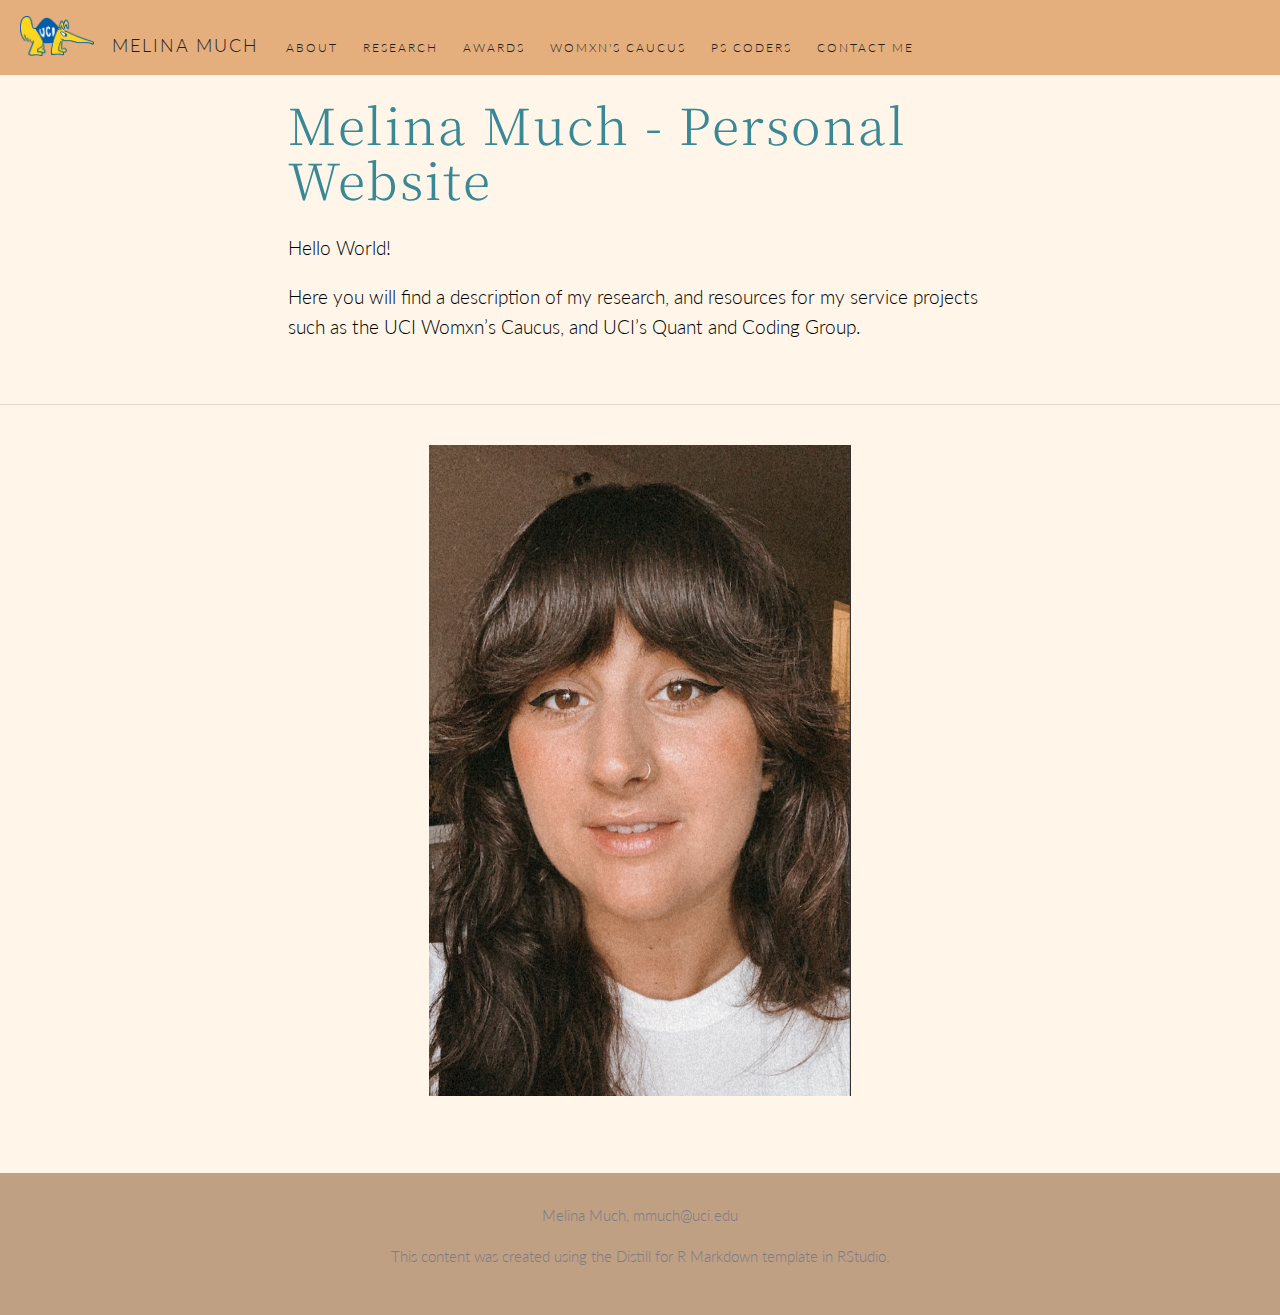
==== docs/index.html @ 0cb02889 "working on removing title" ====
<!DOCTYPE html>

<html xmlns="http://www.w3.org/1999/xhtml" lang="" xml:lang="">

<head>
  <meta charset="utf-8"/>
  <meta name="viewport" content="width=device-width, initial-scale=1"/>
  <meta http-equiv="X-UA-Compatible" content="IE=Edge,chrome=1"/>
  <meta name="generator" content="distill" />

  <style type="text/css">
  /* Hide doc at startup (prevent jankiness while JS renders/transforms) */
  body {
    visibility: hidden;
  }
  </style>

 <!--radix_placeholder_import_source-->
 <!--/radix_placeholder_import_source-->

<style type="text/css">code{white-space: pre;}</style>
<style type="text/css" data-origin="pandoc">
code.sourceCode > span { display: inline-block; line-height: 1.25; }
code.sourceCode > span { color: inherit; text-decoration: inherit; }
code.sourceCode > span:empty { height: 1.2em; }
.sourceCode { overflow: visible; }
code.sourceCode { white-space: pre; position: relative; }
div.sourceCode { margin: 1em 0; }
pre.sourceCode { margin: 0; }
@media screen {
div.sourceCode { overflow: auto; }
}
@media print {
code.sourceCode { white-space: pre-wrap; }
code.sourceCode > span { text-indent: -5em; padding-left: 5em; }
}
pre.numberSource code
  { counter-reset: source-line 0; }
pre.numberSource code > span
  { position: relative; left: -4em; counter-increment: source-line; }
pre.numberSource code > span > a:first-child::before
  { content: counter(source-line);
    position: relative; left: -1em; text-align: right; vertical-align: baseline;
    border: none; display: inline-block;
    -webkit-touch-callout: none; -webkit-user-select: none;
    -khtml-user-select: none; -moz-user-select: none;
    -ms-user-select: none; user-select: none;
    padding: 0 4px; width: 4em;
    color: #aaaaaa;
  }
pre.numberSource { margin-left: 3em; border-left: 1px solid #aaaaaa;  padding-left: 4px; }
div.sourceCode
  {   }
@media screen {
code.sourceCode > span > a:first-child::before { text-decoration: underline; }
}
code span.al { color: #ff0000; font-weight: bold; } /* Alert */
code span.an { color: #545454; font-weight: bold; } /* Annotation */
code span.at { color: #7d9029; } /* Attribute */
code span.bn { color: #a1024a; } /* BaseN */
code span.bu { } /* BuiltIn */
code span.cf { color: #007faa; font-weight: bold; } /* ControlFlow */
code span.ch { color: #008000; } /* Char */
code span.cn { color: #d91e18; } /* Constant */
code span.co { color: #545454; } /* Comment */
code span.cv { color: #545454; font-weight: bold; font-style: italic; } /* CommentVar */
code span.do { color: #ba2121; font-style: italic; } /* Documentation */
code span.dt { color: #aa5d00; } /* DataType */
code span.dv { color: #a1024a; } /* DecVal */
code span.er { color: #ff0000; font-weight: bold; } /* Error */
code span.ex { } /* Extension */
code span.fl { color: #a1024a; } /* Float */
code span.fu { color: #4254a7; } /* Function */
code span.im { } /* Import */
code span.in { color: #545454; font-weight: bold; } /* Information */
code span.kw { color: #007faa; font-weight: bold; } /* Keyword */
code span.op { color: #696969; } /* Operator */
code span.ot { color: #007faa; } /* Other */
code span.pp { color: #bc7a00; } /* Preprocessor */
code span.sc { color: #008000; } /* SpecialChar */
code span.ss { color: #bb6688; } /* SpecialString */
code span.st { color: #008000; } /* String */
code span.va { color: #19177c; } /* Variable */
code span.vs { color: #008000; } /* VerbatimString */
code span.wa { color: #545454; font-weight: bold; font-style: italic; } /* Warning */
</style>

  <!--radix_placeholder_meta_tags-->
  <title>Melina Much: Melina Much - Personal Website</title>
  
  <meta property="description" itemprop="description" content="Hello World! &#10;&#10;Here you will find a description of my research, and resources for my service projects such as the UCI Womxn&#39;s Caucus, and UCI&#39;s Quant and Coding Group."/>
  
  
  
  <!--  https://developers.facebook.com/docs/sharing/webmasters#markup -->
  <meta property="og:title" content="Melina Much: Melina Much - Personal Website"/>
  <meta property="og:type" content="article"/>
  <meta property="og:description" content="Hello World! &#10;&#10;Here you will find a description of my research, and resources for my service projects such as the UCI Womxn&#39;s Caucus, and UCI&#39;s Quant and Coding Group."/>
  <meta property="og:locale" content="en_US"/>
  <meta property="og:site_name" content="Melina Much"/>
  
  <!--  https://dev.twitter.com/cards/types/summary -->
  <meta property="twitter:card" content="summary"/>
  <meta property="twitter:title" content="Melina Much: Melina Much - Personal Website"/>
  <meta property="twitter:description" content="Hello World! &#10;&#10;Here you will find a description of my research, and resources for my service projects such as the UCI Womxn&#39;s Caucus, and UCI&#39;s Quant and Coding Group."/>
  
  <!--/radix_placeholder_meta_tags-->
  <!--radix_placeholder_rmarkdown_metadata-->
  
  <script type="text/json" id="radix-rmarkdown-metadata">
  {"type":"list","attributes":{"names":{"type":"character","attributes":{},"value":["title","description","site"]}},"value":[{"type":"character","attributes":{},"value":["Melina Much - Personal Website"]},{"type":"character","attributes":{},"value":["Hello World! \n\nHere you will find a description of my research, and resources for my service projects such as the UCI Womxn's Caucus, and UCI's Quant and Coding Group.\n"]},{"type":"character","attributes":{},"value":["distill::distill_website"]}]}
  </script>
  <!--/radix_placeholder_rmarkdown_metadata-->
  <!--radix_placeholder_navigation_in_header-->
  <meta name="distill:offset" content=""/>
  
  <script type="application/javascript">
  
    window.headroom_prevent_pin = false;
  
    window.document.addEventListener("DOMContentLoaded", function (event) {
  
      // initialize headroom for banner
      var header = $('header').get(0);
      var headerHeight = header.offsetHeight;
      var headroom = new Headroom(header, {
        onPin : function() {
          if (window.headroom_prevent_pin) {
            window.headroom_prevent_pin = false;
            headroom.unpin();
          }
        }
      });
      headroom.init();
      if(window.location.hash)
        headroom.unpin();
      $(header).addClass('headroom--transition');
  
      // offset scroll location for banner on hash change
      // (see: https://github.com/WickyNilliams/headroom.js/issues/38)
      window.addEventListener("hashchange", function(event) {
        window.scrollTo(0, window.pageYOffset - (headerHeight + 25));
      });
  
      // responsive menu
      $('.distill-site-header').each(function(i, val) {
        var topnav = $(this);
        var toggle = topnav.find('.nav-toggle');
        toggle.on('click', function() {
          topnav.toggleClass('responsive');
        });
      });
  
      // nav dropdowns
      $('.nav-dropbtn').click(function(e) {
        $(this).next('.nav-dropdown-content').toggleClass('nav-dropdown-active');
        $(this).parent().siblings('.nav-dropdown')
           .children('.nav-dropdown-content').removeClass('nav-dropdown-active');
      });
      $("body").click(function(e){
        $('.nav-dropdown-content').removeClass('nav-dropdown-active');
      });
      $(".nav-dropdown").click(function(e){
        e.stopPropagation();
      });
    });
  </script>
  
  <style type="text/css">
  
  /* Theme (user-documented overrideables for nav appearance) */
  
  .distill-site-nav {
    color: rgba(255, 255, 255, 0.8);
    background-color: #0F2E3D;
    font-size: 15px;
    font-weight: 300;
  }
  
  .distill-site-nav a {
    color: inherit;
    text-decoration: none;
  }
  
  .distill-site-nav a:hover {
    color: white;
  }
  
  @media print {
    .distill-site-nav {
      display: none;
    }
  }
  
  .distill-site-header {
  
  }
  
  .distill-site-footer {
  
  }
  
  
  /* Site Header */
  
  .distill-site-header {
    width: 100%;
    box-sizing: border-box;
    z-index: 3;
  }
  
  .distill-site-header .nav-left {
    display: inline-block;
    margin-left: 8px;
  }
  
  @media screen and (max-width: 768px) {
    .distill-site-header .nav-left {
      margin-left: 0;
    }
  }
  
  
  .distill-site-header .nav-right {
    float: right;
    margin-right: 8px;
  }
  
  .distill-site-header a,
  .distill-site-header .title {
    display: inline-block;
    text-align: center;
    padding: 14px 10px 14px 10px;
  }
  
  .distill-site-header .title {
    font-size: 18px;
    min-width: 150px;
  }
  
  .distill-site-header .logo {
    padding: 0;
  }
  
  .distill-site-header .logo img {
    display: none;
    max-height: 20px;
    width: auto;
    margin-bottom: -4px;
  }
  
  .distill-site-header .nav-image img {
    max-height: 18px;
    width: auto;
    display: inline-block;
    margin-bottom: -3px;
  }
  
  
  
  @media screen and (min-width: 1000px) {
    .distill-site-header .logo img {
      display: inline-block;
    }
    .distill-site-header .nav-left {
      margin-left: 20px;
    }
    .distill-site-header .nav-right {
      margin-right: 20px;
    }
    .distill-site-header .title {
      padding-left: 12px;
    }
  }
  
  
  .distill-site-header .nav-toggle {
    display: none;
  }
  
  .nav-dropdown {
    display: inline-block;
    position: relative;
  }
  
  .nav-dropdown .nav-dropbtn {
    border: none;
    outline: none;
    color: rgba(255, 255, 255, 0.8);
    padding: 16px 10px;
    background-color: transparent;
    font-family: inherit;
    font-size: inherit;
    font-weight: inherit;
    margin: 0;
    margin-top: 1px;
    z-index: 2;
  }
  
  .nav-dropdown-content {
    display: none;
    position: absolute;
    background-color: white;
    min-width: 200px;
    border: 1px solid rgba(0,0,0,0.15);
    border-radius: 4px;
    box-shadow: 0px 8px 16px 0px rgba(0,0,0,0.1);
    z-index: 1;
    margin-top: 2px;
    white-space: nowrap;
    padding-top: 4px;
    padding-bottom: 4px;
  }
  
  .nav-dropdown-content hr {
    margin-top: 4px;
    margin-bottom: 4px;
    border: none;
    border-bottom: 1px solid rgba(0, 0, 0, 0.1);
  }
  
  .nav-dropdown-active {
    display: block;
  }
  
  .nav-dropdown-content a, .nav-dropdown-content .nav-dropdown-header {
    color: black;
    padding: 6px 24px;
    text-decoration: none;
    display: block;
    text-align: left;
  }
  
  .nav-dropdown-content .nav-dropdown-header {
    display: block;
    padding: 5px 24px;
    padding-bottom: 0;
    text-transform: uppercase;
    font-size: 14px;
    color: #999999;
    white-space: nowrap;
  }
  
  .nav-dropdown:hover .nav-dropbtn {
    color: white;
  }
  
  .nav-dropdown-content a:hover {
    background-color: #ddd;
    color: black;
  }
  
  .nav-right .nav-dropdown-content {
    margin-left: -45%;
    right: 0;
  }
  
  @media screen and (max-width: 768px) {
    .distill-site-header a, .distill-site-header .nav-dropdown  {display: none;}
    .distill-site-header a.nav-toggle {
      float: right;
      display: block;
    }
    .distill-site-header .title {
      margin-left: 0;
    }
    .distill-site-header .nav-right {
      margin-right: 0;
    }
    .distill-site-header {
      overflow: hidden;
    }
    .nav-right .nav-dropdown-content {
      margin-left: 0;
    }
  }
  
  
  @media screen and (max-width: 768px) {
    .distill-site-header.responsive {position: relative; min-height: 500px; }
    .distill-site-header.responsive a.nav-toggle {
      position: absolute;
      right: 0;
      top: 0;
    }
    .distill-site-header.responsive a,
    .distill-site-header.responsive .nav-dropdown {
      display: block;
      text-align: left;
    }
    .distill-site-header.responsive .nav-left,
    .distill-site-header.responsive .nav-right {
      width: 100%;
    }
    .distill-site-header.responsive .nav-dropdown {float: none;}
    .distill-site-header.responsive .nav-dropdown-content {position: relative;}
    .distill-site-header.responsive .nav-dropdown .nav-dropbtn {
      display: block;
      width: 100%;
      text-align: left;
    }
  }
  
  /* Site Footer */
  
  .distill-site-footer {
    width: 100%;
    overflow: hidden;
    box-sizing: border-box;
    z-index: 3;
    margin-top: 30px;
    padding-top: 30px;
    padding-bottom: 30px;
    text-align: center;
  }
  
  /* Headroom */
  
  d-title {
    padding-top: 6rem;
  }
  
  @media print {
    d-title {
      padding-top: 4rem;
    }
  }
  
  .headroom {
    z-index: 1000;
    position: fixed;
    top: 0;
    left: 0;
    right: 0;
  }
  
  .headroom--transition {
    transition: all .4s ease-in-out;
  }
  
  .headroom--unpinned {
    top: -100px;
  }
  
  .headroom--pinned {
    top: 0;
  }
  
  </style>
  
  <link href="site_libs/font-awesome-5.1.0/css/all.css" rel="stylesheet"/>
  <link href="site_libs/font-awesome-5.1.0/css/v4-shims.css" rel="stylesheet"/>
  <script src="site_libs/headroom-0.9.4/headroom.min.js"></script>
  <script src="site_libs/autocomplete-0.37.1/autocomplete.min.js"></script>
  <script src="site_libs/fuse-6.4.1/fuse.min.js"></script>
  
  <script type="application/javascript">
  
  function getMeta(metaName) {
    var metas = document.getElementsByTagName('meta');
    for (let i = 0; i < metas.length; i++) {
      if (metas[i].getAttribute('name') === metaName) {
        return metas[i].getAttribute('content');
      }
    }
    return '';
  }
  
  function offsetURL(url) {
    var offset = getMeta('distill:offset');
    return offset ? offset + '/' + url : url;
  }
  
  function createIndex() {
    var options = {
      keys: [
        "title",
        "categories",
        "description",
        "contents"
      ]
    };
    return new window.Fuse([],options);
  }
  
  function createFuseIndex() {
  
    // create fuse index
    var options = { keys: ["title", "description", "contents"] };
    var fuse = new window.Fuse([], options);
  
    // fetch the main search.json
    return fetch(offsetURL('search.json'))
      .then(function(response) {
        if (response.status == 200) {
          return response.json().then(function(json) {
            // index main articles
            json.articles.forEach(function(article) {
              fuse.add(article);
            });
            // download collections and index their articles
            return Promise.all(json.collections.map(function(collection) {
              return fetch(offsetURL(collection)).then(function(response) {
                if (response.status === 200) {
                  return response.json().then(function(articles) {
                    articles.forEach(function(article) {
                      fuse.add(article);
                    });
                  })
                } else {
                  return Promise.reject(
                    new Error('Unexpected status from search index request: ' +
                              response.status)
                  );
                }
              });
            })).then(function() {
              return fuse;
            });
          });
  
        } else {
          return Promise.reject(
            new Error('Unexpected status from search index request: ' +
                        response.status)
          );
        }
      });
  }
  
  window.document.addEventListener("DOMContentLoaded", function (event) {
  
    // get search element (bail if we don't have one)
    var searchEl = window.document.getElementById('distill-search');
    if (!searchEl)
      return;
  
    createFuseIndex()
      .then(function(fuse) {
  
        // make search box visible
        searchEl.classList.remove('hidden');
  
        // initialize autocomplete
        var options = {
          autoselect: true,
          hint: false,
          minLength: 2,
        };
        window.autocomplete(searchEl, options, [{
          source: function(query, callback) {
            const searchOptions = {
              isCaseSensitive: false,
              shouldSort: true,
              minMatchCharLength: 2,
              limit: 10,
              keys: [
                { name: 'title', weight: 20 },
                { name: 'categories', weight: 15 },
                { name: 'description', weight: 10 },
                { name: 'contents', weight: 5 },
              ],
            };
            var results = fuse.search(query, searchOptions);
            callback(results
              .map(function(result) { return result.item; })
              .filter(function(item) { return !!item.description; })
            );
          },
          templates: {
            suggestion: function(suggestion) {
              var html = `
                <div class="search-item">
                  <h3>${suggestion.title}</h3>
                  <div class="search-item-description">
                    ${suggestion.description}
                  </div>
                  <div class="search-item-preview">
                    <img src="${suggestion.preview ? offsetURL(suggestion.preview) : ''}"</img>
                  </div>
                </div>
              `;
              return html;
            }
          }
        }]).on('autocomplete:selected', function(event, suggestion) {
          window.location.href = offsetURL(suggestion.path);
        });
        // remove inline display style on autocompleter (we want to
        // manage responsive display via css)
        $('.algolia-autocomplete').css("display", "");
      })
      .catch(function(error) {
        console.log(error);
      });
  
  });
  
  </script>
  
  <style type="text/css">
  
  /* Algolioa Autocomplete */
  
  .algolia-autocomplete {
    display: inline-block;
    margin-left: 10px;
    vertical-align: sub;
    background-color: white;
    color: black;
    padding: 6px;
    padding-top: 8px;
    padding-bottom: 0;
    border-radius: 6px;
    border: 1px #0F2E3D solid;
    width: 180px;
  }
  
  
  @media screen and (max-width: 768px) {
    .distill-site-nav .algolia-autocomplete {
      display: none;
      visibility: hidden;
    }
    .distill-site-nav.responsive .algolia-autocomplete {
      display: inline-block;
      visibility: visible;
    }
    .distill-site-nav.responsive .algolia-autocomplete .aa-dropdown-menu {
      margin-left: 0;
      width: 400px;
      max-height: 400px;
    }
  }
  
  .algolia-autocomplete .aa-input, .algolia-autocomplete .aa-hint {
    width: 90%;
    outline: none;
    border: none;
  }
  
  .algolia-autocomplete .aa-hint {
    color: #999;
  }
  .algolia-autocomplete .aa-dropdown-menu {
    width: 550px;
    max-height: 70vh;
    overflow-x: visible;
    overflow-y: scroll;
    padding: 5px;
    margin-top: 3px;
    margin-left: -150px;
    background-color: #fff;
    border-radius: 5px;
    border: 1px solid #999;
    border-top: none;
  }
  
  .algolia-autocomplete .aa-dropdown-menu .aa-suggestion {
    cursor: pointer;
    padding: 5px 4px;
    border-bottom: 1px solid #eee;
  }
  
  .algolia-autocomplete .aa-dropdown-menu .aa-suggestion:last-of-type {
    border-bottom: none;
    margin-bottom: 2px;
  }
  
  .algolia-autocomplete .aa-dropdown-menu .aa-suggestion .search-item {
    overflow: hidden;
    font-size: 0.8em;
    line-height: 1.4em;
  }
  
  .algolia-autocomplete .aa-dropdown-menu .aa-suggestion .search-item h3 {
    margin-block-start: 0;
    margin-block-end: 5px;
  }
  
  .algolia-autocomplete .aa-dropdown-menu .aa-suggestion .search-item-description {
    display: inline-block;
    overflow: hidden;
    height: 2.8em;
    width: 80%;
    margin-right: 4%;
  }
  
  .algolia-autocomplete .aa-dropdown-menu .aa-suggestion .search-item-preview {
    display: inline-block;
    width: 15%;
  }
  
  .algolia-autocomplete .aa-dropdown-menu .aa-suggestion .search-item-preview img {
    height: 3em;
    width: auto;
    display: none;
  }
  
  .algolia-autocomplete .aa-dropdown-menu .aa-suggestion .search-item-preview img[src] {
    display: initial;
  }
  
  .algolia-autocomplete .aa-dropdown-menu .aa-suggestion.aa-cursor {
    background-color: #eee;
  }
  .algolia-autocomplete .aa-dropdown-menu .aa-suggestion em {
    font-weight: bold;
    font-style: normal;
  }
  
  </style>
  
  
  <!--/radix_placeholder_navigation_in_header-->
  <!--radix_placeholder_distill-->
  
  <style type="text/css">
  
  body {
    background-color: white;
  }
  
  .pandoc-table {
    width: 100%;
  }
  
  .pandoc-table>caption {
    margin-bottom: 10px;
  }
  
  .pandoc-table th:not([align]) {
    text-align: left;
  }
  
  .pagedtable-footer {
    font-size: 15px;
  }
  
  d-byline .byline {
    grid-template-columns: 2fr 2fr;
  }
  
  d-byline .byline h3 {
    margin-block-start: 1.5em;
  }
  
  d-byline .byline .authors-affiliations h3 {
    margin-block-start: 0.5em;
  }
  
  .authors-affiliations .orcid-id {
    width: 16px;
    height:16px;
    margin-left: 4px;
    margin-right: 4px;
    vertical-align: middle;
    padding-bottom: 2px;
  }
  
  d-title .dt-tags {
    margin-top: 1em;
    grid-column: text;
  }
  
  .dt-tags .dt-tag {
    text-decoration: none;
    display: inline-block;
    color: rgba(0,0,0,0.6);
    padding: 0em 0.4em;
    margin-right: 0.5em;
    margin-bottom: 0.4em;
    font-size: 70%;
    border: 1px solid rgba(0,0,0,0.2);
    border-radius: 3px;
    text-transform: uppercase;
    font-weight: 500;
  }
  
  d-article table.gt_table td,
  d-article table.gt_table th {
    border-bottom: none;
  }
  
  .html-widget {
    margin-bottom: 2.0em;
  }
  
  .l-screen-inset {
    padding-right: 16px;
  }
  
  .l-screen .caption {
    margin-left: 10px;
  }
  
  .shaded {
    background: rgb(247, 247, 247);
    padding-top: 20px;
    padding-bottom: 20px;
    border-top: 1px solid rgba(0, 0, 0, 0.1);
    border-bottom: 1px solid rgba(0, 0, 0, 0.1);
  }
  
  .shaded .html-widget {
    margin-bottom: 0;
    border: 1px solid rgba(0, 0, 0, 0.1);
  }
  
  .shaded .shaded-content {
    background: white;
  }
  
  .text-output {
    margin-top: 0;
    line-height: 1.5em;
  }
  
  .hidden {
    display: none !important;
  }
  
  d-article {
    padding-top: 2.5rem;
    padding-bottom: 30px;
  }
  
  d-appendix {
    padding-top: 30px;
  }
  
  d-article>p>img {
    width: 100%;
  }
  
  d-article h2 {
    margin: 1rem 0 1.5rem 0;
  }
  
  d-article h3 {
    margin-top: 1.5rem;
  }
  
  d-article iframe {
    border: 1px solid rgba(0, 0, 0, 0.1);
    margin-bottom: 2.0em;
    width: 100%;
  }
  
  /* Tweak code blocks */
  
  d-article div.sourceCode code,
  d-article pre code {
    font-family: Consolas, Monaco, 'Andale Mono', 'Ubuntu Mono', monospace;
  }
  
  d-article pre,
  d-article div.sourceCode,
  d-article div.sourceCode pre {
    overflow: hidden;
  }
  
  d-article div.sourceCode {
    background-color: white;
  }
  
  d-article div.sourceCode pre {
    padding-left: 10px;
    font-size: 12px;
    border-left: 2px solid rgba(0,0,0,0.1);
  }
  
  d-article pre {
    font-size: 12px;
    color: black;
    background: none;
    margin-top: 0;
    text-align: left;
    white-space: pre;
    word-spacing: normal;
    word-break: normal;
    word-wrap: normal;
    line-height: 1.5;
  
    -moz-tab-size: 4;
    -o-tab-size: 4;
    tab-size: 4;
  
    -webkit-hyphens: none;
    -moz-hyphens: none;
    -ms-hyphens: none;
    hyphens: none;
  }
  
  d-article pre a {
    border-bottom: none;
  }
  
  d-article pre a:hover {
    border-bottom: none;
    text-decoration: underline;
  }
  
  @media(min-width: 768px) {
  
  d-article pre,
  d-article div.sourceCode,
  d-article div.sourceCode pre {
    overflow: visible !important;
  }
  
  d-article div.sourceCode pre {
    padding-left: 18px;
    font-size: 14px;
  }
  
  d-article pre {
    font-size: 14px;
  }
  
  }
  
  figure img.external {
    background: white;
    border: 1px solid rgba(0, 0, 0, 0.1);
    box-shadow: 0 1px 8px rgba(0, 0, 0, 0.1);
    padding: 18px;
    box-sizing: border-box;
  }
  
  /* CSS for d-contents */
  
  .d-contents {
    grid-column: text;
    color: rgba(0,0,0,0.8);
    font-size: 0.9em;
    padding-bottom: 1em;
    margin-bottom: 1em;
    padding-bottom: 0.5em;
    margin-bottom: 1em;
    padding-left: 0.25em;
    justify-self: start;
  }
  
  @media(min-width: 1000px) {
    .d-contents.d-contents-float {
      height: 0;
      grid-column-start: 1;
      grid-column-end: 4;
      justify-self: center;
      padding-right: 3em;
      padding-left: 2em;
    }
  }
  
  .d-contents nav h3 {
    font-size: 18px;
    margin-top: 0;
    margin-bottom: 1em;
  }
  
  .d-contents li {
    list-style-type: none
  }
  
  .d-contents nav > ul {
    padding-left: 0;
  }
  
  .d-contents ul {
    padding-left: 1em
  }
  
  .d-contents nav ul li {
    margin-top: 0.6em;
    margin-bottom: 0.2em;
  }
  
  .d-contents nav a {
    font-size: 13px;
    border-bottom: none;
    text-decoration: none
    color: rgba(0, 0, 0, 0.8);
  }
  
  .d-contents nav a:hover {
    text-decoration: underline solid rgba(0, 0, 0, 0.6)
  }
  
  .d-contents nav > ul > li > a {
    font-weight: 600;
  }
  
  .d-contents nav > ul > li > ul {
    font-weight: inherit;
  }
  
  .d-contents nav > ul > li > ul > li {
    margin-top: 0.2em;
  }
  
  
  .d-contents nav ul {
    margin-top: 0;
    margin-bottom: 0.25em;
  }
  
  .d-article-with-toc h2:nth-child(2) {
    margin-top: 0;
  }
  
  
  /* Figure */
  
  .figure {
    position: relative;
    margin-bottom: 2.5em;
    margin-top: 1.5em;
  }
  
  .figure img {
    width: 100%;
  }
  
  .figure .caption {
    color: rgba(0, 0, 0, 0.6);
    font-size: 12px;
    line-height: 1.5em;
  }
  
  .figure img.external {
    background: white;
    border: 1px solid rgba(0, 0, 0, 0.1);
    box-shadow: 0 1px 8px rgba(0, 0, 0, 0.1);
    padding: 18px;
    box-sizing: border-box;
  }
  
  .figure .caption a {
    color: rgba(0, 0, 0, 0.6);
  }
  
  .figure .caption b,
  .figure .caption strong, {
    font-weight: 600;
    color: rgba(0, 0, 0, 1.0);
  }
  
  /* Citations */
  
  d-article .citation {
    color: inherit;
    cursor: inherit;
  }
  
  div.hanging-indent{
    margin-left: 1em; text-indent: -1em;
  }
  
  
  /* Tweak 1000px media break to show more text */
  
  @media(min-width: 1000px) {
    .base-grid,
    distill-header,
    d-title,
    d-abstract,
    d-article,
    d-appendix,
    distill-appendix,
    d-byline,
    d-footnote-list,
    d-citation-list,
    distill-footer {
      grid-template-columns: [screen-start] 1fr [page-start kicker-start] 80px [middle-start] 50px [text-start kicker-end] 65px 65px 65px 65px 65px 65px 65px 65px [text-end gutter-start] 65px [middle-end] 65px [page-end gutter-end] 1fr [screen-end];
      grid-column-gap: 16px;
    }
  
    .grid {
      grid-column-gap: 16px;
    }
  
    d-article {
      font-size: 1.06rem;
      line-height: 1.7em;
    }
    figure .caption, .figure .caption, figure figcaption {
      font-size: 13px;
    }
  }
  
  @media(min-width: 1180px) {
    .base-grid,
    distill-header,
    d-title,
    d-abstract,
    d-article,
    d-appendix,
    distill-appendix,
    d-byline,
    d-footnote-list,
    d-citation-list,
    distill-footer {
      grid-template-columns: [screen-start] 1fr [page-start kicker-start] 60px [middle-start] 60px [text-start kicker-end] 60px 60px 60px 60px 60px 60px 60px 60px [text-end gutter-start] 60px [middle-end] 60px [page-end gutter-end] 1fr [screen-end];
      grid-column-gap: 32px;
    }
  
    .grid {
      grid-column-gap: 32px;
    }
  }
  
  
  /* Get the citation styles for the appendix (not auto-injected on render since
     we do our own rendering of the citation appendix) */
  
  d-appendix .citation-appendix,
  .d-appendix .citation-appendix {
    font-size: 11px;
    line-height: 15px;
    border-left: 1px solid rgba(0, 0, 0, 0.1);
    padding-left: 18px;
    border: 1px solid rgba(0,0,0,0.1);
    background: rgba(0, 0, 0, 0.02);
    padding: 10px 18px;
    border-radius: 3px;
    color: rgba(150, 150, 150, 1);
    overflow: hidden;
    margin-top: -12px;
    white-space: pre-wrap;
    word-wrap: break-word;
  }
  
  /* Include appendix styles here so they can be overridden */
  
  d-appendix {
    contain: layout style;
    font-size: 0.8em;
    line-height: 1.7em;
    margin-top: 60px;
    margin-bottom: 0;
    border-top: 1px solid rgba(0, 0, 0, 0.1);
    color: rgba(0,0,0,0.5);
    padding-top: 60px;
    padding-bottom: 48px;
  }
  
  d-appendix h3 {
    grid-column: page-start / text-start;
    font-size: 15px;
    font-weight: 500;
    margin-top: 1em;
    margin-bottom: 0;
    color: rgba(0,0,0,0.65);
  }
  
  d-appendix h3 + * {
    margin-top: 1em;
  }
  
  d-appendix ol {
    padding: 0 0 0 15px;
  }
  
  @media (min-width: 768px) {
    d-appendix ol {
      padding: 0 0 0 30px;
      margin-left: -30px;
    }
  }
  
  d-appendix li {
    margin-bottom: 1em;
  }
  
  d-appendix a {
    color: rgba(0, 0, 0, 0.6);
  }
  
  d-appendix > * {
    grid-column: text;
  }
  
  d-appendix > d-footnote-list,
  d-appendix > d-citation-list,
  d-appendix > distill-appendix {
    grid-column: screen;
  }
  
  /* Include footnote styles here so they can be overridden */
  
  d-footnote-list {
    contain: layout style;
  }
  
  d-footnote-list > * {
    grid-column: text;
  }
  
  d-footnote-list a.footnote-backlink {
    color: rgba(0,0,0,0.3);
    padding-left: 0.5em;
  }
  
  
  
  /* Anchor.js */
  
  .anchorjs-link {
    /*transition: all .25s linear; */
    text-decoration: none;
    border-bottom: none;
  }
  *:hover > .anchorjs-link {
    margin-left: -1.125em !important;
    text-decoration: none;
    border-bottom: none;
  }
  
  /* Social footer */
  
  .social_footer {
    margin-top: 30px;
    margin-bottom: 0;
    color: rgba(0,0,0,0.67);
  }
  
  .disqus-comments {
    margin-right: 30px;
  }
  
  .disqus-comment-count {
    border-bottom: 1px solid rgba(0, 0, 0, 0.4);
    cursor: pointer;
  }
  
  #disqus_thread {
    margin-top: 30px;
  }
  
  .article-sharing a {
    border-bottom: none;
    margin-right: 8px;
  }
  
  .article-sharing a:hover {
    border-bottom: none;
  }
  
  .sidebar-section.subscribe {
    font-size: 12px;
    line-height: 1.6em;
  }
  
  .subscribe p {
    margin-bottom: 0.5em;
  }
  
  
  .article-footer .subscribe {
    font-size: 15px;
    margin-top: 45px;
  }
  
  
  .sidebar-section.custom {
    font-size: 12px;
    line-height: 1.6em;
  }
  
  .custom p {
    margin-bottom: 0.5em;
  }
  
  /* Styles for listing layout (hide title) */
  .layout-listing d-title, .layout-listing .d-title {
    display: none;
  }
  
  /* Styles for posts lists (not auto-injected) */
  
  
  .posts-with-sidebar {
    padding-left: 45px;
    padding-right: 45px;
  }
  
  .posts-list .description h2,
  .posts-list .description p {
    font-family: -apple-system, BlinkMacSystemFont, "Segoe UI", Roboto, Oxygen, Ubuntu, Cantarell, "Fira Sans", "Droid Sans", "Helvetica Neue", Arial, sans-serif;
  }
  
  .posts-list .description h2 {
    font-weight: 700;
    border-bottom: none;
    padding-bottom: 0;
  }
  
  .posts-list h2.post-tag {
    border-bottom: 1px solid rgba(0, 0, 0, 0.2);
    padding-bottom: 12px;
  }
  .posts-list {
    margin-top: 60px;
    margin-bottom: 24px;
  }
  
  .posts-list .post-preview {
    text-decoration: none;
    overflow: hidden;
    display: block;
    border-bottom: 1px solid rgba(0, 0, 0, 0.1);
    padding: 24px 0;
  }
  
  .post-preview-last {
    border-bottom: none !important;
  }
  
  .posts-list .posts-list-caption {
    grid-column: screen;
    font-weight: 400;
  }
  
  .posts-list .post-preview h2 {
    margin: 0 0 6px 0;
    line-height: 1.2em;
    font-style: normal;
    font-size: 24px;
  }
  
  .posts-list .post-preview p {
    margin: 0 0 12px 0;
    line-height: 1.4em;
    font-size: 16px;
  }
  
  .posts-list .post-preview .thumbnail {
    box-sizing: border-box;
    margin-bottom: 24px;
    position: relative;
    max-width: 500px;
  }
  .posts-list .post-preview img {
    width: 100%;
    display: block;
  }
  
  .posts-list .metadata {
    font-size: 12px;
    line-height: 1.4em;
    margin-bottom: 18px;
  }
  
  .posts-list .metadata > * {
    display: inline-block;
  }
  
  .posts-list .metadata .publishedDate {
    margin-right: 2em;
  }
  
  .posts-list .metadata .dt-authors {
    display: block;
    margin-top: 0.3em;
    margin-right: 2em;
  }
  
  .posts-list .dt-tags {
    display: block;
    line-height: 1em;
  }
  
  .posts-list .dt-tags .dt-tag {
    display: inline-block;
    color: rgba(0,0,0,0.6);
    padding: 0.3em 0.4em;
    margin-right: 0.2em;
    margin-bottom: 0.4em;
    font-size: 60%;
    border: 1px solid rgba(0,0,0,0.2);
    border-radius: 3px;
    text-transform: uppercase;
    font-weight: 500;
  }
  
  .posts-list img {
    opacity: 1;
  }
  
  .posts-list img[data-src] {
    opacity: 0;
  }
  
  .posts-more {
    clear: both;
  }
  
  
  .posts-sidebar {
    font-size: 16px;
  }
  
  .posts-sidebar h3 {
    font-size: 16px;
    margin-top: 0;
    margin-bottom: 0.5em;
    font-weight: 400;
    text-transform: uppercase;
  }
  
  .sidebar-section {
    margin-bottom: 30px;
  }
  
  .categories ul {
    list-style-type: none;
    margin: 0;
    padding: 0;
  }
  
  .categories li {
    color: rgba(0, 0, 0, 0.8);
    margin-bottom: 0;
  }
  
  .categories li>a {
    border-bottom: none;
  }
  
  .categories li>a:hover {
    border-bottom: 1px solid rgba(0, 0, 0, 0.4);
  }
  
  .categories .active {
    font-weight: 600;
  }
  
  .categories .category-count {
    color: rgba(0, 0, 0, 0.4);
  }
  
  
  @media(min-width: 768px) {
    .posts-list .post-preview h2 {
      font-size: 26px;
    }
    .posts-list .post-preview .thumbnail {
      float: right;
      width: 30%;
      margin-bottom: 0;
    }
    .posts-list .post-preview .description {
      float: left;
      width: 45%;
    }
    .posts-list .post-preview .metadata {
      float: left;
      width: 20%;
      margin-top: 8px;
    }
    .posts-list .post-preview p {
      margin: 0 0 12px 0;
      line-height: 1.5em;
      font-size: 16px;
    }
    .posts-with-sidebar .posts-list {
      float: left;
      width: 75%;
    }
    .posts-with-sidebar .posts-sidebar {
      float: right;
      width: 20%;
      margin-top: 60px;
      padding-top: 24px;
      padding-bottom: 24px;
    }
  }
  
  
  /* Improve display for browsers without grid (IE/Edge <= 15) */
  
  .downlevel {
    line-height: 1.6em;
    font-family: -apple-system, BlinkMacSystemFont, "Segoe UI", Roboto, Oxygen, Ubuntu, Cantarell, "Fira Sans", "Droid Sans", "Helvetica Neue", Arial, sans-serif;
    margin: 0;
  }
  
  .downlevel .d-title {
    padding-top: 6rem;
    padding-bottom: 1.5rem;
  }
  
  .downlevel .d-title h1 {
    font-size: 50px;
    font-weight: 700;
    line-height: 1.1em;
    margin: 0 0 0.5rem;
  }
  
  .downlevel .d-title p {
    font-weight: 300;
    font-size: 1.2rem;
    line-height: 1.55em;
    margin-top: 0;
  }
  
  .downlevel .d-byline {
    padding-top: 0.8em;
    padding-bottom: 0.8em;
    font-size: 0.8rem;
    line-height: 1.8em;
  }
  
  .downlevel .section-separator {
    border: none;
    border-top: 1px solid rgba(0, 0, 0, 0.1);
  }
  
  .downlevel .d-article {
    font-size: 1.06rem;
    line-height: 1.7em;
    padding-top: 1rem;
    padding-bottom: 2rem;
  }
  
  
  .downlevel .d-appendix {
    padding-left: 0;
    padding-right: 0;
    max-width: none;
    font-size: 0.8em;
    line-height: 1.7em;
    margin-bottom: 0;
    color: rgba(0,0,0,0.5);
    padding-top: 40px;
    padding-bottom: 48px;
  }
  
  .downlevel .footnotes ol {
    padding-left: 13px;
  }
  
  .downlevel .base-grid,
  .downlevel .distill-header,
  .downlevel .d-title,
  .downlevel .d-abstract,
  .downlevel .d-article,
  .downlevel .d-appendix,
  .downlevel .distill-appendix,
  .downlevel .d-byline,
  .downlevel .d-footnote-list,
  .downlevel .d-citation-list,
  .downlevel .distill-footer,
  .downlevel .appendix-bottom,
  .downlevel .posts-container {
    padding-left: 40px;
    padding-right: 40px;
  }
  
  @media(min-width: 768px) {
    .downlevel .base-grid,
    .downlevel .distill-header,
    .downlevel .d-title,
    .downlevel .d-abstract,
    .downlevel .d-article,
    .downlevel .d-appendix,
    .downlevel .distill-appendix,
    .downlevel .d-byline,
    .downlevel .d-footnote-list,
    .downlevel .d-citation-list,
    .downlevel .distill-footer,
    .downlevel .appendix-bottom,
    .downlevel .posts-container {
    padding-left: 150px;
    padding-right: 150px;
    max-width: 900px;
  }
  }
  
  .downlevel pre code {
    display: block;
    border-left: 2px solid rgba(0, 0, 0, .1);
    padding: 0 0 0 20px;
    font-size: 14px;
  }
  
  .downlevel code, .downlevel pre {
    color: black;
    background: none;
    font-family: Consolas, Monaco, 'Andale Mono', 'Ubuntu Mono', monospace;
    text-align: left;
    white-space: pre;
    word-spacing: normal;
    word-break: normal;
    word-wrap: normal;
    line-height: 1.5;
  
    -moz-tab-size: 4;
    -o-tab-size: 4;
    tab-size: 4;
  
    -webkit-hyphens: none;
    -moz-hyphens: none;
    -ms-hyphens: none;
    hyphens: none;
  }
  
  .downlevel .posts-list .post-preview {
    color: inherit;
  }
  
  
  
  </style>
  
  <script type="application/javascript">
  
  function is_downlevel_browser() {
    if (bowser.isUnsupportedBrowser({ msie: "12", msedge: "16"},
                                   window.navigator.userAgent)) {
      return true;
    } else {
      return window.load_distill_framework === undefined;
    }
  }
  
  // show body when load is complete
  function on_load_complete() {
  
    // add anchors
    if (window.anchors) {
      window.anchors.options.placement = 'left';
      window.anchors.add('d-article > h2, d-article > h3, d-article > h4, d-article > h5');
    }
  
  
    // set body to visible
    document.body.style.visibility = 'visible';
  
    // force redraw for leaflet widgets
    if (window.HTMLWidgets) {
      var maps = window.HTMLWidgets.findAll(".leaflet");
      $.each(maps, function(i, el) {
        var map = this.getMap();
        map.invalidateSize();
        map.eachLayer(function(layer) {
          if (layer instanceof L.TileLayer)
            layer.redraw();
        });
      });
    }
  
    // trigger 'shown' so htmlwidgets resize
    $('d-article').trigger('shown');
  }
  
  function init_distill() {
  
    init_common();
  
    // create front matter
    var front_matter = $('<d-front-matter></d-front-matter>');
    $('#distill-front-matter').wrap(front_matter);
  
    // create d-title
    $('.d-title').changeElementType('d-title');
  
    // create d-byline
    var byline = $('<d-byline></d-byline>');
    $('.d-byline').replaceWith(byline);
  
    // create d-article
    var article = $('<d-article></d-article>');
    $('.d-article').wrap(article).children().unwrap();
  
    // move posts container into article
    $('.posts-container').appendTo($('d-article'));
  
    // create d-appendix
    $('.d-appendix').changeElementType('d-appendix');
  
    // flag indicating that we have appendix items
    var appendix = $('.appendix-bottom').children('h3').length > 0;
  
    // replace footnotes with <d-footnote>
    $('.footnote-ref').each(function(i, val) {
      appendix = true;
      var href = $(this).attr('href');
      var id = href.replace('#', '');
      var fn = $('#' + id);
      var fn_p = $('#' + id + '>p');
      fn_p.find('.footnote-back').remove();
      var text = fn_p.html();
      var dtfn = $('<d-footnote></d-footnote>');
      dtfn.html(text);
      $(this).replaceWith(dtfn);
    });
    // remove footnotes
    $('.footnotes').remove();
  
    // move refs into #references-listing
    $('#references-listing').replaceWith($('#refs'));
  
    $('h1.appendix, h2.appendix').each(function(i, val) {
      $(this).changeElementType('h3');
    });
    $('h3.appendix').each(function(i, val) {
      var id = $(this).attr('id');
      $('.d-contents a[href="#' + id + '"]').parent().remove();
      appendix = true;
      $(this).nextUntil($('h1, h2, h3')).addBack().appendTo($('d-appendix'));
    });
  
    // show d-appendix if we have appendix content
    $("d-appendix").css('display', appendix ? 'grid' : 'none');
  
    // localize layout chunks to just output
    $('.layout-chunk').each(function(i, val) {
  
      // capture layout
      var layout = $(this).attr('data-layout');
  
      // apply layout to markdown level block elements
      var elements = $(this).children().not('div.sourceCode, pre, script');
      elements.each(function(i, el) {
        var layout_div = $('<div class="' + layout + '"></div>');
        if (layout_div.hasClass('shaded')) {
          var shaded_content = $('<div class="shaded-content"></div>');
          $(this).wrap(shaded_content);
          $(this).parent().wrap(layout_div);
        } else {
          $(this).wrap(layout_div);
        }
      });
  
  
      // unwrap the layout-chunk div
      $(this).children().unwrap();
    });
  
    // remove code block used to force  highlighting css
    $('.distill-force-highlighting-css').parent().remove();
  
    // remove empty line numbers inserted by pandoc when using a
    // custom syntax highlighting theme
    $('code.sourceCode a:empty').remove();
  
    // load distill framework
    load_distill_framework();
  
    // wait for window.distillRunlevel == 4 to do post processing
    function distill_post_process() {
  
      if (!window.distillRunlevel || window.distillRunlevel < 4)
        return;
  
      // hide author/affiliations entirely if we have no authors
      var front_matter = JSON.parse($("#distill-front-matter").html());
      var have_authors = front_matter.authors && front_matter.authors.length > 0;
      if (!have_authors)
        $('d-byline').addClass('hidden');
  
      // article with toc class
      $('.d-contents').parent().addClass('d-article-with-toc');
  
      // strip links that point to #
      $('.authors-affiliations').find('a[href="#"]').removeAttr('href');
  
      // add orcid ids
      $('.authors-affiliations').find('.author').each(function(i, el) {
        var orcid_id = front_matter.authors[i].orcidID;
        if (orcid_id) {
          var a = $('<a></a>');
          a.attr('href', 'https://orcid.org/' + orcid_id);
          var img = $('<img></img>');
          img.addClass('orcid-id');
          img.attr('alt', 'ORCID ID');
          img.attr('src','[data-uri]');
          a.append(img);
          $(this).append(a);
        }
      });
  
      // hide elements of author/affiliations grid that have no value
      function hide_byline_column(caption) {
        $('d-byline').find('h3:contains("' + caption + '")').parent().css('visibility', 'hidden');
      }
  
      // affiliations
      var have_affiliations = false;
      for (var i = 0; i<front_matter.authors.length; ++i) {
        var author = front_matter.authors[i];
        if (author.affiliation !== "&nbsp;") {
          have_affiliations = true;
          break;
        }
      }
      if (!have_affiliations)
        $('d-byline').find('h3:contains("Affiliations")').css('visibility', 'hidden');
  
      // published date
      if (!front_matter.publishedDate)
        hide_byline_column("Published");
  
      // document object identifier
      var doi = $('d-byline').find('h3:contains("DOI")');
      var doi_p = doi.next().empty();
      if (!front_matter.doi) {
        // if we have a citation and valid citationText then link to that
        if ($('#citation').length > 0 && front_matter.citationText) {
          doi.html('Citation');
          $('<a href="#citation"></a>')
            .text(front_matter.citationText)
            .appendTo(doi_p);
        } else {
          hide_byline_column("DOI");
        }
      } else {
        $('<a></a>')
           .attr('href', "https://doi.org/" + front_matter.doi)
           .html(front_matter.doi)
           .appendTo(doi_p);
      }
  
       // change plural form of authors/affiliations
      if (front_matter.authors.length === 1) {
        var grid = $('.authors-affiliations');
        grid.children('h3:contains("Authors")').text('Author');
        grid.children('h3:contains("Affiliations")').text('Affiliation');
      }
  
      // remove d-appendix and d-footnote-list local styles
      $('d-appendix > style:first-child').remove();
      $('d-footnote-list > style:first-child').remove();
  
      // move appendix-bottom entries to the bottom
      $('.appendix-bottom').appendTo('d-appendix').children().unwrap();
      $('.appendix-bottom').remove();
  
      // clear polling timer
      clearInterval(tid);
  
      // show body now that everything is ready
      on_load_complete();
    }
  
    var tid = setInterval(distill_post_process, 50);
    distill_post_process();
  
  }
  
  function init_downlevel() {
  
    init_common();
  
     // insert hr after d-title
    $('.d-title').after($('<hr class="section-separator"/>'));
  
    // check if we have authors
    var front_matter = JSON.parse($("#distill-front-matter").html());
    var have_authors = front_matter.authors && front_matter.authors.length > 0;
  
    // manage byline/border
    if (!have_authors)
      $('.d-byline').remove();
    $('.d-byline').after($('<hr class="section-separator"/>'));
    $('.d-byline a').remove();
  
    // remove toc
    $('.d-contents').remove();
  
    // move appendix elements
    $('h1.appendix, h2.appendix').each(function(i, val) {
      $(this).changeElementType('h3');
    });
    $('h3.appendix').each(function(i, val) {
      $(this).nextUntil($('h1, h2, h3')).addBack().appendTo($('.d-appendix'));
    });
  
  
    // inject headers into references and footnotes
    var refs_header = $('<h3></h3>');
    refs_header.text('References');
    $('#refs').prepend(refs_header);
  
    var footnotes_header = $('<h3></h3');
    footnotes_header.text('Footnotes');
    $('.footnotes').children('hr').first().replaceWith(footnotes_header);
  
    // move appendix-bottom entries to the bottom
    $('.appendix-bottom').appendTo('.d-appendix').children().unwrap();
    $('.appendix-bottom').remove();
  
    // remove appendix if it's empty
    if ($('.d-appendix').children().length === 0)
      $('.d-appendix').remove();
  
    // prepend separator above appendix
    $('.d-appendix').before($('<hr class="section-separator" style="clear: both"/>'));
  
    // trim code
    $('pre>code').each(function(i, val) {
      $(this).html($.trim($(this).html()));
    });
  
    // move posts-container right before article
    $('.posts-container').insertBefore($('.d-article'));
  
    $('body').addClass('downlevel');
  
    on_load_complete();
  }
  
  
  function init_common() {
  
    // jquery plugin to change element types
    (function($) {
      $.fn.changeElementType = function(newType) {
        var attrs = {};
  
        $.each(this[0].attributes, function(idx, attr) {
          attrs[attr.nodeName] = attr.nodeValue;
        });
  
        this.replaceWith(function() {
          return $("<" + newType + "/>", attrs).append($(this).contents());
        });
      };
    })(jQuery);
  
    // prevent underline for linked images
    $('a > img').parent().css({'border-bottom' : 'none'});
  
    // mark non-body figures created by knitr chunks as 100% width
    $('.layout-chunk').each(function(i, val) {
      var figures = $(this).find('img, .html-widget');
      if ($(this).attr('data-layout') !== "l-body") {
        figures.css('width', '100%');
      } else {
        figures.css('max-width', '100%');
        figures.filter("[width]").each(function(i, val) {
          var fig = $(this);
          fig.css('width', fig.attr('width') + 'px');
        });
  
      }
    });
  
    // auto-append index.html to post-preview links in file: protocol
    // and in rstudio ide preview
    $('.post-preview').each(function(i, val) {
      if (window.location.protocol === "file:")
        $(this).attr('href', $(this).attr('href') + "index.html");
    });
  
    // get rid of index.html references in header
    if (window.location.protocol !== "file:") {
      $('.distill-site-header a[href]').each(function(i,val) {
        $(this).attr('href', $(this).attr('href').replace("index.html", "./"));
      });
    }
  
    // add class to pandoc style tables
    $('tr.header').parent('thead').parent('table').addClass('pandoc-table');
    $('.kable-table').children('table').addClass('pandoc-table');
  
    // add figcaption style to table captions
    $('caption').parent('table').addClass("figcaption");
  
    // initialize posts list
    if (window.init_posts_list)
      window.init_posts_list();
  
    // implmement disqus comment link
    $('.disqus-comment-count').click(function() {
      window.headroom_prevent_pin = true;
      $('#disqus_thread').toggleClass('hidden');
      if (!$('#disqus_thread').hasClass('hidden')) {
        var offset = $(this).offset();
        $(window).resize();
        $('html, body').animate({
          scrollTop: offset.top - 35
        });
      }
    });
  }
  
  document.addEventListener('DOMContentLoaded', function() {
    if (is_downlevel_browser())
      init_downlevel();
    else
      window.addEventListener('WebComponentsReady', init_distill);
  });
  
  </script>
  
  <style type="text/css">
  /* base variables */
  
  /* Edit the CSS properties in this file to create a custom
     Distill theme. Only edit values in the right column
     for each row; values shown are the CSS defaults.
     To return any property to the default,
     you may set its value to: unset
     All rows must end with a semi-colon.                      */
  
  /* Optional: embed custom fonts here with `@import`          */
  /* This must remain at the top of this file.                 */
  
  
  
  html {
    /*-- Main font sizes --*/
    --title-size:      50px;
    --body-size:       1.06rem;
    --code-size:       14px;
    --aside-size:      12px;
    --fig-cap-size:    13px;
    /*-- Main font colors --*/
    --title-color:     #000000;
    --header-color:    rgba(0, 0, 0, 0.8);
    --body-color:      rgba(0, 0, 0, 0.8);
    --aside-color:     rgba(0, 0, 0, 0.6);
    --fig-cap-color:   rgba(0, 0, 0, 0.6);
    /*-- Specify custom fonts ~~~ must be imported above   --*/
    --heading-font:    sans-serif;
    --mono-font:       monospace;
    --body-font:       sans-serif;
    --navbar-font:     sans-serif;  /* websites + blogs only */
  }
  
  /*-- ARTICLE METADATA --*/
  d-byline {
    --heading-size:    0.6rem;
    --heading-color:   rgba(0, 0, 0, 0.5);
    --body-size:       0.8rem;
    --body-color:      rgba(0, 0, 0, 0.8);
  }
  
  /*-- ARTICLE TABLE OF CONTENTS --*/
  .d-contents {
    --heading-size:    18px;
    --contents-size:   13px;
  }
  
  /*-- ARTICLE APPENDIX --*/
  d-appendix {
    --heading-size:    15px;
    --heading-color:   rgba(0, 0, 0, 0.65);
    --text-size:       0.8em;
    --text-color:      rgba(0, 0, 0, 0.5);
  }
  
  /*-- WEBSITE HEADER + FOOTER --*/
  /* These properties only apply to Distill sites and blogs  */
  
  .distill-site-header {
    --title-size:       18px;
    --text-color:       rgba(255, 255, 255, 0.8);
    --text-size:        15px;
    --hover-color:      white;
    --bkgd-color:       #0F2E3D;
  }
  
  .distill-site-footer {
    --text-color:       rgba(255, 255, 255, 0.8);
    --text-size:        15px;
    --hover-color:      white;
    --bkgd-color:       #0F2E3D;
  }
  
  /*-- Additional custom styles --*/
  /* Add any additional CSS rules below                      */
  </style>
  <style type="text/css">/* base variables */
  
  /* Edit the CSS properties in this file to create a custom
     Distill theme. Only edit values in the right column
     for each row; values shown are the CSS defaults.
     To return any property to the default,
     you may set its value to: unset
     All rows must end with a semi-colon.                      */
  
  /* Optional: embed custom fonts here with `@import`          */
  /* This must remain at the top of this file.                 */
  @import url('https://fonts.googleapis.com/css?family=Noto+Serif+JP:300, 300i&display=swap');
  @import url('https://fonts.googleapis.com/css?family=Lato:400,400i,700&display=swap');
  @import url('https://fonts.googleapis.com/css?family=IBM+Plex+Mono&display=swap');
  
  html {
    /*-- Main font sizes --*/
    --title-size:      50px;
    --body-size:       1.06rem;
    --code-size:       14px;
    --aside-size:      12px;
    --fig-cap-size:    13px;
    /*-- Main font colors --*/
    --title-color:     #388895;
    --header-color:    #388895;                    /* edited */
    --body-color:      #404040;                    /* edited */
    --aside-color:     rgba(0, 0, 0, 0.6);
    --fig-cap-color:   rgba(0, 0, 0, 0.6);
    /*-- Specify custom fonts ~~~ must be imported above   --*/
    --heading-font:    "Noto Serif JP", sans-serif; /* edited */
    --mono-font:       "IBM Plex Mono", monospace;  /* edited */
    --body-font:       "Lato", sans-serif;          /* edited */
    --navbar-font:     "Lato", sans-serif;          /* edited */
  }
  
  body {background-color: #fff6e9;}
  
  /*-- ARTICLE METADATA --*/
  d-byline {
    --heading-size:    0.9rem;                      /* edited */
    --heading-color:   rgba(0, 0, 0, 0.5);
    --body-size:       0.95rem;                     /* edited */
    --body-color:      rgba(0, 0, 0, 0.8);
  }
  
  /*-- ARTICLE TABLE OF CONTENTS --*/
  .d-contents {
    --heading-size:    18px;
    --contents-size:   13px;
  }
  
  /*-- ARTICLE APPENDIX --*/
  d-appendix {
    --heading-size:    15px;
    --heading-color:   rgba(0, 0, 0, 0.65);      
    --text-size:       0.9rem;                    /* edited */
    --text-color:      #1a162d;                   /* edited */
  }
  
  /*-- WEBSITE HEADER + FOOTER --*/
  /* These properties only apply to Distill sites and blogs  */
  
  .distill-site-header {
    --title-size:       18px;
    --text-color:       #1f1f1f;                   /* edited */
    --text-size:        12px;
    --hover-color:      #787878;                   /* edited */
    --bkgd-color:       #e5af7d;                      /* edited */
  }
  
  
  .distill-site-footer {
    --text-color:       #7e7b88;                   /* edited */
    --text-size:        15px;
    --hover-color:      white;
    --bkgd-color:       #bfa082;                 /* edited */
  }
  
  /*-- Additional custom styles --*/
  
  ul > li::marker {
    color: #ca225e;
  }
  
  .distill-site-header { 
    letter-spacing: 2px;
    text-transform: uppercase;
  }
  
  h1, h2, h3, h4, h5, h6 {
    letter-spacing: 2px;
    font-weight: 300;
  }
  
  .distill-site-header .logo img{
    max-height: 40px; /* Makes logo bigger, default was 20px */
  }
  
  .distill-site-header {
    padding-top: 1rem;
  }
  
  d-title h1,
  d-article h2,
  .posts-list .description h2,
  .posts-list > h1 {
      font-weight: 300;
  }
  
  d-appendix {
    background-color: #fdf7f9;
    border-top: none;
  }
  </style>
  <style type="text/css">
  /* base style */
  
  /* FONT FAMILIES */
  
  :root {
    --heading-default: -apple-system, BlinkMacSystemFont, "Segoe UI", Roboto, Oxygen, Ubuntu, Cantarell, "Fira Sans", "Droid Sans", "Helvetica Neue", Arial, sans-serif;
    --mono-default: Consolas, Monaco, 'Andale Mono', 'Ubuntu Mono', monospace;
    --body-default: -apple-system, BlinkMacSystemFont, "Segoe UI", Roboto, Oxygen, Ubuntu, Cantarell, "Fira Sans", "Droid Sans", "Helvetica Neue", Arial, sans-serif;
  }
  
  body,
  .posts-list .post-preview p,
  .posts-list .description p {
    font-family: var(--body-font), var(--body-default);
  }
  
  h1, h2, h3, h4, h5, h6,
  .posts-list .post-preview h2,
  .posts-list .description h2 {
    font-family: var(--heading-font), var(--heading-default);
  }
  
  d-article div.sourceCode code,
  d-article pre code {
  	font-family: var(--mono-font), var(--mono-default);
  }
  
  
  /*-- TITLE --*/
  d-title h1,
  .posts-list > h1 {
    color: var(--title-color, black);
  }
  
  d-title h1 {
    font-size: var(--title-size, 50px);
  }
  
  /*-- HEADERS --*/
  d-article h1,
  d-article h2,
  d-article h3,
  d-article h4,
  d-article h5,
  d-article h6 {
    color: var(--header-color, rgba(0, 0, 0, 0.8));
  }
  
  /*-- BODY --*/
  /* only text inside of <p> tags */
  d-article > p {
    color: var(--body-color, rgba(0, 0, 0, 0.8));
    font-size: var(--body-size, 1.06rem);
  }
  
  /*-- CODE --*/
  d-article div.sourceCode code,
  d-article pre code {
  	font-size: var(--code-size, 14px);
  }
  
  /*-- ASIDE --*/
  d-article aside {
  	font-size: var(--aside-size, 12px);
  	color: var(--aside-color, rgba(0, 0, 0, 0.6));
  }
  
  /*-- FIGURE CAPTIONS --*/
  figure .caption,
  figure figcaption,
  .figure .caption {
  	font-size: var(--fig-cap-size, 13px);
  	color: var(--fig-cap-color, rgba(0, 0, 0, 0.6));
  }
  
  /*-- METADATA --*/
  d-byline h3 {
  	font-size: var(--heading-size, 0.6rem);
  	color: var(--heading-color, rgba(0, 0, 0, 0.5));
  }
  
  d-byline {
  	font-size: var(--body-size, 0.8rem);
  	color: var(--body-color, rgba(0, 0, 0, 0.8));
  }
  
  d-byline a,
  d-article d-byline a {
  	color: var(--body-color, rgba(0, 0, 0, 0.8));
  }
  
  /*-- TABLE OF CONTENTS --*/
  .d-contents nav h3 {
  	font-size: var(--heading-size, 18px);
  }
  
  .d-contents nav a {
  	font-size: var(--contents-size, 13px);
  }
  
  /*-- APPENDIX --*/
  d-appendix h3 {
    font-size: var(--heading-size, 15px);
  	color: var(--heading-color, rgba(0, 0, 0, 0.65));
  }
  
  d-appendix {
    font-size: var(--text-size, 0.8em);
  	color: var(--text-color, rgba(0, 0, 0, 0.5));
  }
  
  d-appendix d-footnote-list a.footnote-backlink {
  	color: var(--text-color, rgba(0, 0, 0, 0.5));
  }
  
  /*-- WEBSITE HEADER + FOOTER --*/
  .distill-site-header .title {
  	font-size: var(--title-size, 18px);
  	font-family: var(--navbar-font), var(--heading-default);
  }
  
  .distill-site-header a {
    font-family: var(--navbar-font), var(--heading-default);
  }
  
  .distill-site-header a:hover {
  	color: var(--hover-color, white);
  }
  
  .distill-site-header {
  	font-size: var(--text-size, 15px);
  	color: var(--text-color, rgba(255, 255, 255, 0.8));
  	background-color: var(--bkgd-color, #0F2E3D);
  }
  
  .distill-site-footer {
  	font-size: var(--text-size, 15px);
  	color: var(--text-color, rgba(255, 255, 255, 0.8));
  	background-color: var(--bkgd-color, #0F2E3D);
  }
  
  .distill-site-footer a:hover {
  	color: var(--hover-color, white);
  }</style>
  <!--/radix_placeholder_distill-->
  <script src="site_libs/jquery-1.11.3/jquery.min.js"></script>
  <script src="site_libs/anchor-4.2.2/anchor.min.js"></script>
  <script src="site_libs/bowser-1.9.3/bowser.min.js"></script>
  <script src="site_libs/webcomponents-2.0.0/webcomponents.js"></script>
  <script src="site_libs/distill-2.2.21/template.v2.js"></script>
  <!--radix_placeholder_site_in_header-->
  <!--/radix_placeholder_site_in_header-->


</head>

<body>

<!--radix_placeholder_front_matter-->

<script id="distill-front-matter" type="text/json">
{"title":"Melina Much - Personal Website","description":"Hello World! \n\nHere you will find a description of my research, and resources for my service projects such as the UCI Womxn's Caucus, and UCI's Quant and Coding Group.","authors":[]}
</script>

<!--/radix_placeholder_front_matter-->
<!--radix_placeholder_navigation_before_body-->
<header class="header header--fixed" role="banner">
<nav class="distill-site-nav distill-site-header">
<div class="nav-left">
<a class="logo">
<img src="images/logo.png" alt="Logo"/>
</a>
<a href="index.html" class="title">Melina Much</a>
<a href="about.html">About</a>
<a href="research.html">Research</a>
<a href="awards.html">Awards</a>
<a href="womxns_caucus.html">Womxn's Caucus</a>
<a href="methods.html">PS Coders</a>
<a href="contact_me.html">Contact Me</a>
</div>
<div class="nav-right">
<a href="javascript:void(0);" class="nav-toggle">&#9776;</a>
</div>
</nav>
</header>
<!--/radix_placeholder_navigation_before_body-->
<!--radix_placeholder_site_before_body-->
<!--/radix_placeholder_site_before_body-->

<div class="d-title">
<h1>Melina Much - Personal Website</h1>
<!--radix_placeholder_categories-->
<!--/radix_placeholder_categories-->
<p><p>Hello World!</p>
<p>Here you will find a description of my research, and resources for my service projects such as the UCI Womxn’s Caucus, and UCI’s Quant and Coding Group.</p></p>
</div>


<div class="d-article">
<div class="layout-chunk" data-layout="l-body">
<p><img src="images/profile_photo.png" width="60%" style="display: block; margin: auto;" /></p>
</div>
<div class="sourceCode" id="cb1"><pre class="sourceCode r distill-force-highlighting-css"><code class="sourceCode r"></code></pre></div>
<!--radix_placeholder_article_footer-->
<!--/radix_placeholder_article_footer-->
</div>

<div class="d-appendix">
</div>


<!--radix_placeholder_site_after_body-->
<!--/radix_placeholder_site_after_body-->
<!--radix_placeholder_appendices-->
<div class="appendix-bottom"></div>
<!--/radix_placeholder_appendices-->
<!--radix_placeholder_navigation_after_body-->
<div class="distill-site-nav distill-site-footer">
<p>Melina Much, mmuch@uci.edu</p>
<p>This content was created using the Distill for R Markdown template in RStudio.</p>
</div>
<!--/radix_placeholder_navigation_after_body-->

</body>

</html>
---- docs/site_libs/font-awesome-5.1.0/css/all.css ----
/*!
 * Font Awesome Free 5.1.0 by @fontawesome - https://fontawesome.com
 * License - https://fontawesome.com/license (Icons: CC BY 4.0, Fonts: SIL OFL 1.1, Code: MIT License)
 */
.fa,.fab,.fal,.far,.fas{-moz-osx-font-smoothing:grayscale;-webkit-font-smoothing:antialiased;display:inline-block;font-style:normal;font-variant:normal;text-rendering:auto;line-height:1}.fa-lg{font-size:1.33333em;line-height:.75em;vertical-align:-.0667em}.fa-xs{font-size:.75em}.fa-sm{font-size:.875em}.fa-1x{font-size:1em}.fa-2x{font-size:2em}.fa-3x{font-size:3em}.fa-4x{font-size:4em}.fa-5x{font-size:5em}.fa-6x{font-size:6em}.fa-7x{font-size:7em}.fa-8x{font-size:8em}.fa-9x{font-size:9em}.fa-10x{font-size:10em}.fa-fw{text-align:center;width:1.25em}.fa-ul{list-style-type:none;margin-left:2.5em;padding-left:0}.fa-ul>li{position:relative}.fa-li{left:-2em;position:absolute;text-align:center;width:2em;line-height:inherit}.fa-border{border:.08em solid #eee;border-radius:.1em;padding:.2em .25em .15em}.fa-pull-left{float:left}.fa-pull-right{float:right}.fa.fa-pull-left,.fab.fa-pull-left,.fal.fa-pull-left,.far.fa-pull-left,.fas.fa-pull-left{margin-right:.3em}.fa.fa-pull-right,.fab.fa-pull-right,.fal.fa-pull-right,.far.fa-pull-right,.fas.fa-pull-right{margin-left:.3em}.fa-spin{animation:a 2s infinite linear}.fa-pulse{animation:a 1s infinite steps(8)}@keyframes a{0%{transform:rotate(0deg)}to{transform:rotate(1turn)}}.fa-rotate-90{-ms-filter:"progid:DXImageTransform.Microsoft.BasicImage(rotation=1)";transform:rotate(90deg)}.fa-rotate-180{-ms-filter:"progid:DXImageTransform.Microsoft.BasicImage(rotation=2)";transform:rotate(180deg)}.fa-rotate-270{-ms-filter:"progid:DXImageTransform.Microsoft.BasicImage(rotation=3)";transform:rotate(270deg)}.fa-flip-horizontal{-ms-filter:"progid:DXImageTransform.Microsoft.BasicImage(rotation=0, mirror=1)";transform:scaleX(-1)}.fa-flip-vertical{transform:scaleY(-1)}.fa-flip-horizontal.fa-flip-vertical,.fa-flip-vertical{-ms-filter:"progid:DXImageTransform.Microsoft.BasicImage(rotation=2, mirror=1)"}.fa-flip-horizontal.fa-flip-vertical{transform:scale(-1)}:root .fa-flip-horizontal,:root .fa-flip-vertical,:root .fa-rotate-90,:root .fa-rotate-180,:root .fa-rotate-270{-webkit-filter:none;filter:none}.fa-stack{display:inline-block;height:2em;line-height:2em;position:relative;vertical-align:middle;width:2em}.fa-stack-1x,.fa-stack-2x{left:0;position:absolute;text-align:center;width:100%}.fa-stack-1x{line-height:inherit}.fa-stack-2x{font-size:2em}.fa-inverse{color:#fff}.fa-500px:before{content:"\f26e"}.fa-accessible-icon:before{content:"\f368"}.fa-accusoft:before{content:"\f369"}.fa-address-book:before{content:"\f2b9"}.fa-address-card:before{content:"\f2bb"}.fa-adjust:before{content:"\f042"}.fa-adn:before{content:"\f170"}.fa-adversal:before{content:"\f36a"}.fa-affiliatetheme:before{content:"\f36b"}.fa-algolia:before{content:"\f36c"}.fa-align-center:before{content:"\f037"}.fa-align-justify:before{content:"\f039"}.fa-align-left:before{content:"\f036"}.fa-align-right:before{content:"\f038"}.fa-allergies:before{content:"\f461"}.fa-amazon:before{content:"\f270"}.fa-amazon-pay:before{content:"\f42c"}.fa-ambulance:before{content:"\f0f9"}.fa-american-sign-language-interpreting:before{content:"\f2a3"}.fa-amilia:before{content:"\f36d"}.fa-anchor:before{content:"\f13d"}.fa-android:before{content:"\f17b"}.fa-angellist:before{content:"\f209"}.fa-angle-double-down:before{content:"\f103"}.fa-angle-double-left:before{content:"\f100"}.fa-angle-double-right:before{content:"\f101"}.fa-angle-double-up:before{content:"\f102"}.fa-angle-down:before{content:"\f107"}.fa-angle-left:before{content:"\f104"}.fa-angle-right:before{content:"\f105"}.fa-angle-up:before{content:"\f106"}.fa-angry:before{content:"\f556"}.fa-angrycreative:before{content:"\f36e"}.fa-angular:before{content:"\f420"}.fa-app-store:before{content:"\f36f"}.fa-app-store-ios:before{content:"\f370"}.fa-apper:before{content:"\f371"}.fa-apple:before{content:"\f179"}.fa-apple-pay:before{content:"\f415"}.fa-archive:before{content:"\f187"}.fa-archway:before{content:"\f557"}.fa-arrow-alt-circle-down:before{content:"\f358"}.fa-arrow-alt-circle-left:before{content:"\f359"}.fa-arrow-alt-circle-right:before{content:"\f35a"}.fa-arrow-alt-circle-up:before{content:"\f35b"}.fa-arrow-circle-down:before{content:"\f0ab"}.fa-arrow-circle-left:before{content:"\f0a8"}.fa-arrow-circle-right:before{content:"\f0a9"}.fa-arrow-circle-up:before{content:"\f0aa"}.fa-arrow-down:before{content:"\f063"}.fa-arrow-left:before{content:"\f060"}.fa-arrow-right:before{content:"\f061"}.fa-arrow-up:before{content:"\f062"}.fa-arrows-alt:before{content:"\f0b2"}.fa-arrows-alt-h:before{content:"\f337"}.fa-arrows-alt-v:before{content:"\f338"}.fa-assistive-listening-systems:before{content:"\f2a2"}.fa-asterisk:before{content:"\f069"}.fa-asymmetrik:before{content:"\f372"}.fa-at:before{content:"\f1fa"}.fa-atlas:before{content:"\f558"}.fa-audible:before{content:"\f373"}.fa-audio-description:before{content:"\f29e"}.fa-autoprefixer:before{content:"\f41c"}.fa-avianex:before{content:"\f374"}.fa-aviato:before{content:"\f421"}.fa-award:before{content:"\f559"}.fa-aws:before{content:"\f375"}.fa-backspace:before{content:"\f55a"}.fa-backward:before{content:"\f04a"}.fa-balance-scale:before{content:"\f24e"}.fa-ban:before{content:"\f05e"}.fa-band-aid:before{content:"\f462"}.fa-bandcamp:before{content:"\f2d5"}.fa-barcode:before{content:"\f02a"}.fa-bars:before{content:"\f0c9"}.fa-baseball-ball:before{content:"\f433"}.fa-basketball-ball:before{content:"\f434"}.fa-bath:before{content:"\f2cd"}.fa-battery-empty:before{content:"\f244"}.fa-battery-full:before{content:"\f240"}.fa-battery-half:before{content:"\f242"}.fa-battery-quarter:before{content:"\f243"}.fa-battery-three-quarters:before{content:"\f241"}.fa-bed:before{content:"\f236"}.fa-beer:before{content:"\f0fc"}.fa-behance:before{content:"\f1b4"}.fa-behance-square:before{content:"\f1b5"}.fa-bell:before{content:"\f0f3"}.fa-bell-slash:before{content:"\f1f6"}.fa-bezier-curve:before{content:"\f55b"}.fa-bicycle:before{content:"\f206"}.fa-bimobject:before{content:"\f378"}.fa-binoculars:before{content:"\f1e5"}.fa-birthday-cake:before{content:"\f1fd"}.fa-bitbucket:before{content:"\f171"}.fa-bitcoin:before{content:"\f379"}.fa-bity:before{content:"\f37a"}.fa-black-tie:before{content:"\f27e"}.fa-blackberry:before{content:"\f37b"}.fa-blender:before{content:"\f517"}.fa-blind:before{content:"\f29d"}.fa-blogger:before{content:"\f37c"}.fa-blogger-b:before{content:"\f37d"}.fa-bluetooth:before{content:"\f293"}.fa-bluetooth-b:before{content:"\f294"}.fa-bold:before{content:"\f032"}.fa-bolt:before{content:"\f0e7"}.fa-bomb:before{content:"\f1e2"}.fa-bong:before{content:"\f55c"}.fa-book:before{content:"\f02d"}.fa-book-open:before{content:"\f518"}.fa-bookmark:before{content:"\f02e"}.fa-bowling-ball:before{content:"\f436"}.fa-box:before{content:"\f466"}.fa-box-open:before{content:"\f49e"}.fa-boxes:before{content:"\f468"}.fa-braille:before{content:"\f2a1"}.fa-briefcase:before{content:"\f0b1"}.fa-briefcase-medical:before{content:"\f469"}.fa-broadcast-tower:before{content:"\f519"}.fa-broom:before{content:"\f51a"}.fa-brush:before{content:"\f55d"}.fa-btc:before{content:"\f15a"}.fa-bug:before{content:"\f188"}.fa-building:before{content:"\f1ad"}.fa-bullhorn:before{content:"\f0a1"}.fa-bullseye:before{content:"\f140"}.fa-burn:before{content:"\f46a"}.fa-buromobelexperte:before{content:"\f37f"}.fa-bus:before{content:"\f207"}.fa-bus-alt:before{content:"\f55e"}.fa-buysellads:before{content:"\f20d"}.fa-calculator:before{content:"\f1ec"}.fa-calendar:before{content:"\f133"}.fa-calendar-alt:before{content:"\f073"}.fa-calendar-check:before{content:"\f274"}.fa-calendar-minus:before{content:"\f272"}.fa-calendar-plus:before{content:"\f271"}.fa-calendar-times:before{content:"\f273"}.fa-camera:before{content:"\f030"}.fa-camera-retro:before{content:"\f083"}.fa-cannabis:before{content:"\f55f"}.fa-capsules:before{content:"\f46b"}.fa-car:before{content:"\f1b9"}.fa-caret-down:before{content:"\f0d7"}.fa-caret-left:before{content:"\f0d9"}.fa-caret-right:before{content:"\f0da"}.fa-caret-square-down:before{content:"\f150"}.fa-caret-square-left:before{content:"\f191"}.fa-caret-square-right:before{content:"\f152"}.fa-caret-square-up:before{content:"\f151"}.fa-caret-up:before{content:"\f0d8"}.fa-cart-arrow-down:before{content:"\f218"}.fa-cart-plus:before{content:"\f217"}.fa-cc-amazon-pay:before{content:"\f42d"}.fa-cc-amex:before{content:"\f1f3"}.fa-cc-apple-pay:before{content:"\f416"}.fa-cc-diners-club:before{content:"\f24c"}.fa-cc-discover:before{content:"\f1f2"}.fa-cc-jcb:before{content:"\f24b"}.fa-cc-mastercard:before{content:"\f1f1"}.fa-cc-paypal:before{content:"\f1f4"}.fa-cc-stripe:before{content:"\f1f5"}.fa-cc-visa:before{content:"\f1f0"}.fa-centercode:before{content:"\f380"}.fa-certificate:before{content:"\f0a3"}.fa-chalkboard:before{content:"\f51b"}.fa-chalkboard-teacher:before{content:"\f51c"}.fa-chart-area:before{content:"\f1fe"}.fa-chart-bar:before{content:"\f080"}.fa-chart-line:before{content:"\f201"}.fa-chart-pie:before{content:"\f200"}.fa-check:before{content:"\f00c"}.fa-check-circle:before{content:"\f058"}.fa-check-double:before{content:"\f560"}.fa-check-square:before{content:"\f14a"}.fa-chess:before{content:"\f439"}.fa-chess-bishop:before{content:"\f43a"}.fa-chess-board:before{content:"\f43c"}.fa-chess-king:before{content:"\f43f"}.fa-chess-knight:before{content:"\f441"}.fa-chess-pawn:before{content:"\f443"}.fa-chess-queen:before{content:"\f445"}.fa-chess-rook:before{content:"\f447"}.fa-chevron-circle-down:before{content:"\f13a"}.fa-chevron-circle-left:before{content:"\f137"}.fa-chevron-circle-right:before{content:"\f138"}.fa-chevron-circle-up:before{content:"\f139"}.fa-chevron-down:before{content:"\f078"}.fa-chevron-left:before{content:"\f053"}.fa-chevron-right:before{content:"\f054"}.fa-chevron-up:before{content:"\f077"}.fa-child:before{content:"\f1ae"}.fa-chrome:before{content:"\f268"}.fa-church:before{content:"\f51d"}.fa-circle:before{content:"\f111"}.fa-circle-notch:before{content:"\f1ce"}.fa-clipboard:before{content:"\f328"}.fa-clipboard-check:before{content:"\f46c"}.fa-clipboard-list:before{content:"\f46d"}.fa-clock:before{content:"\f017"}.fa-clone:before{content:"\f24d"}.fa-closed-captioning:before{content:"\f20a"}.fa-cloud:before{content:"\f0c2"}.fa-cloud-download-alt:before{content:"\f381"}.fa-cloud-upload-alt:before{content:"\f382"}.fa-cloudscale:before{content:"\f383"}.fa-cloudsmith:before{content:"\f384"}.fa-cloudversify:before{content:"\f385"}.fa-cocktail:before{content:"\f561"}.fa-code:before{content:"\f121"}.fa-code-branch:before{content:"\f126"}.fa-codepen:before{content:"\f1cb"}.fa-codiepie:before{content:"\f284"}.fa-coffee:before{content:"\f0f4"}.fa-cog:before{content:"\f013"}.fa-cogs:before{content:"\f085"}.fa-coins:before{content:"\f51e"}.fa-columns:before{content:"\f0db"}.fa-comment:before{content:"\f075"}.fa-comment-alt:before{content:"\f27a"}.fa-comment-dots:before{content:"\f4ad"}.fa-comment-slash:before{content:"\f4b3"}.fa-comments:before{content:"\f086"}.fa-compact-disc:before{content:"\f51f"}.fa-compass:before{content:"\f14e"}.fa-compress:before{content:"\f066"}.fa-concierge-bell:before{content:"\f562"}.fa-connectdevelop:before{content:"\f20e"}.fa-contao:before{content:"\f26d"}.fa-cookie:before{content:"\f563"}.fa-cookie-bite:before{content:"\f564"}.fa-copy:before{content:"\f0c5"}.fa-copyright:before{content:"\f1f9"}.fa-couch:before{content:"\f4b8"}.fa-cpanel:before{content:"\f388"}.fa-creative-commons:before{content:"\f25e"}.fa-creative-commons-by:before{content:"\f4e7"}.fa-creative-commons-nc:before{content:"\f4e8"}.fa-creative-commons-nc-eu:before{content:"\f4e9"}.fa-creative-commons-nc-jp:before{content:"\f4ea"}.fa-creative-commons-nd:before{content:"\f4eb"}.fa-creative-commons-pd:before{content:"\f4ec"}.fa-creative-commons-pd-alt:before{content:"\f4ed"}.fa-creative-commons-remix:before{content:"\f4ee"}.fa-creative-commons-sa:before{content:"\f4ef"}.fa-creative-commons-sampling:before{content:"\f4f0"}.fa-creative-commons-sampling-plus:before{content:"\f4f1"}.fa-creative-commons-share:before{content:"\f4f2"}.fa-credit-card:before{content:"\f09d"}.fa-crop:before{content:"\f125"}.fa-crop-alt:before{content:"\f565"}.fa-crosshairs:before{content:"\f05b"}.fa-crow:before{content:"\f520"}.fa-crown:before{content:"\f521"}.fa-css3:before{content:"\f13c"}.fa-css3-alt:before{content:"\f38b"}.fa-cube:before{content:"\f1b2"}.fa-cubes:before{content:"\f1b3"}.fa-cut:before{content:"\f0c4"}.fa-cuttlefish:before{content:"\f38c"}.fa-d-and-d:before{content:"\f38d"}.fa-dashcube:before{content:"\f210"}.fa-database:before{content:"\f1c0"}.fa-deaf:before{content:"\f2a4"}.fa-delicious:before{content:"\f1a5"}.fa-deploydog:before{content:"\f38e"}.fa-deskpro:before{content:"\f38f"}.fa-desktop:before{content:"\f108"}.fa-deviantart:before{content:"\f1bd"}.fa-diagnoses:before{content:"\f470"}.fa-dice:before{content:"\f522"}.fa-dice-five:before{content:"\f523"}.fa-dice-four:before{content:"\f524"}.fa-dice-one:before{content:"\f525"}.fa-dice-six:before{content:"\f526"}.fa-dice-three:before{content:"\f527"}.fa-dice-two:before{content:"\f528"}.fa-digg:before{content:"\f1a6"}.fa-digital-ocean:before{content:"\f391"}.fa-digital-tachograph:before{content:"\f566"}.fa-discord:before{content:"\f392"}.fa-discourse:before{content:"\f393"}.fa-divide:before{content:"\f529"}.fa-dizzy:before{content:"\f567"}.fa-dna:before{content:"\f471"}.fa-dochub:before{content:"\f394"}.fa-docker:before{content:"\f395"}.fa-dollar-sign:before{content:"\f155"}.fa-dolly:before{content:"\f472"}.fa-dolly-flatbed:before{content:"\f474"}.fa-donate:before{content:"\f4b9"}.fa-door-closed:before{content:"\f52a"}.fa-door-open:before{content:"\f52b"}.fa-dot-circle:before{content:"\f192"}.fa-dove:before{content:"\f4ba"}.fa-download:before{content:"\f019"}.fa-draft2digital:before{content:"\f396"}.fa-drafting-compass:before{content:"\f568"}.fa-dribbble:before{content:"\f17d"}.fa-dribbble-square:before{content:"\f397"}.fa-dropbox:before{content:"\f16b"}.fa-drum:before{content:"\f569"}.fa-drum-steelpan:before{content:"\f56a"}.fa-drupal:before{content:"\f1a9"}.fa-dumbbell:before{content:"\f44b"}.fa-dyalog:before{content:"\f399"}.fa-earlybirds:before{content:"\f39a"}.fa-ebay:before{content:"\f4f4"}.fa-edge:before{content:"\f282"}.fa-edit:before{content:"\f044"}.fa-eject:before{content:"\f052"}.fa-elementor:before{content:"\f430"}.fa-ellipsis-h:before{content:"\f141"}.fa-ellipsis-v:before{content:"\f142"}.fa-ember:before{content:"\f423"}.fa-empire:before{content:"\f1d1"}.fa-envelope:before{content:"\f0e0"}.fa-envelope-open:before{content:"\f2b6"}.fa-envelope-square:before{content:"\f199"}.fa-envira:before{content:"\f299"}.fa-equals:before{content:"\f52c"}.fa-eraser:before{content:"\f12d"}.fa-erlang:before{content:"\f39d"}.fa-ethereum:before{content:"\f42e"}.fa-etsy:before{content:"\f2d7"}.fa-euro-sign:before{content:"\f153"}.fa-exchange-alt:before{content:"\f362"}.fa-exclamation:before{content:"\f12a"}.fa-exclamation-circle:before{content:"\f06a"}.fa-exclamation-triangle:before{content:"\f071"}.fa-expand:before{content:"\f065"}.fa-expand-arrows-alt:before{content:"\f31e"}.fa-expeditedssl:before{content:"\f23e"}.fa-external-link-alt:before{content:"\f35d"}.fa-external-link-square-alt:before{content:"\f360"}.fa-eye:before{content:"\f06e"}.fa-eye-dropper:before{content:"\f1fb"}.fa-eye-slash:before{content:"\f070"}.fa-facebook:before{content:"\f09a"}.fa-facebook-f:before{content:"\f39e"}.fa-facebook-messenger:before{content:"\f39f"}.fa-facebook-square:before{content:"\f082"}.fa-fast-backward:before{content:"\f049"}.fa-fast-forward:before{content:"\f050"}.fa-fax:before{content:"\f1ac"}.fa-feather:before{content:"\f52d"}.fa-feather-alt:before{content:"\f56b"}.fa-female:before{content:"\f182"}.fa-fighter-jet:before{content:"\f0fb"}.fa-file:before{content:"\f15b"}.fa-file-alt:before{content:"\f15c"}.fa-file-archive:before{content:"\f1c6"}.fa-file-audio:before{content:"\f1c7"}.fa-file-code:before{content:"\f1c9"}.fa-file-contract:before{content:"\f56c"}.fa-file-download:before{content:"\f56d"}.fa-file-excel:before{content:"\f1c3"}.fa-file-export:before{content:"\f56e"}.fa-file-image:before{content:"\f1c5"}.fa-file-import:before{content:"\f56f"}.fa-file-invoice:before{content:"\f570"}.fa-file-invoice-dollar:before{content:"\f571"}.fa-file-medical:before{content:"\f477"}.fa-file-medical-alt:before{content:"\f478"}.fa-file-pdf:before{content:"\f1c1"}.fa-file-powerpoint:before{content:"\f1c4"}.fa-file-prescription:before{content:"\f572"}.fa-file-signature:before{content:"\f573"}.fa-file-upload:before{content:"\f574"}.fa-file-video:before{content:"\f1c8"}.fa-file-word:before{content:"\f1c2"}.fa-fill:before{content:"\f575"}.fa-fill-drip:before{content:"\f576"}.fa-film:before{content:"\f008"}.fa-filter:before{content:"\f0b0"}.fa-fingerprint:before{content:"\f577"}.fa-fire:before{content:"\f06d"}.fa-fire-extinguisher:before{content:"\f134"}.fa-firefox:before{content:"\f269"}.fa-first-aid:before{content:"\f479"}.fa-first-order:before{content:"\f2b0"}.fa-first-order-alt:before{content:"\f50a"}.fa-firstdraft:before{content:"\f3a1"}.fa-fish:before{content:"\f578"}.fa-flag:before{content:"\f024"}.fa-flag-checkered:before{content:"\f11e"}.fa-flask:before{content:"\f0c3"}.fa-flickr:before{content:"\f16e"}.fa-flipboard:before{content:"\f44d"}.fa-flushed:before{content:"\f579"}.fa-fly:before{content:"\f417"}.fa-folder:before{content:"\f07b"}.fa-folder-open:before{content:"\f07c"}.fa-font:before{content:"\f031"}.fa-font-awesome:before{content:"\f2b4"}.fa-font-awesome-alt:before{content:"\f35c"}.fa-font-awesome-flag:before{content:"\f425"}.fa-font-awesome-logo-full:before{content:"\f4e6"}.fa-fonticons:before{content:"\f280"}.fa-fonticons-fi:before{content:"\f3a2"}.fa-football-ball:before{content:"\f44e"}.fa-fort-awesome:before{content:"\f286"}.fa-fort-awesome-alt:before{content:"\f3a3"}.fa-forumbee:before{content:"\f211"}.fa-forward:before{content:"\f04e"}.fa-foursquare:before{content:"\f180"}.fa-free-code-camp:before{content:"\f2c5"}.fa-freebsd:before{content:"\f3a4"}.fa-frog:before{content:"\f52e"}.fa-frown:before{content:"\f119"}.fa-frown-open:before{content:"\f57a"}.fa-fulcrum:before{content:"\f50b"}.fa-futbol:before{content:"\f1e3"}.fa-galactic-republic:before{content:"\f50c"}.fa-galactic-senate:before{content:"\f50d"}.fa-gamepad:before{content:"\f11b"}.fa-gas-pump:before{content:"\f52f"}.fa-gavel:before{content:"\f0e3"}.fa-gem:before{content:"\f3a5"}.fa-genderless:before{content:"\f22d"}.fa-get-pocket:before{content:"\f265"}.fa-gg:before{content:"\f260"}.fa-gg-circle:before{content:"\f261"}.fa-gift:before{content:"\f06b"}.fa-git:before{content:"\f1d3"}.fa-git-square:before{content:"\f1d2"}.fa-github:before{content:"\f09b"}.fa-github-alt:before{content:"\f113"}.fa-github-square:before{content:"\f092"}.fa-gitkraken:before{content:"\f3a6"}.fa-gitlab:before{content:"\f296"}.fa-gitter:before{content:"\f426"}.fa-glass-martini:before{content:"\f000"}.fa-glass-martini-alt:before{content:"\f57b"}.fa-glasses:before{content:"\f530"}.fa-glide:before{content:"\f2a5"}.fa-glide-g:before{content:"\f2a6"}.fa-globe:before{content:"\f0ac"}.fa-globe-africa:before{content:"\f57c"}.fa-globe-americas:before{content:"\f57d"}.fa-globe-asia:before{content:"\f57e"}.fa-gofore:before{content:"\f3a7"}.fa-golf-ball:before{content:"\f450"}.fa-goodreads:before{content:"\f3a8"}.fa-goodreads-g:before{content:"\f3a9"}.fa-google:before{content:"\f1a0"}.fa-google-drive:before{content:"\f3aa"}.fa-google-play:before{content:"\f3ab"}.fa-google-plus:before{content:"\f2b3"}.fa-google-plus-g:before{content:"\f0d5"}.fa-google-plus-square:before{content:"\f0d4"}.fa-google-wallet:before{content:"\f1ee"}.fa-graduation-cap:before{content:"\f19d"}.fa-gratipay:before{content:"\f184"}.fa-grav:before{content:"\f2d6"}.fa-greater-than:before{content:"\f531"}.fa-greater-than-equal:before{content:"\f532"}.fa-grimace:before{content:"\f57f"}.fa-grin:before{content:"\f580"}.fa-grin-alt:before{content:"\f581"}.fa-grin-beam:before{content:"\f582"}.fa-grin-beam-sweat:before{content:"\f583"}.fa-grin-hearts:before{content:"\f584"}.fa-grin-squint:before{content:"\f585"}.fa-grin-squint-tears:before{content:"\f586"}.fa-grin-stars:before{content:"\f587"}.fa-grin-tears:before{content:"\f588"}.fa-grin-tongue:before{content:"\f589"}.fa-grin-tongue-squint:before{content:"\f58a"}.fa-grin-tongue-wink:before{content:"\f58b"}.fa-grin-wink:before{content:"\f58c"}.fa-grip-horizontal:before{content:"\f58d"}.fa-grip-vertical:before{content:"\f58e"}.fa-gripfire:before{content:"\f3ac"}.fa-grunt:before{content:"\f3ad"}.fa-gulp:before{content:"\f3ae"}.fa-h-square:before{content:"\f0fd"}.fa-hacker-news:before{content:"\f1d4"}.fa-hacker-news-square:before{content:"\f3af"}.fa-hand-holding:before{content:"\f4bd"}.fa-hand-holding-heart:before{content:"\f4be"}.fa-hand-holding-usd:before{content:"\f4c0"}.fa-hand-lizard:before{content:"\f258"}.fa-hand-paper:before{content:"\f256"}.fa-hand-peace:before{content:"\f25b"}.fa-hand-point-down:before{content:"\f0a7"}.fa-hand-point-left:before{content:"\f0a5"}.fa-hand-point-right:before{content:"\f0a4"}.fa-hand-point-up:before{content:"\f0a6"}.fa-hand-pointer:before{content:"\f25a"}.fa-hand-rock:before{content:"\f255"}.fa-hand-scissors:before{content:"\f257"}.fa-hand-spock:before{content:"\f259"}.fa-hands:before{content:"\f4c2"}.fa-hands-helping:before{content:"\f4c4"}.fa-handshake:before{content:"\f2b5"}.fa-hashtag:before{content:"\f292"}.fa-hdd:before{content:"\f0a0"}.fa-heading:before{content:"\f1dc"}.fa-headphones:before{content:"\f025"}.fa-headphones-alt:before{content:"\f58f"}.fa-headset:before{content:"\f590"}.fa-heart:before{content:"\f004"}.fa-heartbeat:before{content:"\f21e"}.fa-helicopter:before{content:"\f533"}.fa-highlighter:before{content:"\f591"}.fa-hips:before{content:"\f452"}.fa-hire-a-helper:before{content:"\f3b0"}.fa-history:before{content:"\f1da"}.fa-hockey-puck:before{content:"\f453"}.fa-home:before{content:"\f015"}.fa-hooli:before{content:"\f427"}.fa-hornbill:before{content:"\f592"}.fa-hospital:before{content:"\f0f8"}.fa-hospital-alt:before{content:"\f47d"}.fa-hospital-symbol:before{content:"\f47e"}.fa-hot-tub:before{content:"\f593"}.fa-hotel:before{content:"\f594"}.fa-hotjar:before{content:"\f3b1"}.fa-hourglass:before{content:"\f254"}.fa-hourglass-end:before{content:"\f253"}.fa-hourglass-half:before{content:"\f252"}.fa-hourglass-start:before{content:"\f251"}.fa-houzz:before{content:"\f27c"}.fa-html5:before{content:"\f13b"}.fa-hubspot:before{content:"\f3b2"}.fa-i-cursor:before{content:"\f246"}.fa-id-badge:before{content:"\f2c1"}.fa-id-card:before{content:"\f2c2"}.fa-id-card-alt:before{content:"\f47f"}.fa-image:before{content:"\f03e"}.fa-images:before{content:"\f302"}.fa-imdb:before{content:"\f2d8"}.fa-inbox:before{content:"\f01c"}.fa-indent:before{content:"\f03c"}.fa-industry:before{content:"\f275"}.fa-infinity:before{content:"\f534"}.fa-info:before{content:"\f129"}.fa-info-circle:before{content:"\f05a"}.fa-instagram:before{content:"\f16d"}.fa-internet-explorer:before{content:"\f26b"}.fa-ioxhost:before{content:"\f208"}.fa-italic:before{content:"\f033"}.fa-itunes:before{content:"\f3b4"}.fa-itunes-note:before{content:"\f3b5"}.fa-java:before{content:"\f4e4"}.fa-jedi-order:before{content:"\f50e"}.fa-jenkins:before{content:"\f3b6"}.fa-joget:before{content:"\f3b7"}.fa-joint:before{content:"\f595"}.fa-joomla:before{content:"\f1aa"}.fa-js:before{content:"\f3b8"}.fa-js-square:before{content:"\f3b9"}.fa-jsfiddle:before{content:"\f1cc"}.fa-key:before{content:"\f084"}.fa-keybase:before{content:"\f4f5"}.fa-keyboard:before{content:"\f11c"}.fa-keycdn:before{content:"\f3ba"}.fa-kickstarter:before{content:"\f3bb"}.fa-kickstarter-k:before{content:"\f3bc"}.fa-kiss:before{content:"\f596"}.fa-kiss-beam:before{content:"\f597"}.fa-kiss-wink-heart:before{content:"\f598"}.fa-kiwi-bird:before{content:"\f535"}.fa-korvue:before{content:"\f42f"}.fa-language:before{content:"\f1ab"}.fa-laptop:before{content:"\f109"}.fa-laravel:before{content:"\f3bd"}.fa-lastfm:before{content:"\f202"}.fa-lastfm-square:before{content:"\f203"}.fa-laugh:before{content:"\f599"}.fa-laugh-beam:before{content:"\f59a"}.fa-laugh-squint:before{content:"\f59b"}.fa-laugh-wink:before{content:"\f59c"}.fa-leaf:before{content:"\f06c"}.fa-leanpub:before{content:"\f212"}.fa-lemon:before{content:"\f094"}.fa-less:before{content:"\f41d"}.fa-less-than:before{content:"\f536"}.fa-less-than-equal:before{content:"\f537"}.fa-level-down-alt:before{content:"\f3be"}.fa-level-up-alt:before{content:"\f3bf"}.fa-life-ring:before{content:"\f1cd"}.fa-lightbulb:before{content:"\f0eb"}.fa-line:before{content:"\f3c0"}.fa-link:before{content:"\f0c1"}.fa-linkedin:before{content:"\f08c"}.fa-linkedin-in:before{content:"\f0e1"}.fa-linode:before{content:"\f2b8"}.fa-linux:before{content:"\f17c"}.fa-lira-sign:before{content:"\f195"}.fa-list:before{content:"\f03a"}.fa-list-alt:before{content:"\f022"}.fa-list-ol:before{content:"\f0cb"}.fa-list-ul:before{content:"\f0ca"}.fa-location-arrow:before{content:"\f124"}.fa-lock:before{content:"\f023"}.fa-lock-open:before{content:"\f3c1"}.fa-long-arrow-alt-down:before{content:"\f309"}.fa-long-arrow-alt-left:before{content:"\f30a"}.fa-long-arrow-alt-right:before{content:"\f30b"}.fa-long-arrow-alt-up:before{content:"\f30c"}.fa-low-vision:before{content:"\f2a8"}.fa-luggage-cart:before{content:"\f59d"}.fa-lyft:before{content:"\f3c3"}.fa-magento:before{content:"\f3c4"}.fa-magic:before{content:"\f0d0"}.fa-magnet:before{content:"\f076"}.fa-mailchimp:before{content:"\f59e"}.fa-male:before{content:"\f183"}.fa-mandalorian:before{content:"\f50f"}.fa-map:before{content:"\f279"}.fa-map-marked:before{content:"\f59f"}.fa-map-marked-alt:before{content:"\f5a0"}.fa-map-marker:before{content:"\f041"}.fa-map-marker-alt:before{content:"\f3c5"}.fa-map-pin:before{content:"\f276"}.fa-map-signs:before{content:"\f277"}.fa-marker:before{content:"\f5a1"}.fa-mars:before{content:"\f222"}.fa-mars-double:before{content:"\f227"}.fa-mars-stroke:before{content:"\f229"}.fa-mars-stroke-h:before{content:"\f22b"}.fa-mars-stroke-v:before{content:"\f22a"}.fa-mastodon:before{content:"\f4f6"}.fa-maxcdn:before{content:"\f136"}.fa-medal:before{content:"\f5a2"}.fa-medapps:before{content:"\f3c6"}.fa-medium:before{content:"\f23a"}.fa-medium-m:before{content:"\f3c7"}.fa-medkit:before{content:"\f0fa"}.fa-medrt:before{content:"\f3c8"}.fa-meetup:before{content:"\f2e0"}.fa-megaport:before{content:"\f5a3"}.fa-meh:before{content:"\f11a"}.fa-meh-blank:before{content:"\f5a4"}.fa-meh-rolling-eyes:before{content:"\f5a5"}.fa-memory:before{content:"\f538"}.fa-mercury:before{content:"\f223"}.fa-microchip:before{content:"\f2db"}.fa-microphone:before{content:"\f130"}.fa-microphone-alt:before{content:"\f3c9"}.fa-microphone-alt-slash:before{content:"\f539"}.fa-microphone-slash:before{content:"\f131"}.fa-microsoft:before{content:"\f3ca"}.fa-minus:before{content:"\f068"}.fa-minus-circle:before{content:"\f056"}.fa-minus-square:before{content:"\f146"}.fa-mix:before{content:"\f3cb"}.fa-mixcloud:before{content:"\f289"}.fa-mizuni:before{content:"\f3cc"}.fa-mobile:before{content:"\f10b"}.fa-mobile-alt:before{content:"\f3cd"}.fa-modx:before{content:"\f285"}.fa-monero:before{content:"\f3d0"}.fa-money-bill:before{content:"\f0d6"}.fa-money-bill-alt:before{content:"\f3d1"}.fa-money-bill-wave:before{content:"\f53a"}.fa-money-bill-wave-alt:before{content:"\f53b"}.fa-money-check:before{content:"\f53c"}.fa-money-check-alt:before{content:"\f53d"}.fa-monument:before{content:"\f5a6"}.fa-moon:before{content:"\f186"}.fa-mortar-pestle:before{content:"\f5a7"}.fa-motorcycle:before{content:"\f21c"}.fa-mouse-pointer:before{content:"\f245"}.fa-music:before{content:"\f001"}.fa-napster:before{content:"\f3d2"}.fa-neuter:before{content:"\f22c"}.fa-newspaper:before{content:"\f1ea"}.fa-nimblr:before{content:"\f5a8"}.fa-nintendo-switch:before{content:"\f418"}.fa-node:before{content:"\f419"}.fa-node-js:before{content:"\f3d3"}.fa-not-equal:before{content:"\f53e"}.fa-notes-medical:before{content:"\f481"}.fa-npm:before{content:"\f3d4"}.fa-ns8:before{content:"\f3d5"}.fa-nutritionix:before{content:"\f3d6"}.fa-object-group:before{content:"\f247"}.fa-object-ungroup:before{content:"\f248"}.fa-odnoklassniki:before{content:"\f263"}.fa-odnoklassniki-square:before{content:"\f264"}.fa-old-republic:before{content:"\f510"}.fa-opencart:before{content:"\f23d"}.fa-openid:before{content:"\f19b"}.fa-opera:before{content:"\f26a"}.fa-optin-monster:before{content:"\f23c"}.fa-osi:before{content:"\f41a"}.fa-outdent:before{content:"\f03b"}.fa-page4:before{content:"\f3d7"}.fa-pagelines:before{content:"\f18c"}.fa-paint-brush:before{content:"\f1fc"}.fa-paint-roller:before{content:"\f5aa"}.fa-palette:before{content:"\f53f"}.fa-palfed:before{content:"\f3d8"}.fa-pallet:before{content:"\f482"}.fa-paper-plane:before{content:"\f1d8"}.fa-paperclip:before{content:"\f0c6"}.fa-parachute-box:before{content:"\f4cd"}.fa-paragraph:before{content:"\f1dd"}.fa-parking:before{content:"\f540"}.fa-passport:before{content:"\f5ab"}.fa-paste:before{content:"\f0ea"}.fa-patreon:before{content:"\f3d9"}.fa-pause:before{content:"\f04c"}.fa-pause-circle:before{content:"\f28b"}.fa-paw:before{content:"\f1b0"}.fa-paypal:before{content:"\f1ed"}.fa-pen:before{content:"\f304"}.fa-pen-alt:before{content:"\f305"}.fa-pen-fancy:before{content:"\f5ac"}.fa-pen-nib:before{content:"\f5ad"}.fa-pen-square:before{content:"\f14b"}.fa-pencil-alt:before{content:"\f303"}.fa-pencil-ruler:before{content:"\f5ae"}.fa-people-carry:before{content:"\f4ce"}.fa-percent:before{content:"\f295"}.fa-percentage:before{content:"\f541"}.fa-periscope:before{content:"\f3da"}.fa-phabricator:before{content:"\f3db"}.fa-phoenix-framework:before{content:"\f3dc"}.fa-phoenix-squadron:before{content:"\f511"}.fa-phone:before{content:"\f095"}.fa-phone-slash:before{content:"\f3dd"}.fa-phone-square:before{content:"\f098"}.fa-phone-volume:before{content:"\f2a0"}.fa-php:before{content:"\f457"}.fa-pied-piper:before{content:"\f2ae"}.fa-pied-piper-alt:before{content:"\f1a8"}.fa-pied-piper-hat:before{content:"\f4e5"}.fa-pied-piper-pp:before{content:"\f1a7"}.fa-piggy-bank:before{content:"\f4d3"}.fa-pills:before{content:"\f484"}.fa-pinterest:before{content:"\f0d2"}.fa-pinterest-p:before{content:"\f231"}.fa-pinterest-square:before{content:"\f0d3"}.fa-plane:before{content:"\f072"}.fa-plane-arrival:before{content:"\f5af"}.fa-plane-departure:before{content:"\f5b0"}.fa-play:before{content:"\f04b"}.fa-play-circle:before{content:"\f144"}.fa-playstation:before{content:"\f3df"}.fa-plug:before{content:"\f1e6"}.fa-plus:before{content:"\f067"}.fa-plus-circle:before{content:"\f055"}.fa-plus-square:before{content:"\f0fe"}.fa-podcast:before{content:"\f2ce"}.fa-poo:before{content:"\f2fe"}.fa-portrait:before{content:"\f3e0"}.fa-pound-sign:before{content:"\f154"}.fa-power-off:before{content:"\f011"}.fa-prescription:before{content:"\f5b1"}.fa-prescription-bottle:before{content:"\f485"}.fa-prescription-bottle-alt:before{content:"\f486"}.fa-print:before{content:"\f02f"}.fa-procedures:before{content:"\f487"}.fa-product-hunt:before{content:"\f288"}.fa-project-diagram:before{content:"\f542"}.fa-pushed:before{content:"\f3e1"}.fa-puzzle-piece:before{content:"\f12e"}.fa-python:before{content:"\f3e2"}.fa-qq:before{content:"\f1d6"}.fa-qrcode:before{content:"\f029"}.fa-question:before{content:"\f128"}.fa-question-circle:before{content:"\f059"}.fa-quidditch:before{content:"\f458"}.fa-quinscape:before{content:"\f459"}.fa-quora:before{content:"\f2c4"}.fa-quote-left:before{content:"\f10d"}.fa-quote-right:before{content:"\f10e"}.fa-r-project:before{content:"\f4f7"}.fa-random:before{content:"\f074"}.fa-ravelry:before{content:"\f2d9"}.fa-react:before{content:"\f41b"}.fa-readme:before{content:"\f4d5"}.fa-rebel:before{content:"\f1d0"}.fa-receipt:before{content:"\f543"}.fa-recycle:before{content:"\f1b8"}.fa-red-river:before{content:"\f3e3"}.fa-reddit:before{content:"\f1a1"}.fa-reddit-alien:before{content:"\f281"}.fa-reddit-square:before{content:"\f1a2"}.fa-redo:before{content:"\f01e"}.fa-redo-alt:before{content:"\f2f9"}.fa-registered:before{content:"\f25d"}.fa-rendact:before{content:"\f3e4"}.fa-renren:before{content:"\f18b"}.fa-reply:before{content:"\f3e5"}.fa-reply-all:before{content:"\f122"}.fa-replyd:before{content:"\f3e6"}.fa-researchgate:before{content:"\f4f8"}.fa-resolving:before{content:"\f3e7"}.fa-retweet:before{content:"\f079"}.fa-ribbon:before{content:"\f4d6"}.fa-road:before{content:"\f018"}.fa-robot:before{content:"\f544"}.fa-rocket:before{content:"\f135"}.fa-rocketchat:before{content:"\f3e8"}.fa-rockrms:before{content:"\f3e9"}.fa-rss:before{content:"\f09e"}.fa-rss-square:before{content:"\f143"}.fa-ruble-sign:before{content:"\f158"}.fa-ruler:before{content:"\f545"}.fa-ruler-combined:before{content:"\f546"}.fa-ruler-horizontal:before{content:"\f547"}.fa-ruler-vertical:before{content:"\f548"}.fa-rupee-sign:before{content:"\f156"}.fa-sad-cry:before{content:"\f5b3"}.fa-sad-tear:before{content:"\f5b4"}.fa-safari:before{content:"\f267"}.fa-sass:before{content:"\f41e"}.fa-save:before{content:"\f0c7"}.fa-schlix:before{content:"\f3ea"}.fa-school:before{content:"\f549"}.fa-screwdriver:before{content:"\f54a"}.fa-scribd:before{content:"\f28a"}.fa-search:before{content:"\f002"}.fa-search-minus:before{content:"\f010"}.fa-search-plus:before{content:"\f00e"}.fa-searchengin:before{content:"\f3eb"}.fa-seedling:before{content:"\f4d8"}.fa-sellcast:before{content:"\f2da"}.fa-sellsy:before{content:"\f213"}.fa-server:before{content:"\f233"}.fa-servicestack:before{content:"\f3ec"}.fa-share:before{content:"\f064"}.fa-share-alt:before{content:"\f1e0"}.fa-share-alt-square:before{content:"\f1e1"}.fa-share-square:before{content:"\f14d"}.fa-shekel-sign:before{content:"\f20b"}.fa-shield-alt:before{content:"\f3ed"}.fa-ship:before{content:"\f21a"}.fa-shipping-fast:before{content:"\f48b"}.fa-shirtsinbulk:before{content:"\f214"}.fa-shoe-prints:before{content:"\f54b"}.fa-shopping-bag:before{content:"\f290"}.fa-shopping-basket:before{content:"\f291"}.fa-shopping-cart:before{content:"\f07a"}.fa-shopware:before{content:"\f5b5"}.fa-shower:before{content:"\f2cc"}.fa-shuttle-van:before{content:"\f5b6"}.fa-sign:before{content:"\f4d9"}.fa-sign-in-alt:before{content:"\f2f6"}.fa-sign-language:before{content:"\f2a7"}.fa-sign-out-alt:before{content:"\f2f5"}.fa-signal:before{content:"\f012"}.fa-signature:before{content:"\f5b7"}.fa-simplybuilt:before{content:"\f215"}.fa-sistrix:before{content:"\f3ee"}.fa-sitemap:before{content:"\f0e8"}.fa-sith:before{content:"\f512"}.fa-skull:before{content:"\f54c"}.fa-skyatlas:before{content:"\f216"}.fa-skype:before{content:"\f17e"}.fa-slack:before{content:"\f198"}.fa-slack-hash:before{content:"\f3ef"}.fa-sliders-h:before{content:"\f1de"}.fa-slideshare:before{content:"\f1e7"}.fa-smile:before{content:"\f118"}.fa-smile-beam:before{content:"\f5b8"}.fa-smile-wink:before{content:"\f4da"}.fa-smoking:before{content:"\f48d"}.fa-smoking-ban:before{content:"\f54d"}.fa-snapchat:before{content:"\f2ab"}.fa-snapchat-ghost:before{content:"\f2ac"}.fa-snapchat-square:before{content:"\f2ad"}.fa-snowflake:before{content:"\f2dc"}.fa-solar-panel:before{content:"\f5ba"}.fa-sort:before{content:"\f0dc"}.fa-sort-alpha-down:before{content:"\f15d"}.fa-sort-alpha-up:before{content:"\f15e"}.fa-sort-amount-down:before{content:"\f160"}.fa-sort-amount-up:before{content:"\f161"}.fa-sort-down:before{content:"\f0dd"}.fa-sort-numeric-down:before{content:"\f162"}.fa-sort-numeric-up:before{content:"\f163"}.fa-sort-up:before{content:"\f0de"}.fa-soundcloud:before{content:"\f1be"}.fa-spa:before{content:"\f5bb"}.fa-space-shuttle:before{content:"\f197"}.fa-speakap:before{content:"\f3f3"}.fa-spinner:before{content:"\f110"}.fa-splotch:before{content:"\f5bc"}.fa-spotify:before{content:"\f1bc"}.fa-spray-can:before{content:"\f5bd"}.fa-square:before{content:"\f0c8"}.fa-square-full:before{content:"\f45c"}.fa-squarespace:before{content:"\f5be"}.fa-stack-exchange:before{content:"\f18d"}.fa-stack-overflow:before{content:"\f16c"}.fa-stamp:before{content:"\f5bf"}.fa-star:before{content:"\f005"}.fa-star-half:before{content:"\f089"}.fa-star-half-alt:before{content:"\f5c0"}.fa-staylinked:before{content:"\f3f5"}.fa-steam:before{content:"\f1b6"}.fa-steam-square:before{content:"\f1b7"}.fa-steam-symbol:before{content:"\f3f6"}.fa-step-backward:before{content:"\f048"}.fa-step-forward:before{content:"\f051"}.fa-stethoscope:before{content:"\f0f1"}.fa-sticker-mule:before{content:"\f3f7"}.fa-sticky-note:before{content:"\f249"}.fa-stop:before{content:"\f04d"}.fa-stop-circle:before{content:"\f28d"}.fa-stopwatch:before{content:"\f2f2"}.fa-store:before{content:"\f54e"}.fa-store-alt:before{content:"\f54f"}.fa-strava:before{content:"\f428"}.fa-stream:before{content:"\f550"}.fa-street-view:before{content:"\f21d"}.fa-strikethrough:before{content:"\f0cc"}.fa-stripe:before{content:"\f429"}.fa-stripe-s:before{content:"\f42a"}.fa-stroopwafel:before{content:"\f551"}.fa-studiovinari:before{content:"\f3f8"}.fa-stumbleupon:before{content:"\f1a4"}.fa-stumbleupon-circle:before{content:"\f1a3"}.fa-subscript:before{content:"\f12c"}.fa-subway:before{content:"\f239"}.fa-suitcase:before{content:"\f0f2"}.fa-suitcase-rolling:before{content:"\f5c1"}.fa-sun:before{content:"\f185"}.fa-superpowers:before{content:"\f2dd"}.fa-superscript:before{content:"\f12b"}.fa-supple:before{content:"\f3f9"}.fa-surprise:before{content:"\f5c2"}.fa-swatchbook:before{content:"\f5c3"}.fa-swimmer:before{content:"\f5c4"}.fa-swimming-pool:before{content:"\f5c5"}.fa-sync:before{content:"\f021"}.fa-sync-alt:before{content:"\f2f1"}.fa-syringe:before{content:"\f48e"}.fa-table:before{content:"\f0ce"}.fa-table-tennis:before{content:"\f45d"}.fa-tablet:before{content:"\f10a"}.fa-tablet-alt:before{content:"\f3fa"}.fa-tablets:before{content:"\f490"}.fa-tachometer-alt:before{content:"\f3fd"}.fa-tag:before{content:"\f02b"}.fa-tags:before{content:"\f02c"}.fa-tape:before{content:"\f4db"}.fa-tasks:before{content:"\f0ae"}.fa-taxi:before{content:"\f1ba"}.fa-teamspeak:before{content:"\f4f9"}.fa-telegram:before{content:"\f2c6"}.fa-telegram-plane:before{content:"\f3fe"}.fa-tencent-weibo:before{content:"\f1d5"}.fa-terminal:before{content:"\f120"}.fa-text-height:before{content:"\f034"}.fa-text-width:before{content:"\f035"}.fa-th:before{content:"\f00a"}.fa-th-large:before{content:"\f009"}.fa-th-list:before{content:"\f00b"}.fa-themeco:before{content:"\f5c6"}.fa-themeisle:before{content:"\f2b2"}.fa-thermometer:before{content:"\f491"}.fa-thermometer-empty:before{content:"\f2cb"}.fa-thermometer-full:before{content:"\f2c7"}.fa-thermometer-half:before{content:"\f2c9"}.fa-thermometer-quarter:before{content:"\f2ca"}.fa-thermometer-three-quarters:before{content:"\f2c8"}.fa-thumbs-down:before{content:"\f165"}.fa-thumbs-up:before{content:"\f164"}.fa-thumbtack:before{content:"\f08d"}.fa-ticket-alt:before{content:"\f3ff"}.fa-times:before{content:"\f00d"}.fa-times-circle:before{content:"\f057"}.fa-tint:before{content:"\f043"}.fa-tint-slash:before{content:"\f5c7"}.fa-tired:before{content:"\f5c8"}.fa-toggle-off:before{content:"\f204"}.fa-toggle-on:before{content:"\f205"}.fa-toolbox:before{content:"\f552"}.fa-tooth:before{content:"\f5c9"}.fa-trade-federation:before{content:"\f513"}.fa-trademark:before{content:"\f25c"}.fa-train:before{content:"\f238"}.fa-transgender:before{content:"\f224"}.fa-transgender-alt:before{content:"\f225"}.fa-trash:before{content:"\f1f8"}.fa-trash-alt:before{content:"\f2ed"}.fa-tree:before{content:"\f1bb"}.fa-trello:before{content:"\f181"}.fa-tripadvisor:before{content:"\f262"}.fa-trophy:before{content:"\f091"}.fa-truck:before{content:"\f0d1"}.fa-truck-loading:before{content:"\f4de"}.fa-truck-moving:before{content:"\f4df"}.fa-tshirt:before{content:"\f553"}.fa-tty:before{content:"\f1e4"}.fa-tumblr:before{content:"\f173"}.fa-tumblr-square:before{content:"\f174"}.fa-tv:before{content:"\f26c"}.fa-twitch:before{content:"\f1e8"}.fa-twitter:before{content:"\f099"}.fa-twitter-square:before{content:"\f081"}.fa-typo3:before{content:"\f42b"}.fa-uber:before{content:"\f402"}.fa-uikit:before{content:"\f403"}.fa-umbrella:before{content:"\f0e9"}.fa-umbrella-beach:before{content:"\f5ca"}.fa-underline:before{content:"\f0cd"}.fa-undo:before{content:"\f0e2"}.fa-undo-alt:before{content:"\f2ea"}.fa-uniregistry:before{content:"\f404"}.fa-universal-access:before{content:"\f29a"}.fa-university:before{content:"\f19c"}.fa-unlink:before{content:"\f127"}.fa-unlock:before{content:"\f09c"}.fa-unlock-alt:before{content:"\f13e"}.fa-untappd:before{content:"\f405"}.fa-upload:before{content:"\f093"}.fa-usb:before{content:"\f287"}.fa-user:before{content:"\f007"}.fa-user-alt:before{content:"\f406"}.fa-user-alt-slash:before{content:"\f4fa"}.fa-user-astronaut:before{content:"\f4fb"}.fa-user-check:before{content:"\f4fc"}.fa-user-circle:before{content:"\f2bd"}.fa-user-clock:before{content:"\f4fd"}.fa-user-cog:before{content:"\f4fe"}.fa-user-edit:before{content:"\f4ff"}.fa-user-friends:before{content:"\f500"}.fa-user-graduate:before{content:"\f501"}.fa-user-lock:before{content:"\f502"}.fa-user-md:before{content:"\f0f0"}.fa-user-minus:before{content:"\f503"}.fa-user-ninja:before{content:"\f504"}.fa-user-plus:before{content:"\f234"}.fa-user-secret:before{content:"\f21b"}.fa-user-shield:before{content:"\f505"}.fa-user-slash:before{content:"\f506"}.fa-user-tag:before{content:"\f507"}.fa-user-tie:before{content:"\f508"}.fa-user-times:before{content:"\f235"}.fa-users:before{content:"\f0c0"}.fa-users-cog:before{content:"\f509"}.fa-ussunnah:before{content:"\f407"}.fa-utensil-spoon:before{content:"\f2e5"}.fa-utensils:before{content:"\f2e7"}.fa-vaadin:before{content:"\f408"}.fa-vector-square:before{content:"\f5cb"}.fa-venus:before{content:"\f221"}.fa-venus-double:before{content:"\f226"}.fa-venus-mars:before{content:"\f228"}.fa-viacoin:before{content:"\f237"}.fa-viadeo:before{content:"\f2a9"}.fa-viadeo-square:before{content:"\f2aa"}.fa-vial:before{content:"\f492"}.fa-vials:before{content:"\f493"}.fa-viber:before{content:"\f409"}.fa-video:before{content:"\f03d"}.fa-video-slash:before{content:"\f4e2"}.fa-vimeo:before{content:"\f40a"}.fa-vimeo-square:before{content:"\f194"}.fa-vimeo-v:before{content:"\f27d"}.fa-vine:before{content:"\f1ca"}.fa-vk:before{content:"\f189"}.fa-vnv:before{content:"\f40b"}.fa-volleyball-ball:before{content:"\f45f"}.fa-volume-down:before{content:"\f027"}.fa-volume-off:before{content:"\f026"}.fa-volume-up:before{content:"\f028"}.fa-vuejs:before{content:"\f41f"}.fa-walking:before{content:"\f554"}.fa-wallet:before{content:"\f555"}.fa-warehouse:before{content:"\f494"}.fa-weebly:before{content:"\f5cc"}.fa-weibo:before{content:"\f18a"}.fa-weight:before{content:"\f496"}.fa-weight-hanging:before{content:"\f5cd"}.fa-weixin:before{content:"\f1d7"}.fa-whatsapp:before{content:"\f232"}.fa-whatsapp-square:before{content:"\f40c"}.fa-wheelchair:before{content:"\f193"}.fa-whmcs:before{content:"\f40d"}.fa-wifi:before{content:"\f1eb"}.fa-wikipedia-w:before{content:"\f266"}.fa-window-close:before{content:"\f410"}.fa-window-maximize:before{content:"\f2d0"}.fa-window-minimize:before{content:"\f2d1"}.fa-window-restore:before{content:"\f2d2"}.fa-windows:before{content:"\f17a"}.fa-wine-glass:before{content:"\f4e3"}.fa-wine-glass-alt:before{content:"\f5ce"}.fa-wix:before{content:"\f5cf"}.fa-wolf-pack-battalion:before{content:"\f514"}.fa-won-sign:before{content:"\f159"}.fa-wordpress:before{content:"\f19a"}.fa-wordpress-simple:before{content:"\f411"}.fa-wpbeginner:before{content:"\f297"}.fa-wpexplorer:before{content:"\f2de"}.fa-wpforms:before{content:"\f298"}.fa-wrench:before{content:"\f0ad"}.fa-x-ray:before{content:"\f497"}.fa-xbox:before{content:"\f412"}.fa-xing:before{content:"\f168"}.fa-xing-square:before{content:"\f169"}.fa-y-combinator:before{content:"\f23b"}.fa-yahoo:before{content:"\f19e"}.fa-yandex:before{content:"\f413"}.fa-yandex-international:before{content:"\f414"}.fa-yelp:before{content:"\f1e9"}.fa-yen-sign:before{content:"\f157"}.fa-yoast:before{content:"\f2b1"}.fa-youtube:before{content:"\f167"}.fa-youtube-square:before{content:"\f431"}.sr-only{border:0;clip:rect(0,0,0,0);height:1px;margin:-1px;overflow:hidden;padding:0;position:absolute;width:1px}.sr-only-focusable:active,.sr-only-focusable:focus{clip:auto;height:auto;margin:0;overflow:visible;position:static;width:auto}@font-face{font-family:"Font Awesome 5 Brands";font-style:normal;font-weight:normal;src:url(../webfonts/fa-brands-400.eot);src:url(../webfonts/fa-brands-400.eot?#iefix) format("embedded-opentype"),url(../webfonts/fa-brands-400.woff2) format("woff2"),url(../webfonts/fa-brands-400.woff) format("woff"),url(../webfonts/fa-brands-400.ttf) format("truetype"),url(../webfonts/fa-brands-400.svg#fontawesome) format("svg")}.fab{font-family:"Font Awesome 5 Brands"}@font-face{font-family:"Font Awesome 5 Free";font-style:normal;font-weight:400;src:url(../webfonts/fa-regular-400.eot);src:url(../webfonts/fa-regular-400.eot?#iefix) format("embedded-opentype"),url(../webfonts/fa-regular-400.woff2) format("woff2"),url(../webfonts/fa-regular-400.woff) format("woff"),url(../webfonts/fa-regular-400.ttf) format("truetype"),url(../webfonts/fa-regular-400.svg#fontawesome) format("svg")}.far{font-weight:400}@font-face{font-family:"Font Awesome 5 Free";font-style:normal;font-weight:900;src:url(../webfonts/fa-solid-900.eot);src:url(../webfonts/fa-solid-900.eot?#iefix) format("embedded-opentype"),url(../webfonts/fa-solid-900.woff2) format("woff2"),url(../webfonts/fa-solid-900.woff) format("woff"),url(../webfonts/fa-solid-900.ttf) format("truetype"),url(../webfonts/fa-solid-900.svg#fontawesome) format("svg")}.fa,.far,.fas{font-family:"Font Awesome 5 Free"}.fa,.fas{font-weight:900}
---- docs/site_libs/font-awesome-5.1.0/css/v4-shims.css ----
/*!
 * Font Awesome Free 5.1.0 by @fontawesome - https://fontawesome.com
 * License - https://fontawesome.com/license (Icons: CC BY 4.0, Fonts: SIL OFL 1.1, Code: MIT License)
 */
.fa.fa-glass:before {
  content: "\f000"; }

.fa.fa-meetup {
  font-family: 'Font Awesome 5 Brands';
  font-weight: 400; }

.fa.fa-star-o {
  font-family: 'Font Awesome 5 Free';
  font-weight: 400; }

.fa.fa-star-o:before {
  content: "\f005"; }

.fa.fa-remove:before {
  content: "\f00d"; }

.fa.fa-close:before {
  content: "\f00d"; }

.fa.fa-gear:before {
  content: "\f013"; }

.fa.fa-trash-o {
  font-family: 'Font Awesome 5 Free';
  font-weight: 400; }

.fa.fa-trash-o:before {
  content: "\f2ed"; }

.fa.fa-file-o {
  font-family: 'Font Awesome 5 Free';
  font-weight: 400; }

.fa.fa-file-o:before {
  content: "\f15b"; }

.fa.fa-clock-o {
  font-family: 'Font Awesome 5 Free';
  font-weight: 400; }

.fa.fa-clock-o:before {
  content: "\f017"; }

.fa.fa-arrow-circle-o-down {
  font-family: 'Font Awesome 5 Free';
  font-weight: 400; }

.fa.fa-arrow-circle-o-down:before {
  content: "\f358"; }

.fa.fa-arrow-circle-o-up {
  font-family: 'Font Awesome 5 Free';
  font-weight: 400; }

.fa.fa-arrow-circle-o-up:before {
  content: "\f35b"; }

.fa.fa-play-circle-o {
  font-family: 'Font Awesome 5 Free';
  font-weight: 400; }

.fa.fa-play-circle-o:before {
  content: "\f144"; }

.fa.fa-repeat:before {
  content: "\f01e"; }

.fa.fa-rotate-right:before {
  content: "\f01e"; }

.fa.fa-refresh:before {
  content: "\f021"; }

.fa.fa-list-alt {
  font-family: 'Font Awesome 5 Free';
  font-weight: 400; }

.fa.fa-dedent:before {
  content: "\f03b"; }

.fa.fa-video-camera:before {
  content: "\f03d"; }

.fa.fa-picture-o {
  font-family: 'Font Awesome 5 Free';
  font-weight: 400; }

.fa.fa-picture-o:before {
  content: "\f03e"; }

.fa.fa-photo {
  font-family: 'Font Awesome 5 Free';
  font-weight: 400; }

.fa.fa-photo:before {
  content: "\f03e"; }

.fa.fa-image {
  font-family: 'Font Awesome 5 Free';
  font-weight: 400; }

.fa.fa-image:before {
  content: "\f03e"; }

.fa.fa-pencil:before {
  content: "\f303"; }

.fa.fa-map-marker:before {
  content: "\f3c5"; }

.fa.fa-pencil-square-o {
  font-family: 'Font Awesome 5 Free';
  font-weight: 400; }

.fa.fa-pencil-square-o:before {
  content: "\f044"; }

.fa.fa-share-square-o {
  font-family: 'Font Awesome 5 Free';
  font-weight: 400; }

.fa.fa-share-square-o:before {
  content: "\f14d"; }

.fa.fa-check-square-o {
  font-family: 'Font Awesome 5 Free';
  font-weight: 400; }

.fa.fa-check-square-o:before {
  content: "\f14a"; }

.fa.fa-arrows:before {
  content: "\f0b2"; }

.fa.fa-times-circle-o {
  font-family: 'Font Awesome 5 Free';
  font-weight: 400; }

.fa.fa-times-circle-o:before {
  content: "\f057"; }

.fa.fa-check-circle-o {
  font-family: 'Font Awesome 5 Free';
  font-weight: 400; }

.fa.fa-check-circle-o:before {
  content: "\f058"; }

.fa.fa-mail-forward:before {
  content: "\f064"; }

.fa.fa-eye {
  font-family: 'Font Awesome 5 Free';
  font-weight: 400; }

.fa.fa-eye-slash {
  font-family: 'Font Awesome 5 Free';
  font-weight: 400; }

.fa.fa-warning:before {
  content: "\f071"; }

.fa.fa-calendar:before {
  content: "\f073"; }

.fa.fa-arrows-v:before {
  content: "\f338"; }

.fa.fa-arrows-h:before {
  content: "\f337"; }

.fa.fa-bar-chart {
  font-family: 'Font Awesome 5 Free';
  font-weight: 400; }

.fa.fa-bar-chart:before {
  content: "\f080"; }

.fa.fa-bar-chart-o {
  font-family: 'Font Awesome 5 Free';
  font-weight: 400; }

.fa.fa-bar-chart-o:before {
  content: "\f080"; }

.fa.fa-twitter-square {
  font-family: 'Font Awesome 5 Brands';
  font-weight: 400; }

.fa.fa-facebook-square {
  font-family: 'Font Awesome 5 Brands';
  font-weight: 400; }

.fa.fa-gears:before {
  content: "\f085"; }

.fa.fa-thumbs-o-up {
  font-family: 'Font Awesome 5 Free';
  font-weight: 400; }

.fa.fa-thumbs-o-up:before {
  content: "\f164"; }

.fa.fa-thumbs-o-down {
  font-family: 'Font Awesome 5 Free';
  font-weight: 400; }

.fa.fa-thumbs-o-down:before {
  content: "\f165"; }

.fa.fa-heart-o {
  font-family: 'Font Awesome 5 Free';
  font-weight: 400; }

.fa.fa-heart-o:before {
  content: "\f004"; }

.fa.fa-sign-out:before {
  content: "\f2f5"; }

.fa.fa-linkedin-square {
  font-family: 'Font Awesome 5 Brands';
  font-weight: 400; }

.fa.fa-linkedin-square:before {
  content: "\f08c"; }

.fa.fa-thumb-tack:before {
  content: "\f08d"; }

.fa.fa-external-link:before {
  content: "\f35d"; }

.fa.fa-sign-in:before {
  content: "\f2f6"; }

.fa.fa-github-square {
  font-family: 'Font Awesome 5 Brands';
  font-weight: 400; }

.fa.fa-lemon-o {
  font-family: 'Font Awesome 5 Free';
  font-weight: 400; }

.fa.fa-lemon-o:before {
  content: "\f094"; }

.fa.fa-square-o {
  font-family: 'Font Awesome 5 Free';
  font-weight: 400; }

.fa.fa-square-o:before {
  content: "\f0c8"; }

.fa.fa-bookmark-o {
  font-family: 'Font Awesome 5 Free';
  font-weight: 400; }

.fa.fa-bookmark-o:before {
  content: "\f02e"; }

.fa.fa-twitter {
  font-family: 'Font Awesome 5 Brands';
  font-weight: 400; }

.fa.fa-facebook {
  font-family: 'Font Awesome 5 Brands';
  font-weight: 400; }

.fa.fa-facebook:before {
  content: "\f39e"; }

.fa.fa-facebook-f {
  font-family: 'Font Awesome 5 Brands';
  font-weight: 400; }

.fa.fa-facebook-f:before {
  content: "\f39e"; }

.fa.fa-github {
  font-family: 'Font Awesome 5 Brands';
  font-weight: 400; }

.fa.fa-credit-card {
  font-family: 'Font Awesome 5 Free';
  font-weight: 400; }

.fa.fa-feed:before {
  content: "\f09e"; }

.fa.fa-hdd-o {
  font-family: 'Font Awesome 5 Free';
  font-weight: 400; }

.fa.fa-hdd-o:before {
  content: "\f0a0"; }

.fa.fa-hand-o-right {
  font-family: 'Font Awesome 5 Free';
  font-weight: 400; }

.fa.fa-hand-o-right:before {
  content: "\f0a4"; }

.fa.fa-hand-o-left {
  font-family: 'Font Awesome 5 Free';
  font-weight: 400; }

.fa.fa-hand-o-left:before {
  content: "\f0a5"; }

.fa.fa-hand-o-up {
  font-family: 'Font Awesome 5 Free';
  font-weight: 400; }

.fa.fa-hand-o-up:before {
  content: "\f0a6"; }

.fa.fa-hand-o-down {
  font-family: 'Font Awesome 5 Free';
  font-weight: 400; }

.fa.fa-hand-o-down:before {
  content: "\f0a7"; }

.fa.fa-arrows-alt:before {
  content: "\f31e"; }

.fa.fa-group:before {
  content: "\f0c0"; }

.fa.fa-chain:before {
  content: "\f0c1"; }

.fa.fa-scissors:before {
  content: "\f0c4"; }

.fa.fa-files-o {
  font-family: 'Font Awesome 5 Free';
  font-weight: 400; }

.fa.fa-files-o:before {
  content: "\f0c5"; }

.fa.fa-floppy-o {
  font-family: 'Font Awesome 5 Free';
  font-weight: 400; }

.fa.fa-floppy-o:before {
  content: "\f0c7"; }

.fa.fa-navicon:before {
  content: "\f0c9"; }

.fa.fa-reorder:before {
  content: "\f0c9"; }

.fa.fa-pinterest {
  font-family: 'Font Awesome 5 Brands';
  font-weight: 400; }

.fa.fa-pinterest-square {
  font-family: 'Font Awesome 5 Brands';
  font-weight: 400; }

.fa.fa-google-plus-square {
  font-family: 'Font Awesome 5 Brands';
  font-weight: 400; }

.fa.fa-google-plus {
  font-family: 'Font Awesome 5 Brands';
  font-weight: 400; }

.fa.fa-google-plus:before {
  content: "\f0d5"; }

.fa.fa-money {
  font-family: 'Font Awesome 5 Free';
  font-weight: 400; }

.fa.fa-money:before {
  content: "\f3d1"; }

.fa.fa-unsorted:before {
  content: "\f0dc"; }

.fa.fa-sort-desc:before {
  content: "\f0dd"; }

.fa.fa-sort-asc:before {
  content: "\f0de"; }

.fa.fa-linkedin {
  font-family: 'Font Awesome 5 Brands';
  font-weight: 400; }

.fa.fa-linkedin:before {
  content: "\f0e1"; }

.fa.fa-rotate-left:before {
  content: "\f0e2"; }

.fa.fa-legal:before {
  content: "\f0e3"; }

.fa.fa-tachometer:before {
  content: "\f3fd"; }

.fa.fa-dashboard:before {
  content: "\f3fd"; }

.fa.fa-comment-o {
  font-family: 'Font Awesome 5 Free';
  font-weight: 400; }

.fa.fa-comment-o:before {
  content: "\f075"; }

.fa.fa-comments-o {
  font-family: 'Font Awesome 5 Free';
  font-weight: 400; }

.fa.fa-comments-o:before {
  content: "\f086"; }

.fa.fa-flash:before {
  content: "\f0e7"; }

.fa.fa-clipboard {
  font-family: 'Font Awesome 5 Free';
  font-weight: 400; }

.fa.fa-paste {
  font-family: 'Font Awesome 5 Free';
  font-weight: 400; }

.fa.fa-paste:before {
  content: "\f328"; }

.fa.fa-lightbulb-o {
  font-family: 'Font Awesome 5 Free';
  font-weight: 400; }

.fa.fa-lightbulb-o:before {
  content: "\f0eb"; }

.fa.fa-exchange:before {
  content: "\f362"; }

.fa.fa-cloud-download:before {
  content: "\f381"; }

.fa.fa-cloud-upload:before {
  content: "\f382"; }

.fa.fa-bell-o {
  font-family: 'Font Awesome 5 Free';
  font-weight: 400; }

.fa.fa-bell-o:before {
  content: "\f0f3"; }

.fa.fa-cutlery:before {
  content: "\f2e7"; }

.fa.fa-file-text-o {
  font-family: 'Font Awesome 5 Free';
  font-weight: 400; }

.fa.fa-file-text-o:before {
  content: "\f15c"; }

.fa.fa-building-o {
  font-family: 'Font Awesome 5 Free';
  font-weight: 400; }

.fa.fa-building-o:before {
  content: "\f1ad"; }

.fa.fa-hospital-o {
  font-family: 'Font Awesome 5 Free';
  font-weight: 400; }

.fa.fa-hospital-o:before {
  content: "\f0f8"; }

.fa.fa-tablet:before {
  content: "\f3fa"; }

.fa.fa-mobile:before {
  content: "\f3cd"; }

.fa.fa-mobile-phone:before {
  content: "\f3cd"; }

.fa.fa-circle-o {
  font-family: 'Font Awesome 5 Free';
  font-weight: 400; }

.fa.fa-circle-o:before {
  content: "\f111"; }

.fa.fa-mail-reply:before {
  content: "\f3e5"; }

.fa.fa-github-alt {
  font-family: 'Font Awesome 5 Brands';
  font-weight: 400; }

.fa.fa-folder-o {
  font-family: 'Font Awesome 5 Free';
  font-weight: 400; }

.fa.fa-folder-o:before {
  content: "\f07b"; }

.fa.fa-folder-open-o {
  font-family: 'Font Awesome 5 Free';
  font-weight: 400; }

.fa.fa-folder-open-o:before {
  content: "\f07c"; }

.fa.fa-smile-o {
  font-family: 'Font Awesome 5 Free';
  font-weight: 400; }

.fa.fa-smile-o:before {
  content: "\f118"; }

.fa.fa-frown-o {
  font-family: 'Font Awesome 5 Free';
  font-weight: 400; }

.fa.fa-frown-o:before {
  content: "\f119"; }

.fa.fa-meh-o {
  font-family: 'Font Awesome 5 Free';
  font-weight: 400; }

.fa.fa-meh-o:before {
  content: "\f11a"; }

.fa.fa-keyboard-o {
  font-family: 'Font Awesome 5 Free';
  font-weight: 400; }

.fa.fa-keyboard-o:before {
  content: "\f11c"; }

.fa.fa-flag-o {
  font-family: 'Font Awesome 5 Free';
  font-weight: 400; }

.fa.fa-flag-o:before {
  content: "\f024"; }

.fa.fa-mail-reply-all:before {
  content: "\f122"; }

.fa.fa-star-half-o {
  font-family: 'Font Awesome 5 Free';
  font-weight: 400; }

.fa.fa-star-half-o:before {
  content: "\f089"; }

.fa.fa-star-half-empty {
  font-family: 'Font Awesome 5 Free';
  font-weight: 400; }

.fa.fa-star-half-empty:before {
  content: "\f089"; }

.fa.fa-star-half-full {
  font-family: 'Font Awesome 5 Free';
  font-weight: 400; }

.fa.fa-star-half-full:before {
  content: "\f089"; }

.fa.fa-code-fork:before {
  content: "\f126"; }

.fa.fa-chain-broken:before {
  content: "\f127"; }

.fa.fa-shield:before {
  content: "\f3ed"; }

.fa.fa-calendar-o {
  font-family: 'Font Awesome 5 Free';
  font-weight: 400; }

.fa.fa-calendar-o:before {
  content: "\f133"; }

.fa.fa-maxcdn {
  font-family: 'Font Awesome 5 Brands';
  font-weight: 400; }

.fa.fa-html5 {
  font-family: 'Font Awesome 5 Brands';
  font-weight: 400; }

.fa.fa-css3 {
  font-family: 'Font Awesome 5 Brands';
  font-weight: 400; }

.fa.fa-ticket:before {
  content: "\f3ff"; }

.fa.fa-minus-square-o {
  font-family: 'Font Awesome 5 Free';
  font-weight: 400; }

.fa.fa-minus-square-o:before {
  content: "\f146"; }

.fa.fa-level-up:before {
  content: "\f3bf"; }

.fa.fa-level-down:before {
  content: "\f3be"; }

.fa.fa-pencil-square:before {
  content: "\f14b"; }

.fa.fa-external-link-square:before {
  content: "\f360"; }

.fa.fa-compass {
  font-family: 'Font Awesome 5 Free';
  font-weight: 400; }

.fa.fa-caret-square-o-down {
  font-family: 'Font Awesome 5 Free';
  font-weight: 400; }

.fa.fa-caret-square-o-down:before {
  content: "\f150"; }

.fa.fa-toggle-down {
  font-family: 'Font Awesome 5 Free';
  font-weight: 400; }

.fa.fa-toggle-down:before {
  content: "\f150"; }

.fa.fa-caret-square-o-up {
  font-family: 'Font Awesome 5 Free';
  font-weight: 400; }

.fa.fa-caret-square-o-up:before {
  content: "\f151"; }

.fa.fa-toggle-up {
  font-family: 'Font Awesome 5 Free';
  font-weight: 400; }

.fa.fa-toggle-up:before {
  content: "\f151"; }

.fa.fa-caret-square-o-right {
  font-family: 'Font Awesome 5 Free';
  font-weight: 400; }

.fa.fa-caret-square-o-right:before {
  content: "\f152"; }

.fa.fa-toggle-right {
  font-family: 'Font Awesome 5 Free';
  font-weight: 400; }

.fa.fa-toggle-right:before {
  content: "\f152"; }

.fa.fa-eur:before {
  content: "\f153"; }

.fa.fa-euro:before {
  content: "\f153"; }

.fa.fa-gbp:before {
  content: "\f154"; }

.fa.fa-usd:before {
  content: "\f155"; }

.fa.fa-dollar:before {
  content: "\f155"; }

.fa.fa-inr:before {
  content: "\f156"; }

.fa.fa-rupee:before {
  content: "\f156"; }

.fa.fa-jpy:before {
  content: "\f157"; }

.fa.fa-cny:before {
  content: "\f157"; }

.fa.fa-rmb:before {
  content: "\f157"; }

.fa.fa-yen:before {
  content: "\f157"; }

.fa.fa-rub:before {
  content: "\f158"; }

.fa.fa-ruble:before {
  content: "\f158"; }

.fa.fa-rouble:before {
  content: "\f158"; }

.fa.fa-krw:before {
  content: "\f159"; }

.fa.fa-won:before {
  content: "\f159"; }

.fa.fa-btc {
  font-family: 'Font Awesome 5 Brands';
  font-weight: 400; }

.fa.fa-bitcoin {
  font-family: 'Font Awesome 5 Brands';
  font-weight: 400; }

.fa.fa-bitcoin:before {
  content: "\f15a"; }

.fa.fa-file-text:before {
  content: "\f15c"; }

.fa.fa-sort-alpha-asc:before {
  content: "\f15d"; }

.fa.fa-sort-alpha-desc:before {
  content: "\f15e"; }

.fa.fa-sort-amount-asc:before {
  content: "\f160"; }

.fa.fa-sort-amount-desc:before {
  content: "\f161"; }

.fa.fa-sort-numeric-asc:before {
  content: "\f162"; }

.fa.fa-sort-numeric-desc:before {
  content: "\f163"; }

.fa.fa-youtube-square {
  font-family: 'Font Awesome 5 Brands';
  font-weight: 400; }

.fa.fa-youtube {
  font-family: 'Font Awesome 5 Brands';
  font-weight: 400; }

.fa.fa-xing {
  font-family: 'Font Awesome 5 Brands';
  font-weight: 400; }

.fa.fa-xing-square {
  font-family: 'Font Awesome 5 Brands';
  font-weight: 400; }

.fa.fa-youtube-play {
  font-family: 'Font Awesome 5 Brands';
  font-weight: 400; }

.fa.fa-youtube-play:before {
  content: "\f167"; }

.fa.fa-dropbox {
  font-family: 'Font Awesome 5 Brands';
  font-weight: 400; }

.fa.fa-stack-overflow {
  font-family: 'Font Awesome 5 Brands';
  font-weight: 400; }

.fa.fa-instagram {
  font-family: 'Font Awesome 5 Brands';
  font-weight: 400; }

.fa.fa-flickr {
  font-family: 'Font Awesome 5 Brands';
  font-weight: 400; }

.fa.fa-adn {
  font-family: 'Font Awesome 5 Brands';
  font-weight: 400; }

.fa.fa-bitbucket {
  font-family: 'Font Awesome 5 Brands';
  font-weight: 400; }

.fa.fa-bitbucket-square {
  font-family: 'Font Awesome 5 Brands';
  font-weight: 400; }

.fa.fa-bitbucket-square:before {
  content: "\f171"; }

.fa.fa-tumblr {
  font-family: 'Font Awesome 5 Brands';
  font-weight: 400; }

.fa.fa-tumblr-square {
  font-family: 'Font Awesome 5 Brands';
  font-weight: 400; }

.fa.fa-long-arrow-down:before {
  content: "\f309"; }

.fa.fa-long-arrow-up:before {
  content: "\f30c"; }

.fa.fa-long-arrow-left:before {
  content: "\f30a"; }

.fa.fa-long-arrow-right:before {
  content: "\f30b"; }

.fa.fa-apple {
  font-family: 'Font Awesome 5 Brands';
  font-weight: 400; }

.fa.fa-windows {
  font-family: 'Font Awesome 5 Brands';
  font-weight: 400; }

.fa.fa-android {
  font-family: 'Font Awesome 5 Brands';
  font-weight: 400; }

.fa.fa-linux {
  font-family: 'Font Awesome 5 Brands';
  font-weight: 400; }

.fa.fa-dribbble {
  font-family: 'Font Awesome 5 Brands';
  font-weight: 400; }

.fa.fa-skype {
  font-family: 'Font Awesome 5 Brands';
  font-weight: 400; }

.fa.fa-foursquare {
  font-family: 'Font Awesome 5 Brands';
  font-weight: 400; }

.fa.fa-trello {
  font-family: 'Font Awesome 5 Brands';
  font-weight: 400; }

.fa.fa-gratipay {
  font-family: 'Font Awesome 5 Brands';
  font-weight: 400; }

.fa.fa-gittip {
  font-family: 'Font Awesome 5 Brands';
  font-weight: 400; }

.fa.fa-gittip:before {
  content: "\f184"; }

.fa.fa-sun-o {
  font-family: 'Font Awesome 5 Free';
  font-weight: 400; }

.fa.fa-sun-o:before {
  content: "\f185"; }

.fa.fa-moon-o {
  font-family: 'Font Awesome 5 Free';
  font-weight: 400; }

.fa.fa-moon-o:before {
  content: "\f186"; }

.fa.fa-vk {
  font-family: 'Font Awesome 5 Brands';
  font-weight: 400; }

.fa.fa-weibo {
  font-family: 'Font Awesome 5 Brands';
  font-weight: 400; }

.fa.fa-renren {
  font-family: 'Font Awesome 5 Brands';
  font-weight: 400; }

.fa.fa-pagelines {
  font-family: 'Font Awesome 5 Brands';
  font-weight: 400; }

.fa.fa-stack-exchange {
  font-family: 'Font Awesome 5 Brands';
  font-weight: 400; }

.fa.fa-arrow-circle-o-right {
  font-family: 'Font Awesome 5 Free';
  font-weight: 400; }

.fa.fa-arrow-circle-o-right:before {
  content: "\f35a"; }

.fa.fa-arrow-circle-o-left {
  font-family: 'Font Awesome 5 Free';
  font-weight: 400; }

.fa.fa-arrow-circle-o-left:before {
  content: "\f359"; }

.fa.fa-caret-square-o-left {
  font-family: 'Font Awesome 5 Free';
  font-weight: 400; }

.fa.fa-caret-square-o-left:before {
  content: "\f191"; }

.fa.fa-toggle-left {
  font-family: 'Font Awesome 5 Free';
  font-weight: 400; }

.fa.fa-toggle-left:before {
  content: "\f191"; }

.fa.fa-dot-circle-o {
  font-family: 'Font Awesome 5 Free';
  font-weight: 400; }

.fa.fa-dot-circle-o:before {
  content: "\f192"; }

.fa.fa-vimeo-square {
  font-family: 'Font Awesome 5 Brands';
  font-weight: 400; }

.fa.fa-try:before {
  content: "\f195"; }

.fa.fa-turkish-lira:before {
  content: "\f195"; }

.fa.fa-plus-square-o {
  font-family: 'Font Awesome 5 Free';
  font-weight: 400; }

.fa.fa-plus-square-o:before {
  content: "\f0fe"; }

.fa.fa-slack {
  font-family: 'Font Awesome 5 Brands';
  font-weight: 400; }

.fa.fa-wordpress {
  font-family: 'Font Awesome 5 Brands';
  font-weight: 400; }

.fa.fa-openid {
  font-family: 'Font Awesome 5 Brands';
  font-weight: 400; }

.fa.fa-institution:before {
  content: "\f19c"; }

.fa.fa-bank:before {
  content: "\f19c"; }

.fa.fa-mortar-board:before {
  content: "\f19d"; }

.fa.fa-yahoo {
  font-family: 'Font Awesome 5 Brands';
  font-weight: 400; }

.fa.fa-google {
  font-family: 'Font Awesome 5 Brands';
  font-weight: 400; }

.fa.fa-reddit {
  font-family: 'Font Awesome 5 Brands';
  font-weight: 400; }

.fa.fa-reddit-square {
  font-family: 'Font Awesome 5 Brands';
  font-weight: 400; }

.fa.fa-stumbleupon-circle {
  font-family: 'Font Awesome 5 Brands';
  font-weight: 400; }

.fa.fa-stumbleupon {
  font-family: 'Font Awesome 5 Brands';
  font-weight: 400; }

.fa.fa-delicious {
  font-family: 'Font Awesome 5 Brands';
  font-weight: 400; }

.fa.fa-digg {
  font-family: 'Font Awesome 5 Brands';
  font-weight: 400; }

.fa.fa-pied-piper-pp {
  font-family: 'Font Awesome 5 Brands';
  font-weight: 400; }

.fa.fa-pied-piper-alt {
  font-family: 'Font Awesome 5 Brands';
  font-weight: 400; }

.fa.fa-drupal {
  font-family: 'Font Awesome 5 Brands';
  font-weight: 400; }

.fa.fa-joomla {
  font-family: 'Font Awesome 5 Brands';
  font-weight: 400; }

.fa.fa-spoon:before {
  content: "\f2e5"; }

.fa.fa-behance {
  font-family: 'Font Awesome 5 Brands';
  font-weight: 400; }

.fa.fa-behance-square {
  font-family: 'Font Awesome 5 Brands';
  font-weight: 400; }

.fa.fa-steam {
  font-family: 'Font Awesome 5 Brands';
  font-weight: 400; }

.fa.fa-steam-square {
  font-family: 'Font Awesome 5 Brands';
  font-weight: 400; }

.fa.fa-automobile:before {
  content: "\f1b9"; }

.fa.fa-cab:before {
  content: "\f1ba"; }

.fa.fa-envelope-o {
  font-family: 'Font Awesome 5 Free';
  font-weight: 400; }

.fa.fa-envelope-o:before {
  content: "\f0e0"; }

.fa.fa-deviantart {
  font-family: 'Font Awesome 5 Brands';
  font-weight: 400; }

.fa.fa-soundcloud {
  font-family: 'Font Awesome 5 Brands';
  font-weight: 400; }

.fa.fa-file-pdf-o {
  font-family: 'Font Awesome 5 Free';
  font-weight: 400; }

.fa.fa-file-pdf-o:before {
  content: "\f1c1"; }

.fa.fa-file-word-o {
  font-family: 'Font Awesome 5 Free';
  font-weight: 400; }

.fa.fa-file-word-o:before {
  content: "\f1c2"; }

.fa.fa-file-excel-o {
  font-family: 'Font Awesome 5 Free';
  font-weight: 400; }

.fa.fa-file-excel-o:before {
  content: "\f1c3"; }

.fa.fa-file-powerpoint-o {
  font-family: 'Font Awesome 5 Free';
  font-weight: 400; }

.fa.fa-file-powerpoint-o:before {
  content: "\f1c4"; }

.fa.fa-file-image-o {
  font-family: 'Font Awesome 5 Free';
  font-weight: 400; }

.fa.fa-file-image-o:before {
  content: "\f1c5"; }

.fa.fa-file-photo-o {
  font-family: 'Font Awesome 5 Free';
  font-weight: 400; }

.fa.fa-file-photo-o:before {
  content: "\f1c5"; }

.fa.fa-file-picture-o {
  font-family: 'Font Awesome 5 Free';
  font-weight: 400; }

.fa.fa-file-picture-o:before {
  content: "\f1c5"; }

.fa.fa-file-archive-o {
  font-family: 'Font Awesome 5 Free';
  font-weight: 400; }

.fa.fa-file-archive-o:before {
  content: "\f1c6"; }

.fa.fa-file-zip-o {
  font-family: 'Font Awesome 5 Free';
  font-weight: 400; }

.fa.fa-file-zip-o:before {
  content: "\f1c6"; }

.fa.fa-file-audio-o {
  font-family: 'Font Awesome 5 Free';
  font-weight: 400; }

.fa.fa-file-audio-o:before {
  content: "\f1c7"; }

.fa.fa-file-sound-o {
  font-family: 'Font Awesome 5 Free';
  font-weight: 400; }

.fa.fa-file-sound-o:before {
  content: "\f1c7"; }

.fa.fa-file-video-o {
  font-family: 'Font Awesome 5 Free';
  font-weight: 400; }

.fa.fa-file-video-o:before {
  content: "\f1c8"; }

.fa.fa-file-movie-o {
  font-family: 'Font Awesome 5 Free';
  font-weight: 400; }

.fa.fa-file-movie-o:before {
  content: "\f1c8"; }

.fa.fa-file-code-o {
  font-family: 'Font Awesome 5 Free';
  font-weight: 400; }

.fa.fa-file-code-o:before {
  content: "\f1c9"; }

.fa.fa-vine {
  font-family: 'Font Awesome 5 Brands';
  font-weight: 400; }

.fa.fa-codepen {
  font-family: 'Font Awesome 5 Brands';
  font-weight: 400; }

.fa.fa-jsfiddle {
  font-family: 'Font Awesome 5 Brands';
  font-weight: 400; }

.fa.fa-life-ring {
  font-family: 'Font Awesome 5 Free';
  font-weight: 400; }

.fa.fa-life-bouy {
  font-family: 'Font Awesome 5 Free';
  font-weight: 400; }

.fa.fa-life-bouy:before {
  content: "\f1cd"; }

.fa.fa-life-buoy {
  font-family: 'Font Awesome 5 Free';
  font-weight: 400; }

.fa.fa-life-buoy:before {
  content: "\f1cd"; }

.fa.fa-life-saver {
  font-family: 'Font Awesome 5 Free';
  font-weight: 400; }

.fa.fa-life-saver:before {
  content: "\f1cd"; }

.fa.fa-support {
  font-family: 'Font Awesome 5 Free';
  font-weight: 400; }

.fa.fa-support:before {
  content: "\f1cd"; }

.fa.fa-circle-o-notch:before {
  content: "\f1ce"; }

.fa.fa-rebel {
  font-family: 'Font Awesome 5 Brands';
  font-weight: 400; }

.fa.fa-ra {
  font-family: 'Font Awesome 5 Brands';
  font-weight: 400; }

.fa.fa-ra:before {
  content: "\f1d0"; }

.fa.fa-resistance {
  font-family: 'Font Awesome 5 Brands';
  font-weight: 400; }

.fa.fa-resistance:before {
  content: "\f1d0"; }

.fa.fa-empire {
  font-family: 'Font Awesome 5 Brands';
  font-weight: 400; }

.fa.fa-ge {
  font-family: 'Font Awesome 5 Brands';
  font-weight: 400; }

.fa.fa-ge:before {
  content: "\f1d1"; }

.fa.fa-git-square {
  font-family: 'Font Awesome 5 Brands';
  font-weight: 400; }

.fa.fa-git {
  font-family: 'Font Awesome 5 Brands';
  font-weight: 400; }

.fa.fa-hacker-news {
  font-family: 'Font Awesome 5 Brands';
  font-weight: 400; }

.fa.fa-y-combinator-square {
  font-family: 'Font Awesome 5 Brands';
  font-weight: 400; }

.fa.fa-y-combinator-square:before {
  content: "\f1d4"; }

.fa.fa-yc-square {
  font-family: 'Font Awesome 5 Brands';
  font-weight: 400; }

.fa.fa-yc-square:before {
  content: "\f1d4"; }

.fa.fa-tencent-weibo {
  font-family: 'Font Awesome 5 Brands';
  font-weight: 400; }

.fa.fa-qq {
  font-family: 'Font Awesome 5 Brands';
  font-weight: 400; }

.fa.fa-weixin {
  font-family: 'Font Awesome 5 Brands';
  font-weight: 400; }

.fa.fa-wechat {
  font-family: 'Font Awesome 5 Brands';
  font-weight: 400; }

.fa.fa-wechat:before {
  content: "\f1d7"; }

.fa.fa-send:before {
  content: "\f1d8"; }

.fa.fa-paper-plane-o {
  font-family: 'Font Awesome 5 Free';
  font-weight: 400; }

.fa.fa-paper-plane-o:before {
  content: "\f1d8"; }

.fa.fa-send-o {
  font-family: 'Font Awesome 5 Free';
  font-weight: 400; }

.fa.fa-send-o:before {
  content: "\f1d8"; }

.fa.fa-circle-thin {
  font-family: 'Font Awesome 5 Free';
  font-weight: 400; }

.fa.fa-circle-thin:before {
  content: "\f111"; }

.fa.fa-header:before {
  content: "\f1dc"; }

.fa.fa-sliders:before {
  content: "\f1de"; }

.fa.fa-futbol-o {
  font-family: 'Font Awesome 5 Free';
  font-weight: 400; }

.fa.fa-futbol-o:before {
  content: "\f1e3"; }

.fa.fa-soccer-ball-o {
  font-family: 'Font Awesome 5 Free';
  font-weight: 400; }

.fa.fa-soccer-ball-o:before {
  content: "\f1e3"; }

.fa.fa-slideshare {
  font-family: 'Font Awesome 5 Brands';
  font-weight: 400; }

.fa.fa-twitch {
  font-family: 'Font Awesome 5 Brands';
  font-weight: 400; }

.fa.fa-yelp {
  font-family: 'Font Awesome 5 Brands';
  font-weight: 400; }

.fa.fa-newspaper-o {
  font-family: 'Font Awesome 5 Free';
  font-weight: 400; }

.fa.fa-newspaper-o:before {
  content: "\f1ea"; }

.fa.fa-paypal {
  font-family: 'Font Awesome 5 Brands';
  font-weight: 400; }

.fa.fa-google-wallet {
  font-family: 'Font Awesome 5 Brands';
  font-weight: 400; }

.fa.fa-cc-visa {
  font-family: 'Font Awesome 5 Brands';
  font-weight: 400; }

.fa.fa-cc-mastercard {
  font-family: 'Font Awesome 5 Brands';
  font-weight: 400; }

.fa.fa-cc-discover {
  font-family: 'Font Awesome 5 Brands';
  font-weight: 400; }

.fa.fa-cc-amex {
  font-family: 'Font Awesome 5 Brands';
  font-weight: 400; }

.fa.fa-cc-paypal {
  font-family: 'Font Awesome 5 Brands';
  font-weight: 400; }

.fa.fa-cc-stripe {
  font-family: 'Font Awesome 5 Brands';
  font-weight: 400; }

.fa.fa-bell-slash-o {
  font-family: 'Font Awesome 5 Free';
  font-weight: 400; }

.fa.fa-bell-slash-o:before {
  content: "\f1f6"; }

.fa.fa-trash:before {
  content: "\f2ed"; }

.fa.fa-copyright {
  font-family: 'Font Awesome 5 Free';
  font-weight: 400; }

.fa.fa-eyedropper:before {
  content: "\f1fb"; }

.fa.fa-area-chart:before {
  content: "\f1fe"; }

.fa.fa-pie-chart:before {
  content: "\f200"; }

.fa.fa-line-chart:before {
  content: "\f201"; }

.fa.fa-lastfm {
  font-family: 'Font Awesome 5 Brands';
  font-weight: 400; }

.fa.fa-lastfm-square {
  font-family: 'Font Awesome 5 Brands';
  font-weight: 400; }

.fa.fa-ioxhost {
  font-family: 'Font Awesome 5 Brands';
  font-weight: 400; }

.fa.fa-angellist {
  font-family: 'Font Awesome 5 Brands';
  font-weight: 400; }

.fa.fa-cc {
  font-family: 'Font Awesome 5 Free';
  font-weight: 400; }

.fa.fa-cc:before {
  content: "\f20a"; }

.fa.fa-ils:before {
  content: "\f20b"; }

.fa.fa-shekel:before {
  content: "\f20b"; }

.fa.fa-sheqel:before {
  content: "\f20b"; }

.fa.fa-meanpath {
  font-family: 'Font Awesome 5 Brands';
  font-weight: 400; }

.fa.fa-meanpath:before {
  content: "\f2b4"; }

.fa.fa-buysellads {
  font-family: 'Font Awesome 5 Brands';
  font-weight: 400; }

.fa.fa-connectdevelop {
  font-family: 'Font Awesome 5 Brands';
  font-weight: 400; }

.fa.fa-dashcube {
  font-family: 'Font Awesome 5 Brands';
  font-weight: 400; }

.fa.fa-forumbee {
  font-family: 'Font Awesome 5 Brands';
  font-weight: 400; }

.fa.fa-leanpub {
  font-family: 'Font Awesome 5 Brands';
  font-weight: 400; }

.fa.fa-sellsy {
  font-family: 'Font Awesome 5 Brands';
  font-weight: 400; }

.fa.fa-shirtsinbulk {
  font-family: 'Font Awesome 5 Brands';
  font-weight: 400; }

.fa.fa-simplybuilt {
  font-family: 'Font Awesome 5 Brands';
  font-weight: 400; }

.fa.fa-skyatlas {
  font-family: 'Font Awesome 5 Brands';
  font-weight: 400; }

.fa.fa-diamond {
  font-family: 'Font Awesome 5 Free';
  font-weight: 400; }

.fa.fa-diamond:before {
  content: "\f3a5"; }

.fa.fa-intersex:before {
  content: "\f224"; }

.fa.fa-facebook-official {
  font-family: 'Font Awesome 5 Brands';
  font-weight: 400; }

.fa.fa-facebook-official:before {
  content: "\f09a"; }

.fa.fa-pinterest-p {
  font-family: 'Font Awesome 5 Brands';
  font-weight: 400; }

.fa.fa-whatsapp {
  font-family: 'Font Awesome 5 Brands';
  font-weight: 400; }

.fa.fa-hotel:before {
  content: "\f236"; }

.fa.fa-viacoin {
  font-family: 'Font Awesome 5 Brands';
  font-weight: 400; }

.fa.fa-medium {
  font-family: 'Font Awesome 5 Brands';
  font-weight: 400; }

.fa.fa-y-combinator {
  font-family: 'Font Awesome 5 Brands';
  font-weight: 400; }

.fa.fa-yc {
  font-family: 'Font Awesome 5 Brands';
  font-weight: 400; }

.fa.fa-yc:before {
  content: "\f23b"; }

.fa.fa-optin-monster {
  font-family: 'Font Awesome 5 Brands';
  font-weight: 400; }

.fa.fa-opencart {
  font-family: 'Font Awesome 5 Brands';
  font-weight: 400; }

.fa.fa-expeditedssl {
  font-family: 'Font Awesome 5 Brands';
  font-weight: 400; }

.fa.fa-battery-4:before {
  content: "\f240"; }

.fa.fa-battery:before {
  content: "\f240"; }

.fa.fa-battery-3:before {
  content: "\f241"; }

.fa.fa-battery-2:before {
  content: "\f242"; }

.fa.fa-battery-1:before {
  content: "\f243"; }

.fa.fa-battery-0:before {
  content: "\f244"; }

.fa.fa-object-group {
  font-family: 'Font Awesome 5 Free';
  font-weight: 400; }

.fa.fa-object-ungroup {
  font-family: 'Font Awesome 5 Free';
  font-weight: 400; }

.fa.fa-sticky-note-o {
  font-family: 'Font Awesome 5 Free';
  font-weight: 400; }

.fa.fa-sticky-note-o:before {
  content: "\f249"; }

.fa.fa-cc-jcb {
  font-family: 'Font Awesome 5 Brands';
  font-weight: 400; }

.fa.fa-cc-diners-club {
  font-family: 'Font Awesome 5 Brands';
  font-weight: 400; }

.fa.fa-clone {
  font-family: 'Font Awesome 5 Free';
  font-weight: 400; }

.fa.fa-hourglass-o {
  font-family: 'Font Awesome 5 Free';
  font-weight: 400; }

.fa.fa-hourglass-o:before {
  content: "\f254"; }

.fa.fa-hourglass-1:before {
  content: "\f251"; }

.fa.fa-hourglass-2:before {
  content: "\f252"; }

.fa.fa-hourglass-3:before {
  content: "\f253"; }

.fa.fa-hand-rock-o {
  font-family: 'Font Awesome 5 Free';
  font-weight: 400; }

.fa.fa-hand-rock-o:before {
  content: "\f255"; }

.fa.fa-hand-grab-o {
  font-family: 'Font Awesome 5 Free';
  font-weight: 400; }

.fa.fa-hand-grab-o:before {
  content: "\f255"; }

.fa.fa-hand-paper-o {
  font-family: 'Font Awesome 5 Free';
  font-weight: 400; }

.fa.fa-hand-paper-o:before {
  content: "\f256"; }

.fa.fa-hand-stop-o {
  font-family: 'Font Awesome 5 Free';
  font-weight: 400; }

.fa.fa-hand-stop-o:before {
  content: "\f256"; }

.fa.fa-hand-scissors-o {
  font-family: 'Font Awesome 5 Free';
  font-weight: 400; }

.fa.fa-hand-scissors-o:before {
  content: "\f257"; }

.fa.fa-hand-lizard-o {
  font-family: 'Font Awesome 5 Free';
  font-weight: 400; }

.fa.fa-hand-lizard-o:before {
  content: "\f258"; }

.fa.fa-hand-spock-o {
  font-family: 'Font Awesome 5 Free';
  font-weight: 400; }

.fa.fa-hand-spock-o:before {
  content: "\f259"; }

.fa.fa-hand-pointer-o {
  font-family: 'Font Awesome 5 Free';
  font-weight: 400; }

.fa.fa-hand-pointer-o:before {
  content: "\f25a"; }

.fa.fa-hand-peace-o {
  font-family: 'Font Awesome 5 Free';
  font-weight: 400; }

.fa.fa-hand-peace-o:before {
  content: "\f25b"; }

.fa.fa-registered {
  font-family: 'Font Awesome 5 Free';
  font-weight: 400; }

.fa.fa-creative-commons {
  font-family: 'Font Awesome 5 Brands';
  font-weight: 400; }

.fa.fa-gg {
  font-family: 'Font Awesome 5 Brands';
  font-weight: 400; }

.fa.fa-gg-circle {
  font-family: 'Font Awesome 5 Brands';
  font-weight: 400; }

.fa.fa-tripadvisor {
  font-family: 'Font Awesome 5 Brands';
  font-weight: 400; }

.fa.fa-odnoklassniki {
  font-family: 'Font Awesome 5 Brands';
  font-weight: 400; }

.fa.fa-odnoklassniki-square {
  font-family: 'Font Awesome 5 Brands';
  font-weight: 400; }

.fa.fa-get-pocket {
  font-family: 'Font Awesome 5 Brands';
  font-weight: 400; }

.fa.fa-wikipedia-w {
  font-family: 'Font Awesome 5 Brands';
  font-weight: 400; }

.fa.fa-safari {
  font-family: 'Font Awesome 5 Brands';
  font-weight: 400; }

.fa.fa-chrome {
  font-family: 'Font Awesome 5 Brands';
  font-weight: 400; }

.fa.fa-firefox {
  font-family: 'Font Awesome 5 Brands';
  font-weight: 400; }

.fa.fa-opera {
  font-family: 'Font Awesome 5 Brands';
  font-weight: 400; }

.fa.fa-internet-explorer {
  font-family: 'Font Awesome 5 Brands';
  font-weight: 400; }

.fa.fa-television:before {
  content: "\f26c"; }

.fa.fa-contao {
  font-family: 'Font Awesome 5 Brands';
  font-weight: 400; }

.fa.fa-500px {
  font-family: 'Font Awesome 5 Brands';
  font-weight: 400; }

.fa.fa-amazon {
  font-family: 'Font Awesome 5 Brands';
  font-weight: 400; }

.fa.fa-calendar-plus-o {
  font-family: 'Font Awesome 5 Free';
  font-weight: 400; }

.fa.fa-calendar-plus-o:before {
  content: "\f271"; }

.fa.fa-calendar-minus-o {
  font-family: 'Font Awesome 5 Free';
  font-weight: 400; }

.fa.fa-calendar-minus-o:before {
  content: "\f272"; }

.fa.fa-calendar-times-o {
  font-family: 'Font Awesome 5 Free';
  font-weight: 400; }

.fa.fa-calendar-times-o:before {
  content: "\f273"; }

.fa.fa-calendar-check-o {
  font-family: 'Font Awesome 5 Free';
  font-weight: 400; }

.fa.fa-calendar-check-o:before {
  content: "\f274"; }

.fa.fa-map-o {
  font-family: 'Font Awesome 5 Free';
  font-weight: 400; }

.fa.fa-map-o:before {
  content: "\f279"; }

.fa.fa-commenting {
  font-family: 'Font Awesome 5 Free';
  font-weight: 400; }

.fa.fa-commenting:before {
  content: "\f4ad"; }

.fa.fa-commenting-o {
  font-family: 'Font Awesome 5 Free';
  font-weight: 400; }

.fa.fa-commenting-o:before {
  content: "\f4ad"; }

.fa.fa-houzz {
  font-family: 'Font Awesome 5 Brands';
  font-weight: 400; }

.fa.fa-vimeo {
  font-family: 'Font Awesome 5 Brands';
  font-weight: 400; }

.fa.fa-vimeo:before {
  content: "\f27d"; }

.fa.fa-black-tie {
  font-family: 'Font Awesome 5 Brands';
  font-weight: 400; }

.fa.fa-fonticons {
  font-family: 'Font Awesome 5 Brands';
  font-weight: 400; }

.fa.fa-reddit-alien {
  font-family: 'Font Awesome 5 Brands';
  font-weight: 400; }

.fa.fa-edge {
  font-family: 'Font Awesome 5 Brands';
  font-weight: 400; }

.fa.fa-credit-card-alt:before {
  content: "\f09d"; }

.fa.fa-codiepie {
  font-family: 'Font Awesome 5 Brands';
  font-weight: 400; }

.fa.fa-modx {
  font-family: 'Font Awesome 5 Brands';
  font-weight: 400; }

.fa.fa-fort-awesome {
  font-family: 'Font Awesome 5 Brands';
  font-weight: 400; }

.fa.fa-usb {
  font-family: 'Font Awesome 5 Brands';
  font-weight: 400; }

.fa.fa-product-hunt {
  font-family: 'Font Awesome 5 Brands';
  font-weight: 400; }

.fa.fa-mixcloud {
  font-family: 'Font Awesome 5 Brands';
  font-weight: 400; }

.fa.fa-scribd {
  font-family: 'Font Awesome 5 Brands';
  font-weight: 400; }

.fa.fa-pause-circle-o {
  font-family: 'Font Awesome 5 Free';
  font-weight: 400; }

.fa.fa-pause-circle-o:before {
  content: "\f28b"; }

.fa.fa-stop-circle-o {
  font-family: 'Font Awesome 5 Free';
  font-weight: 400; }

.fa.fa-stop-circle-o:before {
  content: "\f28d"; }

.fa.fa-bluetooth {
  font-family: 'Font Awesome 5 Brands';
  font-weight: 400; }

.fa.fa-bluetooth-b {
  font-family: 'Font Awesome 5 Brands';
  font-weight: 400; }

.fa.fa-gitlab {
  font-family: 'Font Awesome 5 Brands';
  font-weight: 400; }

.fa.fa-wpbeginner {
  font-family: 'Font Awesome 5 Brands';
  font-weight: 400; }

.fa.fa-wpforms {
  font-family: 'Font Awesome 5 Brands';
  font-weight: 400; }

.fa.fa-envira {
  font-family: 'Font Awesome 5 Brands';
  font-weight: 400; }

.fa.fa-wheelchair-alt {
  font-family: 'Font Awesome 5 Brands';
  font-weight: 400; }

.fa.fa-wheelchair-alt:before {
  content: "\f368"; }

.fa.fa-question-circle-o {
  font-family: 'Font Awesome 5 Free';
  font-weight: 400; }

.fa.fa-question-circle-o:before {
  content: "\f059"; }

.fa.fa-volume-control-phone:before {
  content: "\f2a0"; }

.fa.fa-asl-interpreting:before {
  content: "\f2a3"; }

.fa.fa-deafness:before {
  content: "\f2a4"; }

.fa.fa-hard-of-hearing:before {
  content: "\f2a4"; }

.fa.fa-glide {
  font-family: 'Font Awesome 5 Brands';
  font-weight: 400; }

.fa.fa-glide-g {
  font-family: 'Font Awesome 5 Brands';
  font-weight: 400; }

.fa.fa-signing:before {
  content: "\f2a7"; }

.fa.fa-viadeo {
  font-family: 'Font Awesome 5 Brands';
  font-weight: 400; }

.fa.fa-viadeo-square {
  font-family: 'Font Awesome 5 Brands';
  font-weight: 400; }

.fa.fa-snapchat {
  font-family: 'Font Awesome 5 Brands';
  font-weight: 400; }

.fa.fa-snapchat-ghost {
  font-family: 'Font Awesome 5 Brands';
  font-weight: 400; }

.fa.fa-snapchat-square {
  font-family: 'Font Awesome 5 Brands';
  font-weight: 400; }

.fa.fa-pied-piper {
  font-family: 'Font Awesome 5 Brands';
  font-weight: 400; }

.fa.fa-first-order {
  font-family: 'Font Awesome 5 Brands';
  font-weight: 400; }

.fa.fa-yoast {
  font-family: 'Font Awesome 5 Brands';
  font-weight: 400; }

.fa.fa-themeisle {
  font-family: 'Font Awesome 5 Brands';
  font-weight: 400; }

.fa.fa-google-plus-official {
  font-family: 'Font Awesome 5 Brands';
  font-weight: 400; }

.fa.fa-google-plus-official:before {
  content: "\f2b3"; }

.fa.fa-google-plus-circle {
  font-family: 'Font Awesome 5 Brands';
  font-weight: 400; }

.fa.fa-google-plus-circle:before {
  content: "\f2b3"; }

.fa.fa-font-awesome {
  font-family: 'Font Awesome 5 Brands';
  font-weight: 400; }

.fa.fa-fa {
  font-family: 'Font Awesome 5 Brands';
  font-weight: 400; }

.fa.fa-fa:before {
  content: "\f2b4"; }

.fa.fa-handshake-o {
  font-family: 'Font Awesome 5 Free';
  font-weight: 400; }

.fa.fa-handshake-o:before {
  content: "\f2b5"; }

.fa.fa-envelope-open-o {
  font-family: 'Font Awesome 5 Free';
  font-weight: 400; }

.fa.fa-envelope-open-o:before {
  content: "\f2b6"; }

.fa.fa-linode {
  font-family: 'Font Awesome 5 Brands';
  font-weight: 400; }

.fa.fa-address-book-o {
  font-family: 'Font Awesome 5 Free';
  font-weight: 400; }

.fa.fa-address-book-o:before {
  content: "\f2b9"; }

.fa.fa-vcard:before {
  content: "\f2bb"; }

.fa.fa-address-card-o {
  font-family: 'Font Awesome 5 Free';
  font-weight: 400; }

.fa.fa-address-card-o:before {
  content: "\f2bb"; }

.fa.fa-vcard-o {
  font-family: 'Font Awesome 5 Free';
  font-weight: 400; }

.fa.fa-vcard-o:before {
  content: "\f2bb"; }

.fa.fa-user-circle-o {
  font-family: 'Font Awesome 5 Free';
  font-weight: 400; }

.fa.fa-user-circle-o:before {
  content: "\f2bd"; }

.fa.fa-user-o {
  font-family: 'Font Awesome 5 Free';
  font-weight: 400; }

.fa.fa-user-o:before {
  content: "\f007"; }

.fa.fa-id-badge {
  font-family: 'Font Awesome 5 Free';
  font-weight: 400; }

.fa.fa-drivers-license:before {
  content: "\f2c2"; }

.fa.fa-id-card-o {
  font-family: 'Font Awesome 5 Free';
  font-weight: 400; }

.fa.fa-id-card-o:before {
  content: "\f2c2"; }

.fa.fa-drivers-license-o {
  font-family: 'Font Awesome 5 Free';
  font-weight: 400; }

.fa.fa-drivers-license-o:before {
  content: "\f2c2"; }

.fa.fa-quora {
  font-family: 'Font Awesome 5 Brands';
  font-weight: 400; }

.fa.fa-free-code-camp {
  font-family: 'Font Awesome 5 Brands';
  font-weight: 400; }

.fa.fa-telegram {
  font-family: 'Font Awesome 5 Brands';
  font-weight: 400; }

.fa.fa-thermometer-4:before {
  content: "\f2c7"; }

.fa.fa-thermometer:before {
  content: "\f2c7"; }

.fa.fa-thermometer-3:before {
  content: "\f2c8"; }

.fa.fa-thermometer-2:before {
  content: "\f2c9"; }

.fa.fa-thermometer-1:before {
  content: "\f2ca"; }

.fa.fa-thermometer-0:before {
  content: "\f2cb"; }

.fa.fa-bathtub:before {
  content: "\f2cd"; }

.fa.fa-s15:before {
  content: "\f2cd"; }

.fa.fa-window-maximize {
  font-family: 'Font Awesome 5 Free';
  font-weight: 400; }

.fa.fa-window-restore {
  font-family: 'Font Awesome 5 Free';
  font-weight: 400; }

.fa.fa-times-rectangle:before {
  content: "\f410"; }

.fa.fa-window-close-o {
  font-family: 'Font Awesome 5 Free';
  font-weight: 400; }

.fa.fa-window-close-o:before {
  content: "\f410"; }

.fa.fa-times-rectangle-o {
  font-family: 'Font Awesome 5 Free';
  font-weight: 400; }

.fa.fa-times-rectangle-o:before {
  content: "\f410"; }

.fa.fa-bandcamp {
  font-family: 'Font Awesome 5 Brands';
  font-weight: 400; }

.fa.fa-grav {
  font-family: 'Font Awesome 5 Brands';
  font-weight: 400; }

.fa.fa-etsy {
  font-family: 'Font Awesome 5 Brands';
  font-weight: 400; }

.fa.fa-imdb {
  font-family: 'Font Awesome 5 Brands';
  font-weight: 400; }

.fa.fa-ravelry {
  font-family: 'Font Awesome 5 Brands';
  font-weight: 400; }

.fa.fa-eercast {
  font-family: 'Font Awesome 5 Brands';
  font-weight: 400; }

.fa.fa-eercast:before {
  content: "\f2da"; }

.fa.fa-snowflake-o {
  font-family: 'Font Awesome 5 Free';
  font-weight: 400; }

.fa.fa-snowflake-o:before {
  content: "\f2dc"; }

.fa.fa-superpowers {
  font-family: 'Font Awesome 5 Brands';
  font-weight: 400; }

.fa.fa-wpexplorer {
  font-family: 'Font Awesome 5 Brands';
  font-weight: 400; }

.fa.fa-spotify {
  font-family: 'Font Awesome 5 Brands';
  font-weight: 400; }
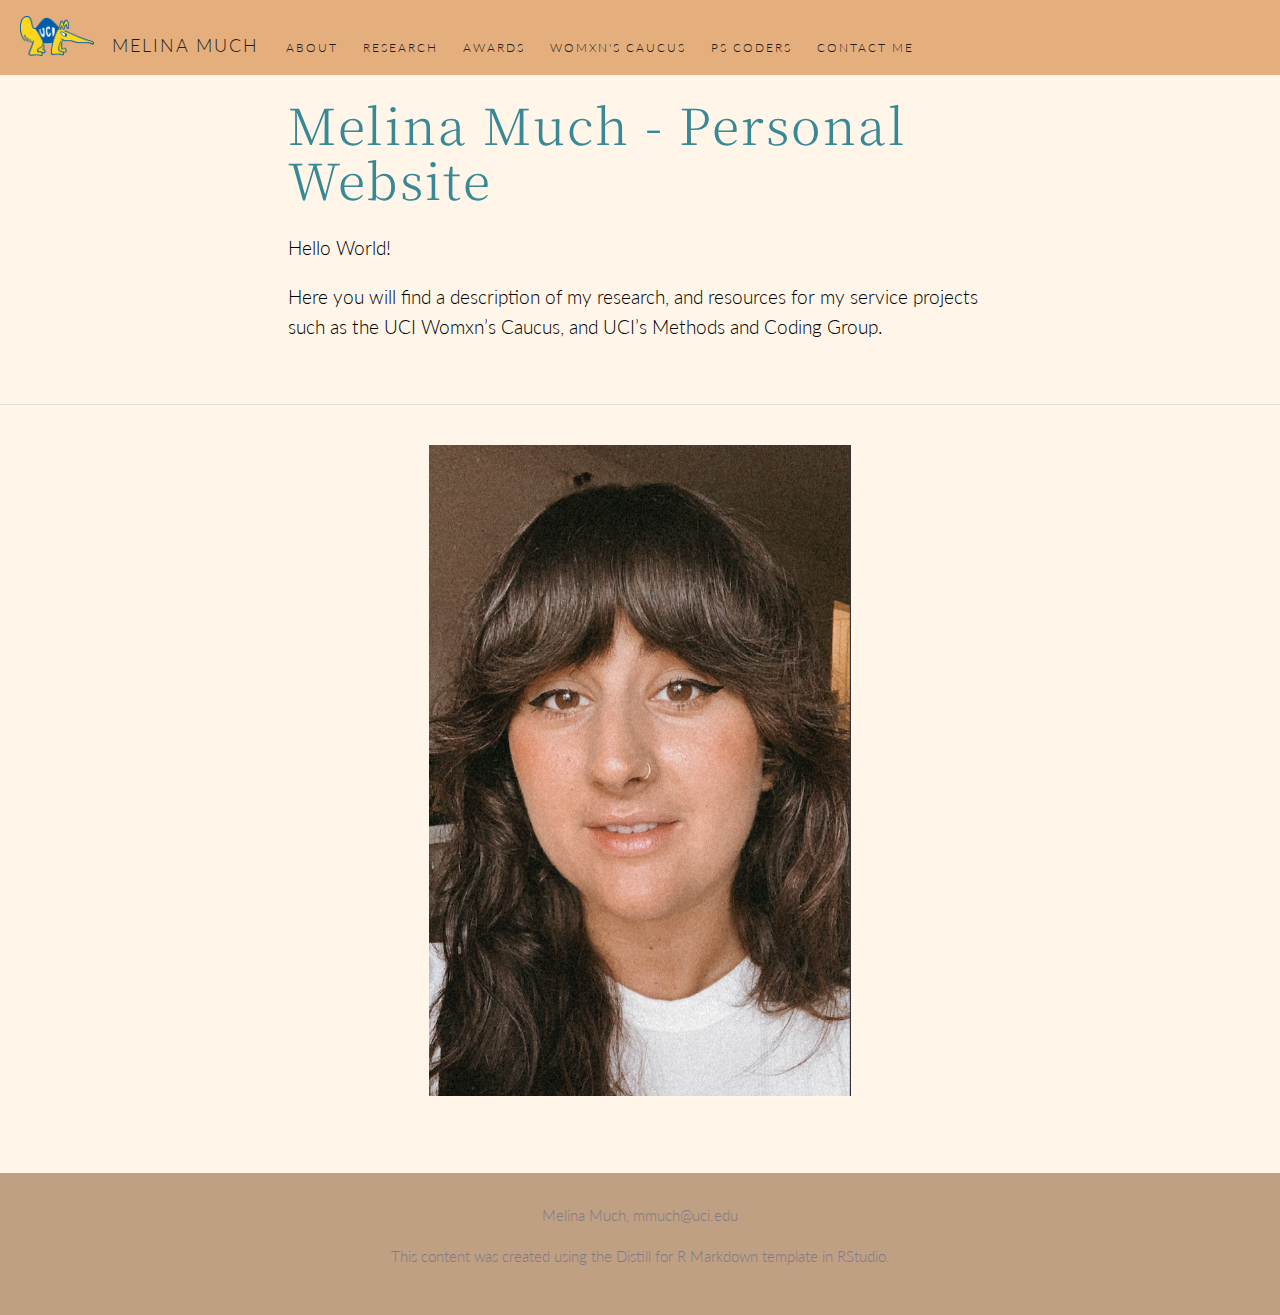
==== commit 4df99ece: "fixing typo" ====
--- a/docs/index.html
+++ b/docs/index.html
@@ -88,27 +88,27 @@
   <!--radix_placeholder_meta_tags-->
   <title>Melina Much: Melina Much - Personal Website</title>
   
-  <meta property="description" itemprop="description" content="Hello World! &#10;&#10;Here you will find a description of my research, and resources for my service projects such as the UCI Womxn&#39;s Caucus, and UCI&#39;s Quant and Coding Group."/>
+  <meta property="description" itemprop="description" content="Hello World! &#10;&#10;Here you will find a description of my research, and resources for my service projects such as the UCI Womxn&#39;s Caucus, and UCI&#39;s Methods and Coding Group."/>
   
   
   
   <!--  https://developers.facebook.com/docs/sharing/webmasters#markup -->
   <meta property="og:title" content="Melina Much: Melina Much - Personal Website"/>
   <meta property="og:type" content="article"/>
-  <meta property="og:description" content="Hello World! &#10;&#10;Here you will find a description of my research, and resources for my service projects such as the UCI Womxn&#39;s Caucus, and UCI&#39;s Quant and Coding Group."/>
+  <meta property="og:description" content="Hello World! &#10;&#10;Here you will find a description of my research, and resources for my service projects such as the UCI Womxn&#39;s Caucus, and UCI&#39;s Methods and Coding Group."/>
   <meta property="og:locale" content="en_US"/>
   <meta property="og:site_name" content="Melina Much"/>
   
   <!--  https://dev.twitter.com/cards/types/summary -->
   <meta property="twitter:card" content="summary"/>
   <meta property="twitter:title" content="Melina Much: Melina Much - Personal Website"/>
-  <meta property="twitter:description" content="Hello World! &#10;&#10;Here you will find a description of my research, and resources for my service projects such as the UCI Womxn&#39;s Caucus, and UCI&#39;s Quant and Coding Group."/>
+  <meta property="twitter:description" content="Hello World! &#10;&#10;Here you will find a description of my research, and resources for my service projects such as the UCI Womxn&#39;s Caucus, and UCI&#39;s Methods and Coding Group."/>
   
   <!--/radix_placeholder_meta_tags-->
   <!--radix_placeholder_rmarkdown_metadata-->
   
   <script type="text/json" id="radix-rmarkdown-metadata">
-  {"type":"list","attributes":{"names":{"type":"character","attributes":{},"value":["title","description","site"]}},"value":[{"type":"character","attributes":{},"value":["Melina Much - Personal Website"]},{"type":"character","attributes":{},"value":["Hello World! \n\nHere you will find a description of my research, and resources for my service projects such as the UCI Womxn's Caucus, and UCI's Quant and Coding Group.\n"]},{"type":"character","attributes":{},"value":["distill::distill_website"]}]}
+  {"type":"list","attributes":{"names":{"type":"character","attributes":{},"value":["title","description","site"]}},"value":[{"type":"character","attributes":{},"value":["Melina Much - Personal Website"]},{"type":"character","attributes":{},"value":["Hello World! \n\nHere you will find a description of my research, and resources for my service projects such as the UCI Womxn's Caucus, and UCI's Methods and Coding Group.\n"]},{"type":"character","attributes":{},"value":["distill::distill_website"]}]}
   </script>
   <!--/radix_placeholder_rmarkdown_metadata-->
   <!--radix_placeholder_navigation_in_header-->
@@ -2350,7 +2350,7 @@
 <!--radix_placeholder_front_matter-->
 
 <script id="distill-front-matter" type="text/json">
-{"title":"Melina Much - Personal Website","description":"Hello World! \n\nHere you will find a description of my research, and resources for my service projects such as the UCI Womxn's Caucus, and UCI's Quant and Coding Group.","authors":[]}
+{"title":"Melina Much - Personal Website","description":"Hello World! \n\nHere you will find a description of my research, and resources for my service projects such as the UCI Womxn's Caucus, and UCI's Methods and Coding Group.","authors":[]}
 </script>
 
 <!--/radix_placeholder_front_matter-->
@@ -2383,7 +2383,7 @@
 <!--radix_placeholder_categories-->
 <!--/radix_placeholder_categories-->
 <p><p>Hello World!</p>
-<p>Here you will find a description of my research, and resources for my service projects such as the UCI Womxn’s Caucus, and UCI’s Quant and Coding Group.</p></p>
+<p>Here you will find a description of my research, and resources for my service projects such as the UCI Womxn’s Caucus, and UCI’s Methods and Coding Group.</p></p>
 </div>
 
 
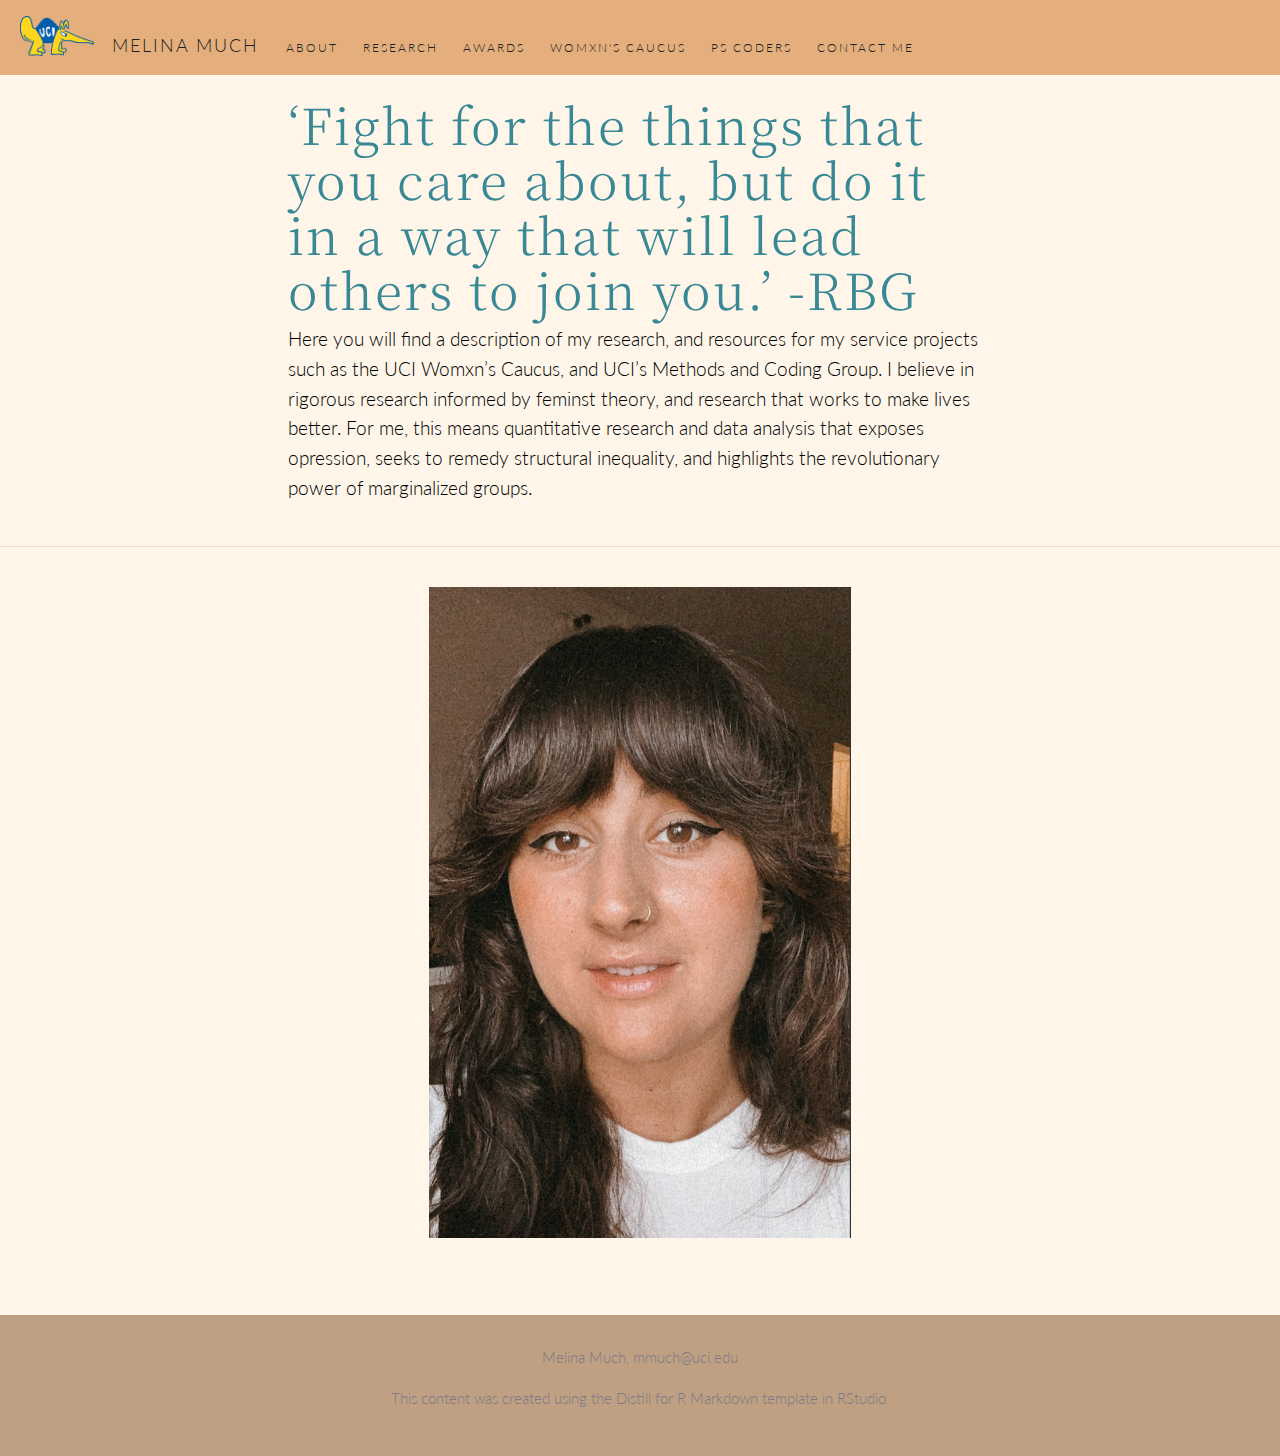
==== commit 5a267382: "fixing webpage" ====
--- a/docs/index.html
+++ b/docs/index.html
@@ -86,29 +86,29 @@
 </style>
 
   <!--radix_placeholder_meta_tags-->
-  <title>Melina Much: Melina Much - Personal Website</title>
-  
-  <meta property="description" itemprop="description" content="Hello World! &#10;&#10;Here you will find a description of my research, and resources for my service projects such as the UCI Womxn&#39;s Caucus, and UCI&#39;s Methods and Coding Group."/>
+  <title>Melina Much: 'Fight for the things that you care about, but do it in a way that will lead others to join you.' -RBG</title>
+  
+  <meta property="description" itemprop="description" content="Here you will find a description of my research, and resources for my service projects such as the UCI Womxn&#39;s Caucus, and UCI&#39;s Methods and Coding Group. I believe in rigorous research informed by feminst theory, and    research that works to make lives better. For me, this means quantitative research and data analysis that exposes opression, seeks to remedy structural inequality, and highlights the revolutionary power of marginalized groups."/>
   
   
   
   <!--  https://developers.facebook.com/docs/sharing/webmasters#markup -->
-  <meta property="og:title" content="Melina Much: Melina Much - Personal Website"/>
+  <meta property="og:title" content="Melina Much: &#39;Fight for the things that you care about, but do it in a way that will lead others to join you.&#39; -RBG"/>
   <meta property="og:type" content="article"/>
-  <meta property="og:description" content="Hello World! &#10;&#10;Here you will find a description of my research, and resources for my service projects such as the UCI Womxn&#39;s Caucus, and UCI&#39;s Methods and Coding Group."/>
+  <meta property="og:description" content="Here you will find a description of my research, and resources for my service projects such as the UCI Womxn&#39;s Caucus, and UCI&#39;s Methods and Coding Group. I believe in rigorous research informed by feminst theory, and    research that works to make lives better. For me, this means quantitative research and data analysis that exposes opression, seeks to remedy structural inequality, and highlights the revolutionary power of marginalized groups."/>
   <meta property="og:locale" content="en_US"/>
   <meta property="og:site_name" content="Melina Much"/>
   
   <!--  https://dev.twitter.com/cards/types/summary -->
   <meta property="twitter:card" content="summary"/>
-  <meta property="twitter:title" content="Melina Much: Melina Much - Personal Website"/>
-  <meta property="twitter:description" content="Hello World! &#10;&#10;Here you will find a description of my research, and resources for my service projects such as the UCI Womxn&#39;s Caucus, and UCI&#39;s Methods and Coding Group."/>
+  <meta property="twitter:title" content="Melina Much: &#39;Fight for the things that you care about, but do it in a way that will lead others to join you.&#39; -RBG"/>
+  <meta property="twitter:description" content="Here you will find a description of my research, and resources for my service projects such as the UCI Womxn&#39;s Caucus, and UCI&#39;s Methods and Coding Group. I believe in rigorous research informed by feminst theory, and    research that works to make lives better. For me, this means quantitative research and data analysis that exposes opression, seeks to remedy structural inequality, and highlights the revolutionary power of marginalized groups."/>
   
   <!--/radix_placeholder_meta_tags-->
   <!--radix_placeholder_rmarkdown_metadata-->
   
   <script type="text/json" id="radix-rmarkdown-metadata">
-  {"type":"list","attributes":{"names":{"type":"character","attributes":{},"value":["title","description","site"]}},"value":[{"type":"character","attributes":{},"value":["Melina Much - Personal Website"]},{"type":"character","attributes":{},"value":["Hello World! \n\nHere you will find a description of my research, and resources for my service projects such as the UCI Womxn's Caucus, and UCI's Methods and Coding Group.\n"]},{"type":"character","attributes":{},"value":["distill::distill_website"]}]}
+  {"type":"list","attributes":{"names":{"type":"character","attributes":{},"value":["title","description","site"]}},"value":[{"type":"character","attributes":{},"value":["'Fight for the things that you care about, but do it in a way that will lead others to join you.' -RBG"]},{"type":"character","attributes":{},"value":["Here you will find a description of my research, and resources for my service projects such as the UCI Womxn's Caucus, and UCI's Methods and Coding Group. I believe in rigorous research informed by feminst theory, and    research that works to make lives better. For me, this means quantitative research and data analysis that exposes opression, seeks to remedy structural inequality, and highlights the revolutionary power of marginalized groups."]},{"type":"character","attributes":{},"value":["distill::distill_website"]}]}
   </script>
   <!--/radix_placeholder_rmarkdown_metadata-->
   <!--radix_placeholder_navigation_in_header-->
@@ -2350,7 +2350,7 @@
 <!--radix_placeholder_front_matter-->
 
 <script id="distill-front-matter" type="text/json">
-{"title":"Melina Much - Personal Website","description":"Hello World! \n\nHere you will find a description of my research, and resources for my service projects such as the UCI Womxn's Caucus, and UCI's Methods and Coding Group.","authors":[]}
+{"title":"'Fight for the things that you care about, but do it in a way that will lead others to join you.' -RBG","description":"Here you will find a description of my research, and resources for my service projects such as the UCI Womxn's Caucus, and UCI's Methods and Coding Group. I believe in rigorous research informed by feminst theory, and    research that works to make lives better. For me, this means quantitative research and data analysis that exposes opression, seeks to remedy structural inequality, and highlights the revolutionary power of marginalized groups.","authors":[]}
 </script>
 
 <!--/radix_placeholder_front_matter-->
@@ -2379,11 +2379,10 @@
 <!--/radix_placeholder_site_before_body-->
 
 <div class="d-title">
-<h1>Melina Much - Personal Website</h1>
+<h1>‘Fight for the things that you care about, but do it in a way that will lead others to join you.’ -RBG</h1>
 <!--radix_placeholder_categories-->
 <!--/radix_placeholder_categories-->
-<p><p>Hello World!</p>
-<p>Here you will find a description of my research, and resources for my service projects such as the UCI Womxn’s Caucus, and UCI’s Methods and Coding Group.</p></p>
+<p>Here you will find a description of my research, and resources for my service projects such as the UCI Womxn’s Caucus, and UCI’s Methods and Coding Group. I believe in rigorous research informed by feminst theory, and research that works to make lives better. For me, this means quantitative research and data analysis that exposes opression, seeks to remedy structural inequality, and highlights the revolutionary power of marginalized groups.</p>
 </div>
 
 
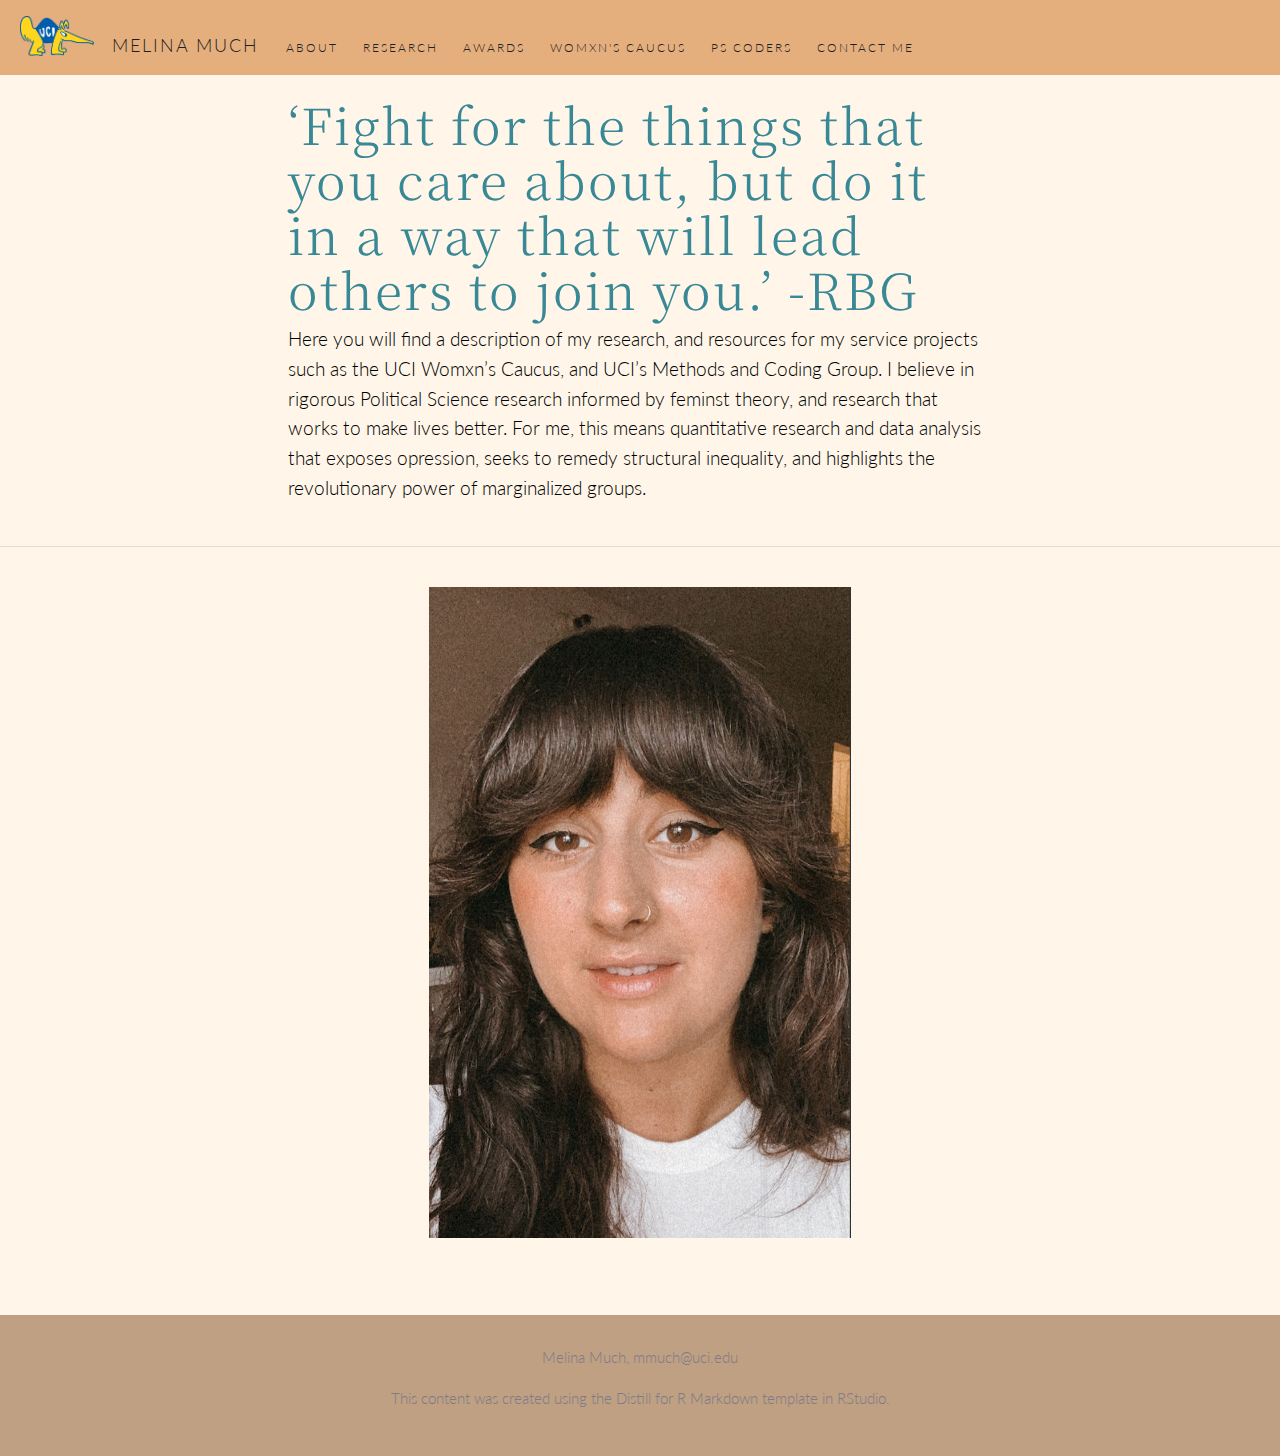
==== commit fb6722cb: "fixing intro" ====
--- a/docs/index.html
+++ b/docs/index.html
@@ -88,27 +88,27 @@
   <!--radix_placeholder_meta_tags-->
   <title>Melina Much: 'Fight for the things that you care about, but do it in a way that will lead others to join you.' -RBG</title>
   
-  <meta property="description" itemprop="description" content="Here you will find a description of my research, and resources for my service projects such as the UCI Womxn&#39;s Caucus, and UCI&#39;s Methods and Coding Group. I believe in rigorous research informed by feminst theory, and    research that works to make lives better. For me, this means quantitative research and data analysis that exposes opression, seeks to remedy structural inequality, and highlights the revolutionary power of marginalized groups."/>
+  <meta property="description" itemprop="description" content="Here you will find a description of my research, and resources for my service projects such as the UCI Womxn&#39;s Caucus, and UCI&#39;s Methods and Coding Group. I believe in rigorous Political Science research informed by feminst theory, and    research that works to make lives better. For me, this means quantitative research and data analysis that exposes opression, seeks to remedy structural inequality, and highlights the revolutionary power of marginalized groups."/>
   
   
   
   <!--  https://developers.facebook.com/docs/sharing/webmasters#markup -->
   <meta property="og:title" content="Melina Much: &#39;Fight for the things that you care about, but do it in a way that will lead others to join you.&#39; -RBG"/>
   <meta property="og:type" content="article"/>
-  <meta property="og:description" content="Here you will find a description of my research, and resources for my service projects such as the UCI Womxn&#39;s Caucus, and UCI&#39;s Methods and Coding Group. I believe in rigorous research informed by feminst theory, and    research that works to make lives better. For me, this means quantitative research and data analysis that exposes opression, seeks to remedy structural inequality, and highlights the revolutionary power of marginalized groups."/>
+  <meta property="og:description" content="Here you will find a description of my research, and resources for my service projects such as the UCI Womxn&#39;s Caucus, and UCI&#39;s Methods and Coding Group. I believe in rigorous Political Science research informed by feminst theory, and    research that works to make lives better. For me, this means quantitative research and data analysis that exposes opression, seeks to remedy structural inequality, and highlights the revolutionary power of marginalized groups."/>
   <meta property="og:locale" content="en_US"/>
   <meta property="og:site_name" content="Melina Much"/>
   
   <!--  https://dev.twitter.com/cards/types/summary -->
   <meta property="twitter:card" content="summary"/>
   <meta property="twitter:title" content="Melina Much: &#39;Fight for the things that you care about, but do it in a way that will lead others to join you.&#39; -RBG"/>
-  <meta property="twitter:description" content="Here you will find a description of my research, and resources for my service projects such as the UCI Womxn&#39;s Caucus, and UCI&#39;s Methods and Coding Group. I believe in rigorous research informed by feminst theory, and    research that works to make lives better. For me, this means quantitative research and data analysis that exposes opression, seeks to remedy structural inequality, and highlights the revolutionary power of marginalized groups."/>
+  <meta property="twitter:description" content="Here you will find a description of my research, and resources for my service projects such as the UCI Womxn&#39;s Caucus, and UCI&#39;s Methods and Coding Group. I believe in rigorous Political Science research informed by feminst theory, and    research that works to make lives better. For me, this means quantitative research and data analysis that exposes opression, seeks to remedy structural inequality, and highlights the revolutionary power of marginalized groups."/>
   
   <!--/radix_placeholder_meta_tags-->
   <!--radix_placeholder_rmarkdown_metadata-->
   
   <script type="text/json" id="radix-rmarkdown-metadata">
-  {"type":"list","attributes":{"names":{"type":"character","attributes":{},"value":["title","description","site"]}},"value":[{"type":"character","attributes":{},"value":["'Fight for the things that you care about, but do it in a way that will lead others to join you.' -RBG"]},{"type":"character","attributes":{},"value":["Here you will find a description of my research, and resources for my service projects such as the UCI Womxn's Caucus, and UCI's Methods and Coding Group. I believe in rigorous research informed by feminst theory, and    research that works to make lives better. For me, this means quantitative research and data analysis that exposes opression, seeks to remedy structural inequality, and highlights the revolutionary power of marginalized groups."]},{"type":"character","attributes":{},"value":["distill::distill_website"]}]}
+  {"type":"list","attributes":{"names":{"type":"character","attributes":{},"value":["title","description","site"]}},"value":[{"type":"character","attributes":{},"value":["'Fight for the things that you care about, but do it in a way that will lead others to join you.' -RBG"]},{"type":"character","attributes":{},"value":["Here you will find a description of my research, and resources for my service projects such as the UCI Womxn's Caucus, and UCI's Methods and Coding Group. I believe in rigorous Political Science research informed by feminst theory, and    research that works to make lives better. For me, this means quantitative research and data analysis that exposes opression, seeks to remedy structural inequality, and highlights the revolutionary power of marginalized groups."]},{"type":"character","attributes":{},"value":["distill::distill_website"]}]}
   </script>
   <!--/radix_placeholder_rmarkdown_metadata-->
   <!--radix_placeholder_navigation_in_header-->
@@ -2350,7 +2350,7 @@
 <!--radix_placeholder_front_matter-->
 
 <script id="distill-front-matter" type="text/json">
-{"title":"'Fight for the things that you care about, but do it in a way that will lead others to join you.' -RBG","description":"Here you will find a description of my research, and resources for my service projects such as the UCI Womxn's Caucus, and UCI's Methods and Coding Group. I believe in rigorous research informed by feminst theory, and    research that works to make lives better. For me, this means quantitative research and data analysis that exposes opression, seeks to remedy structural inequality, and highlights the revolutionary power of marginalized groups.","authors":[]}
+{"title":"'Fight for the things that you care about, but do it in a way that will lead others to join you.' -RBG","description":"Here you will find a description of my research, and resources for my service projects such as the UCI Womxn's Caucus, and UCI's Methods and Coding Group. I believe in rigorous Political Science research informed by feminst theory, and    research that works to make lives better. For me, this means quantitative research and data analysis that exposes opression, seeks to remedy structural inequality, and highlights the revolutionary power of marginalized groups.","authors":[]}
 </script>
 
 <!--/radix_placeholder_front_matter-->
@@ -2382,7 +2382,7 @@
 <h1>‘Fight for the things that you care about, but do it in a way that will lead others to join you.’ -RBG</h1>
 <!--radix_placeholder_categories-->
 <!--/radix_placeholder_categories-->
-<p>Here you will find a description of my research, and resources for my service projects such as the UCI Womxn’s Caucus, and UCI’s Methods and Coding Group. I believe in rigorous research informed by feminst theory, and research that works to make lives better. For me, this means quantitative research and data analysis that exposes opression, seeks to remedy structural inequality, and highlights the revolutionary power of marginalized groups.</p>
+<p>Here you will find a description of my research, and resources for my service projects such as the UCI Womxn’s Caucus, and UCI’s Methods and Coding Group. I believe in rigorous Political Science research informed by feminst theory, and research that works to make lives better. For me, this means quantitative research and data analysis that exposes opression, seeks to remedy structural inequality, and highlights the revolutionary power of marginalized groups.</p>
 </div>
 
 
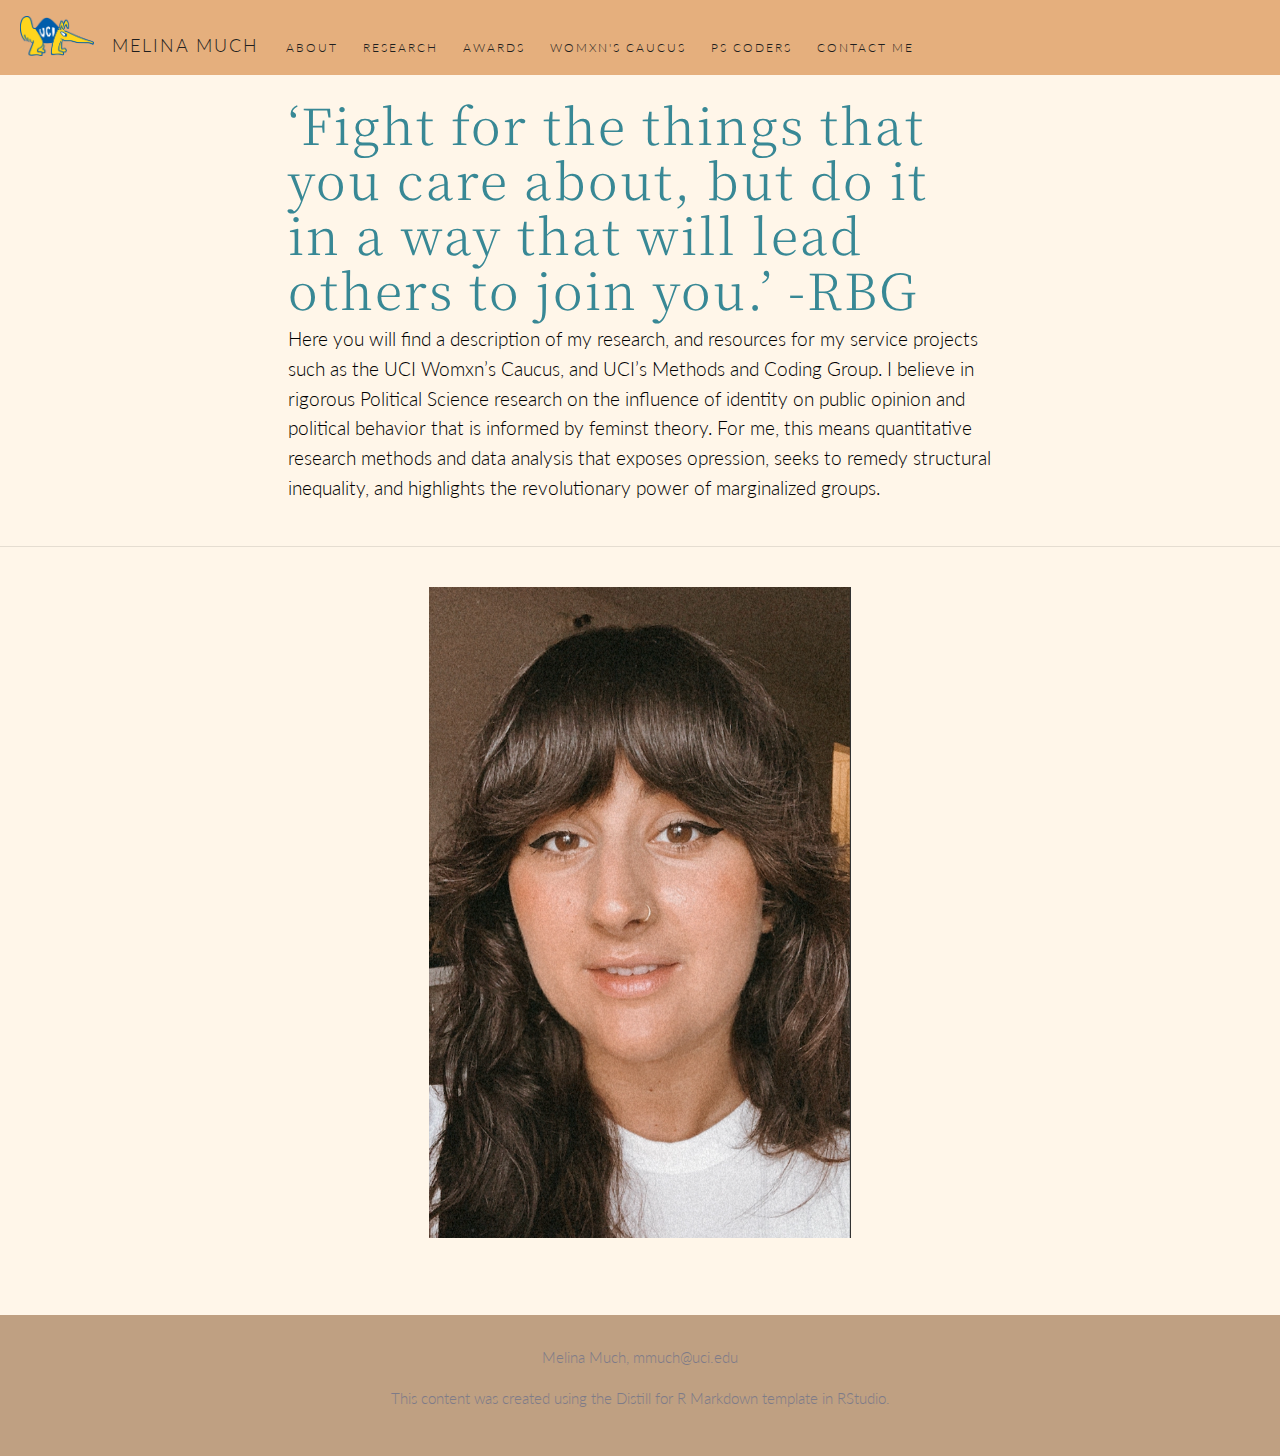
==== commit 9f2b9213: "fixing research issue" ====
--- a/docs/index.html
+++ b/docs/index.html
@@ -88,27 +88,27 @@
   <!--radix_placeholder_meta_tags-->
   <title>Melina Much: 'Fight for the things that you care about, but do it in a way that will lead others to join you.' -RBG</title>
   
-  <meta property="description" itemprop="description" content="Here you will find a description of my research, and resources for my service projects such as the UCI Womxn&#39;s Caucus, and UCI&#39;s Methods and Coding Group. I believe in rigorous Political Science research informed by feminst theory, and    research that works to make lives better. For me, this means quantitative research and data analysis that exposes opression, seeks to remedy structural inequality, and highlights the revolutionary power of marginalized groups."/>
+  <meta property="description" itemprop="description" content="Here you will find a description of my research, and resources for my service projects such as the UCI Womxn&#39;s Caucus, and UCI&#39;s Methods and Coding Group. I believe in rigorous Political Science research on the influence of identity on public opinion and political behavior that is informed by feminst theory. For me, this means quantitative research methods and data analysis that exposes opression, seeks to remedy structural inequality, and highlights the revolutionary power of marginalized groups."/>
   
   
   
   <!--  https://developers.facebook.com/docs/sharing/webmasters#markup -->
   <meta property="og:title" content="Melina Much: &#39;Fight for the things that you care about, but do it in a way that will lead others to join you.&#39; -RBG"/>
   <meta property="og:type" content="article"/>
-  <meta property="og:description" content="Here you will find a description of my research, and resources for my service projects such as the UCI Womxn&#39;s Caucus, and UCI&#39;s Methods and Coding Group. I believe in rigorous Political Science research informed by feminst theory, and    research that works to make lives better. For me, this means quantitative research and data analysis that exposes opression, seeks to remedy structural inequality, and highlights the revolutionary power of marginalized groups."/>
+  <meta property="og:description" content="Here you will find a description of my research, and resources for my service projects such as the UCI Womxn&#39;s Caucus, and UCI&#39;s Methods and Coding Group. I believe in rigorous Political Science research on the influence of identity on public opinion and political behavior that is informed by feminst theory. For me, this means quantitative research methods and data analysis that exposes opression, seeks to remedy structural inequality, and highlights the revolutionary power of marginalized groups."/>
   <meta property="og:locale" content="en_US"/>
   <meta property="og:site_name" content="Melina Much"/>
   
   <!--  https://dev.twitter.com/cards/types/summary -->
   <meta property="twitter:card" content="summary"/>
   <meta property="twitter:title" content="Melina Much: &#39;Fight for the things that you care about, but do it in a way that will lead others to join you.&#39; -RBG"/>
-  <meta property="twitter:description" content="Here you will find a description of my research, and resources for my service projects such as the UCI Womxn&#39;s Caucus, and UCI&#39;s Methods and Coding Group. I believe in rigorous Political Science research informed by feminst theory, and    research that works to make lives better. For me, this means quantitative research and data analysis that exposes opression, seeks to remedy structural inequality, and highlights the revolutionary power of marginalized groups."/>
+  <meta property="twitter:description" content="Here you will find a description of my research, and resources for my service projects such as the UCI Womxn&#39;s Caucus, and UCI&#39;s Methods and Coding Group. I believe in rigorous Political Science research on the influence of identity on public opinion and political behavior that is informed by feminst theory. For me, this means quantitative research methods and data analysis that exposes opression, seeks to remedy structural inequality, and highlights the revolutionary power of marginalized groups."/>
   
   <!--/radix_placeholder_meta_tags-->
   <!--radix_placeholder_rmarkdown_metadata-->
   
   <script type="text/json" id="radix-rmarkdown-metadata">
-  {"type":"list","attributes":{"names":{"type":"character","attributes":{},"value":["title","description","site"]}},"value":[{"type":"character","attributes":{},"value":["'Fight for the things that you care about, but do it in a way that will lead others to join you.' -RBG"]},{"type":"character","attributes":{},"value":["Here you will find a description of my research, and resources for my service projects such as the UCI Womxn's Caucus, and UCI's Methods and Coding Group. I believe in rigorous Political Science research informed by feminst theory, and    research that works to make lives better. For me, this means quantitative research and data analysis that exposes opression, seeks to remedy structural inequality, and highlights the revolutionary power of marginalized groups."]},{"type":"character","attributes":{},"value":["distill::distill_website"]}]}
+  {"type":"list","attributes":{"names":{"type":"character","attributes":{},"value":["title","description","site"]}},"value":[{"type":"character","attributes":{},"value":["'Fight for the things that you care about, but do it in a way that will lead others to join you.' -RBG"]},{"type":"character","attributes":{},"value":["Here you will find a description of my research, and resources for my service projects such as the UCI Womxn's Caucus, and UCI's Methods and Coding Group. I believe in rigorous Political Science research on the influence of identity on public opinion and political behavior that is informed by feminst theory. For me, this means quantitative research methods and data analysis that exposes opression, seeks to remedy structural inequality, and highlights the revolutionary power of marginalized groups."]},{"type":"character","attributes":{},"value":["distill::distill_website"]}]}
   </script>
   <!--/radix_placeholder_rmarkdown_metadata-->
   <!--radix_placeholder_navigation_in_header-->
@@ -2350,7 +2350,7 @@
 <!--radix_placeholder_front_matter-->
 
 <script id="distill-front-matter" type="text/json">
-{"title":"'Fight for the things that you care about, but do it in a way that will lead others to join you.' -RBG","description":"Here you will find a description of my research, and resources for my service projects such as the UCI Womxn's Caucus, and UCI's Methods and Coding Group. I believe in rigorous Political Science research informed by feminst theory, and    research that works to make lives better. For me, this means quantitative research and data analysis that exposes opression, seeks to remedy structural inequality, and highlights the revolutionary power of marginalized groups.","authors":[]}
+{"title":"'Fight for the things that you care about, but do it in a way that will lead others to join you.' -RBG","description":"Here you will find a description of my research, and resources for my service projects such as the UCI Womxn's Caucus, and UCI's Methods and Coding Group. I believe in rigorous Political Science research on the influence of identity on public opinion and political behavior that is informed by feminst theory. For me, this means quantitative research methods and data analysis that exposes opression, seeks to remedy structural inequality, and highlights the revolutionary power of marginalized groups.","authors":[]}
 </script>
 
 <!--/radix_placeholder_front_matter-->
@@ -2382,7 +2382,7 @@
 <h1>‘Fight for the things that you care about, but do it in a way that will lead others to join you.’ -RBG</h1>
 <!--radix_placeholder_categories-->
 <!--/radix_placeholder_categories-->
-<p>Here you will find a description of my research, and resources for my service projects such as the UCI Womxn’s Caucus, and UCI’s Methods and Coding Group. I believe in rigorous Political Science research informed by feminst theory, and research that works to make lives better. For me, this means quantitative research and data analysis that exposes opression, seeks to remedy structural inequality, and highlights the revolutionary power of marginalized groups.</p>
+<p>Here you will find a description of my research, and resources for my service projects such as the UCI Womxn’s Caucus, and UCI’s Methods and Coding Group. I believe in rigorous Political Science research on the influence of identity on public opinion and political behavior that is informed by feminst theory. For me, this means quantitative research methods and data analysis that exposes opression, seeks to remedy structural inequality, and highlights the revolutionary power of marginalized groups.</p>
 </div>
 
 
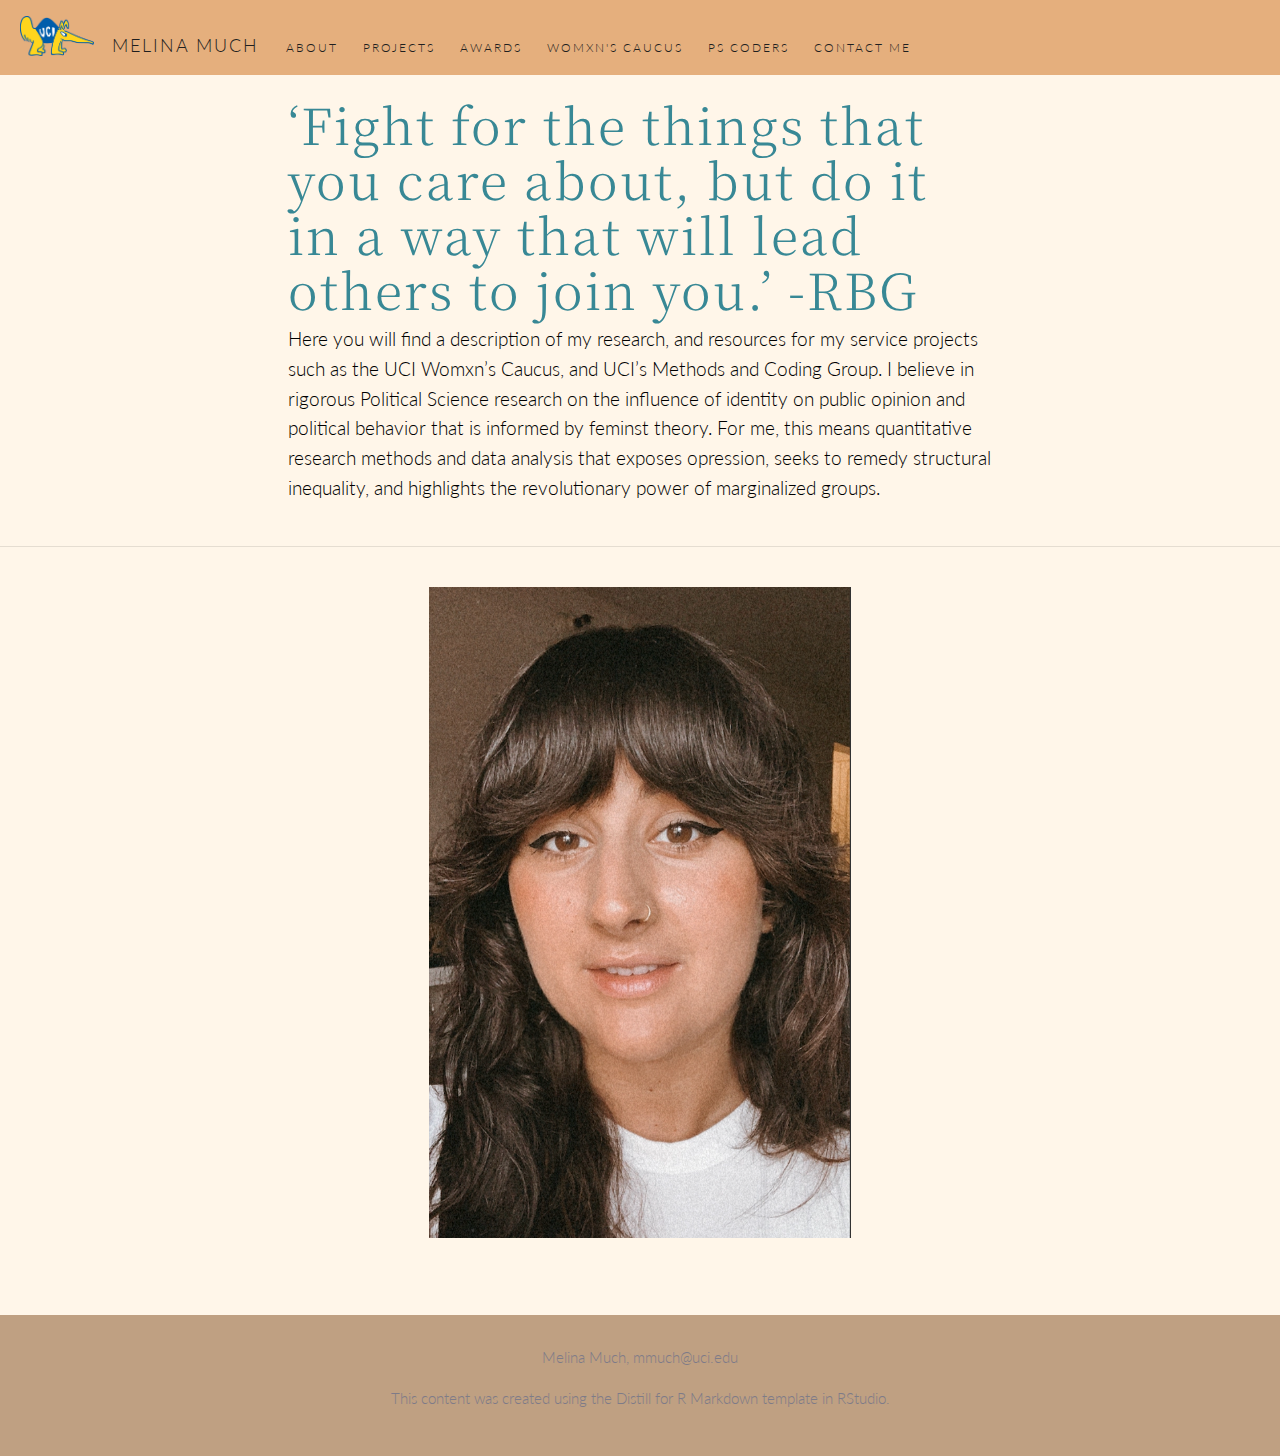
==== commit c5755334: "12" ====
--- a/docs/index.html
+++ b/docs/index.html
@@ -2363,7 +2363,7 @@
 </a>
 <a href="index.html" class="title">Melina Much</a>
 <a href="about.html">About</a>
-<a href="research.html">Research</a>
+<a href="projects.html">Projects</a>
 <a href="awards.html">Awards</a>
 <a href="womxns_caucus.html">Womxn's Caucus</a>
 <a href="methods.html">PS Coders</a>
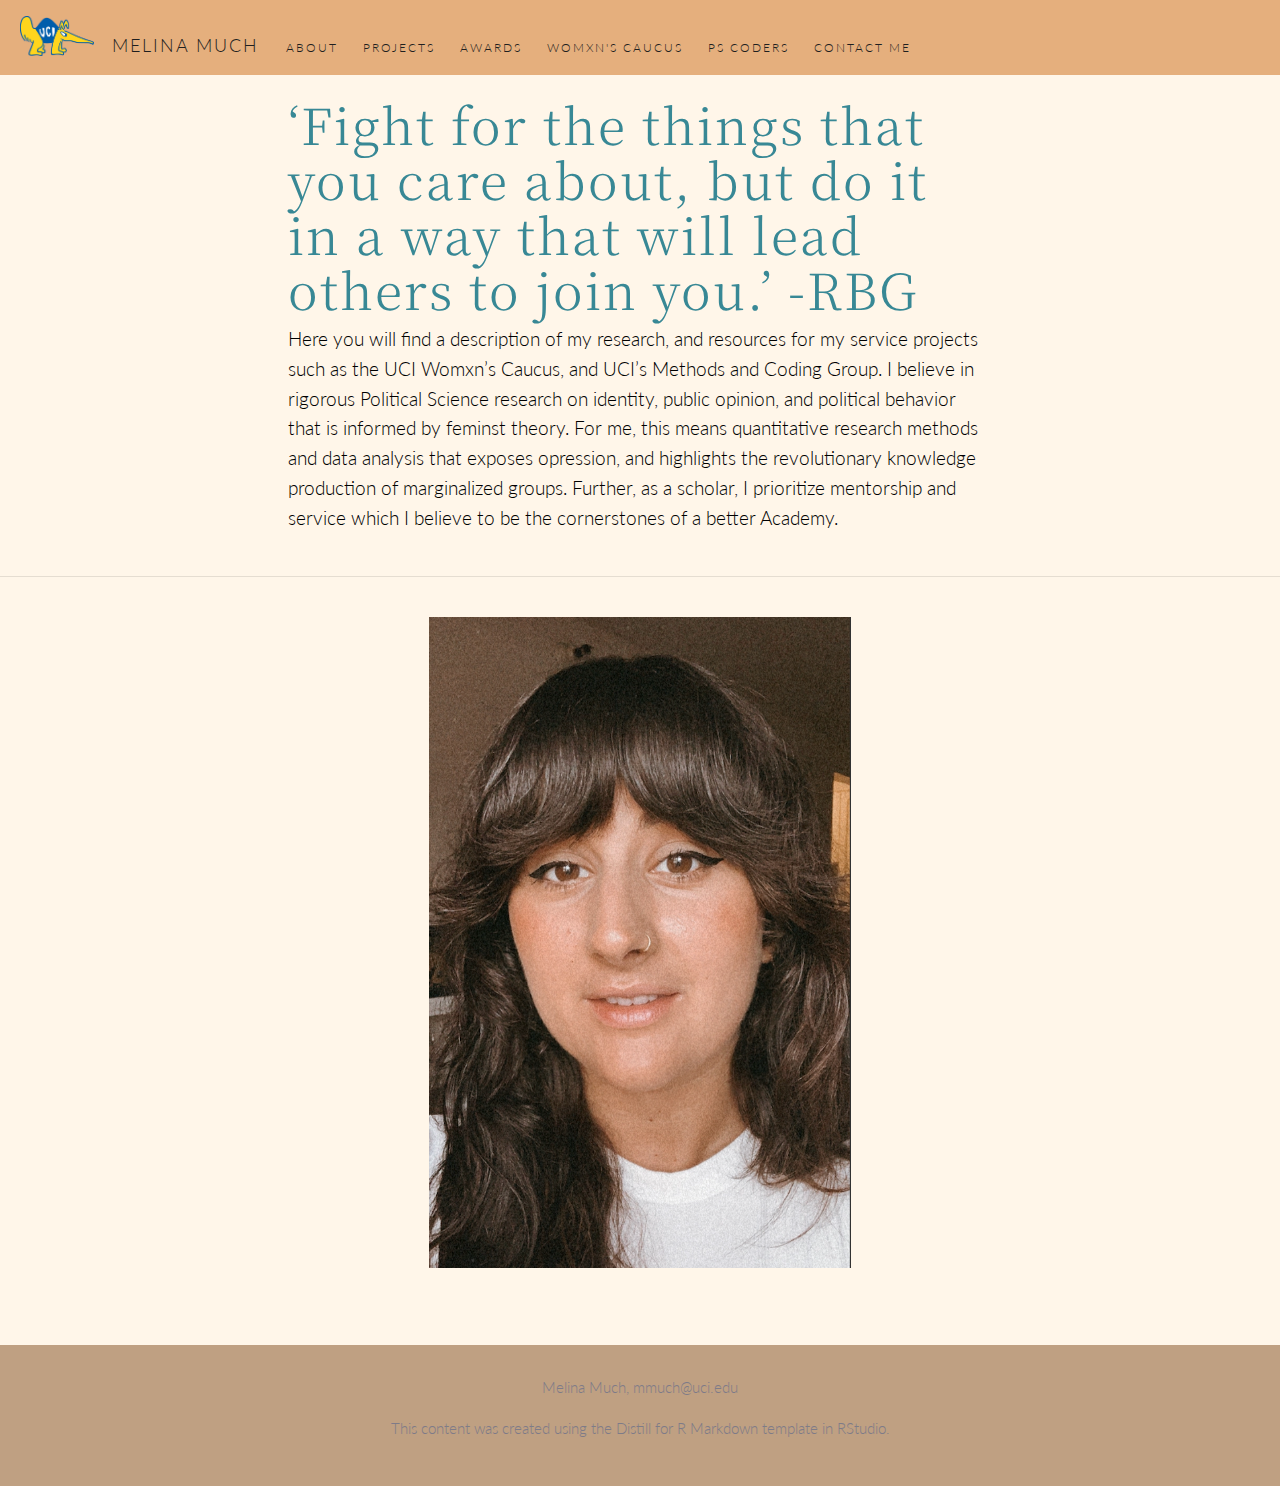
==== commit c01aa90a: "1" ====
--- a/docs/index.html
+++ b/docs/index.html
@@ -88,27 +88,27 @@
   <!--radix_placeholder_meta_tags-->
   <title>Melina Much: 'Fight for the things that you care about, but do it in a way that will lead others to join you.' -RBG</title>
   
-  <meta property="description" itemprop="description" content="Here you will find a description of my research, and resources for my service projects such as the UCI Womxn&#39;s Caucus, and UCI&#39;s Methods and Coding Group. I believe in rigorous Political Science research on the influence of identity on public opinion and political behavior that is informed by feminst theory. For me, this means quantitative research methods and data analysis that exposes opression, seeks to remedy structural inequality, and highlights the revolutionary power of marginalized groups."/>
+  <meta property="description" itemprop="description" content="Here you will find a description of my research, and resources for my service projects such as the UCI Womxn&#39;s Caucus, and UCI&#39;s Methods and Coding Group. I believe in rigorous Political Science research on identity, public opinion, and political behavior that is informed by feminst theory. For me, this means quantitative research methods and data analysis that exposes opression, and highlights the revolutionary knowledge production of marginalized groups. Further, as a scholar, I prioritize mentorship and service which I believe to be the cornerstones of a better Academy."/>
   
   
   
   <!--  https://developers.facebook.com/docs/sharing/webmasters#markup -->
   <meta property="og:title" content="Melina Much: &#39;Fight for the things that you care about, but do it in a way that will lead others to join you.&#39; -RBG"/>
   <meta property="og:type" content="article"/>
-  <meta property="og:description" content="Here you will find a description of my research, and resources for my service projects such as the UCI Womxn&#39;s Caucus, and UCI&#39;s Methods and Coding Group. I believe in rigorous Political Science research on the influence of identity on public opinion and political behavior that is informed by feminst theory. For me, this means quantitative research methods and data analysis that exposes opression, seeks to remedy structural inequality, and highlights the revolutionary power of marginalized groups."/>
+  <meta property="og:description" content="Here you will find a description of my research, and resources for my service projects such as the UCI Womxn&#39;s Caucus, and UCI&#39;s Methods and Coding Group. I believe in rigorous Political Science research on identity, public opinion, and political behavior that is informed by feminst theory. For me, this means quantitative research methods and data analysis that exposes opression, and highlights the revolutionary knowledge production of marginalized groups. Further, as a scholar, I prioritize mentorship and service which I believe to be the cornerstones of a better Academy."/>
   <meta property="og:locale" content="en_US"/>
   <meta property="og:site_name" content="Melina Much"/>
   
   <!--  https://dev.twitter.com/cards/types/summary -->
   <meta property="twitter:card" content="summary"/>
   <meta property="twitter:title" content="Melina Much: &#39;Fight for the things that you care about, but do it in a way that will lead others to join you.&#39; -RBG"/>
-  <meta property="twitter:description" content="Here you will find a description of my research, and resources for my service projects such as the UCI Womxn&#39;s Caucus, and UCI&#39;s Methods and Coding Group. I believe in rigorous Political Science research on the influence of identity on public opinion and political behavior that is informed by feminst theory. For me, this means quantitative research methods and data analysis that exposes opression, seeks to remedy structural inequality, and highlights the revolutionary power of marginalized groups."/>
+  <meta property="twitter:description" content="Here you will find a description of my research, and resources for my service projects such as the UCI Womxn&#39;s Caucus, and UCI&#39;s Methods and Coding Group. I believe in rigorous Political Science research on identity, public opinion, and political behavior that is informed by feminst theory. For me, this means quantitative research methods and data analysis that exposes opression, and highlights the revolutionary knowledge production of marginalized groups. Further, as a scholar, I prioritize mentorship and service which I believe to be the cornerstones of a better Academy."/>
   
   <!--/radix_placeholder_meta_tags-->
   <!--radix_placeholder_rmarkdown_metadata-->
   
   <script type="text/json" id="radix-rmarkdown-metadata">
-  {"type":"list","attributes":{"names":{"type":"character","attributes":{},"value":["title","description","site"]}},"value":[{"type":"character","attributes":{},"value":["'Fight for the things that you care about, but do it in a way that will lead others to join you.' -RBG"]},{"type":"character","attributes":{},"value":["Here you will find a description of my research, and resources for my service projects such as the UCI Womxn's Caucus, and UCI's Methods and Coding Group. I believe in rigorous Political Science research on the influence of identity on public opinion and political behavior that is informed by feminst theory. For me, this means quantitative research methods and data analysis that exposes opression, seeks to remedy structural inequality, and highlights the revolutionary power of marginalized groups."]},{"type":"character","attributes":{},"value":["distill::distill_website"]}]}
+  {"type":"list","attributes":{"names":{"type":"character","attributes":{},"value":["title","description","site"]}},"value":[{"type":"character","attributes":{},"value":["'Fight for the things that you care about, but do it in a way that will lead others to join you.' -RBG"]},{"type":"character","attributes":{},"value":["Here you will find a description of my research, and resources for my service projects such as the UCI Womxn's Caucus, and UCI's Methods and Coding Group. I believe in rigorous Political Science research on identity, public opinion, and political behavior that is informed by feminst theory. For me, this means quantitative research methods and data analysis that exposes opression, and highlights the revolutionary knowledge production of marginalized groups. Further, as a scholar, I prioritize mentorship and service which I believe to be the cornerstones of a better Academy."]},{"type":"character","attributes":{},"value":["distill::distill_website"]}]}
   </script>
   <!--/radix_placeholder_rmarkdown_metadata-->
   <!--radix_placeholder_navigation_in_header-->
@@ -2350,7 +2350,7 @@
 <!--radix_placeholder_front_matter-->
 
 <script id="distill-front-matter" type="text/json">
-{"title":"'Fight for the things that you care about, but do it in a way that will lead others to join you.' -RBG","description":"Here you will find a description of my research, and resources for my service projects such as the UCI Womxn's Caucus, and UCI's Methods and Coding Group. I believe in rigorous Political Science research on the influence of identity on public opinion and political behavior that is informed by feminst theory. For me, this means quantitative research methods and data analysis that exposes opression, seeks to remedy structural inequality, and highlights the revolutionary power of marginalized groups.","authors":[]}
+{"title":"'Fight for the things that you care about, but do it in a way that will lead others to join you.' -RBG","description":"Here you will find a description of my research, and resources for my service projects such as the UCI Womxn's Caucus, and UCI's Methods and Coding Group. I believe in rigorous Political Science research on identity, public opinion, and political behavior that is informed by feminst theory. For me, this means quantitative research methods and data analysis that exposes opression, and highlights the revolutionary knowledge production of marginalized groups. Further, as a scholar, I prioritize mentorship and service which I believe to be the cornerstones of a better Academy.","authors":[]}
 </script>
 
 <!--/radix_placeholder_front_matter-->
@@ -2382,7 +2382,7 @@
 <h1>‘Fight for the things that you care about, but do it in a way that will lead others to join you.’ -RBG</h1>
 <!--radix_placeholder_categories-->
 <!--/radix_placeholder_categories-->
-<p>Here you will find a description of my research, and resources for my service projects such as the UCI Womxn’s Caucus, and UCI’s Methods and Coding Group. I believe in rigorous Political Science research on the influence of identity on public opinion and political behavior that is informed by feminst theory. For me, this means quantitative research methods and data analysis that exposes opression, seeks to remedy structural inequality, and highlights the revolutionary power of marginalized groups.</p>
+<p>Here you will find a description of my research, and resources for my service projects such as the UCI Womxn’s Caucus, and UCI’s Methods and Coding Group. I believe in rigorous Political Science research on identity, public opinion, and political behavior that is informed by feminst theory. For me, this means quantitative research methods and data analysis that exposes opression, and highlights the revolutionary knowledge production of marginalized groups. Further, as a scholar, I prioritize mentorship and service which I believe to be the cornerstones of a better Academy.</p>
 </div>
 
 
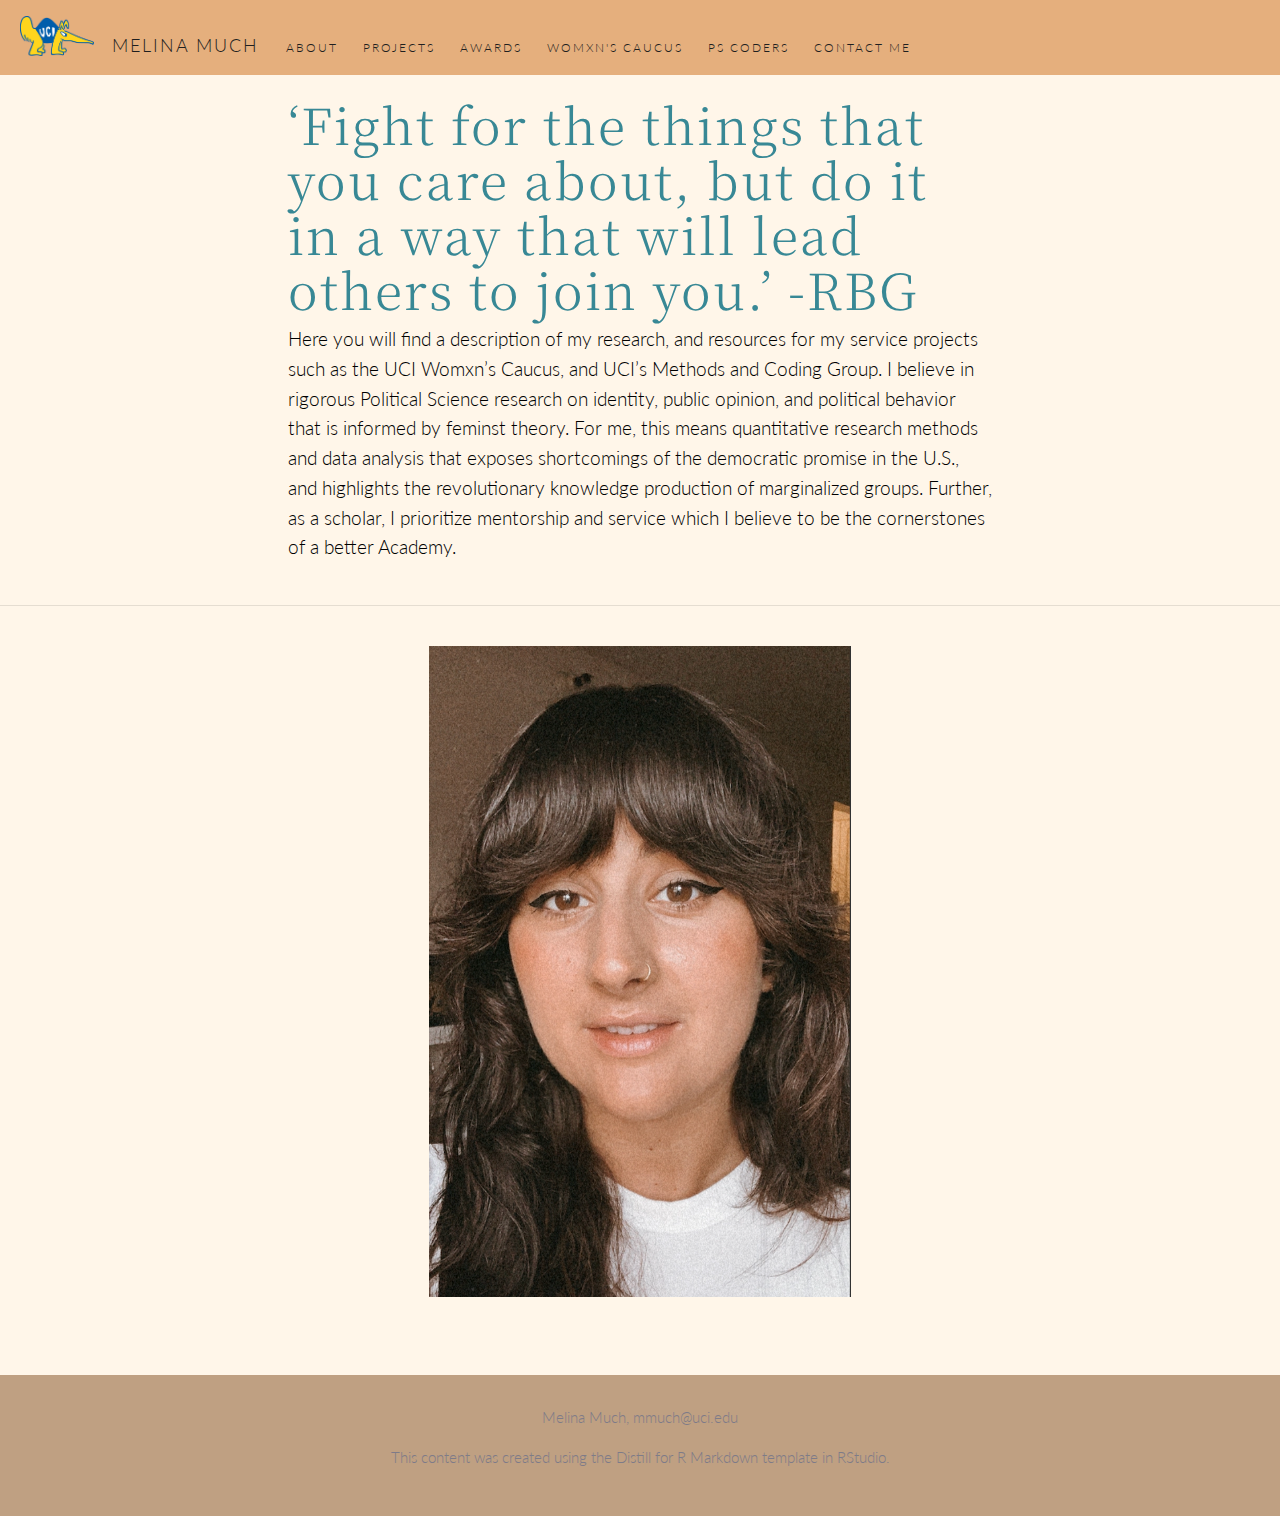
==== commit 2f24cc0b: "sd" ====
--- a/docs/index.html
+++ b/docs/index.html
@@ -88,27 +88,27 @@
   <!--radix_placeholder_meta_tags-->
   <title>Melina Much: 'Fight for the things that you care about, but do it in a way that will lead others to join you.' -RBG</title>
   
-  <meta property="description" itemprop="description" content="Here you will find a description of my research, and resources for my service projects such as the UCI Womxn&#39;s Caucus, and UCI&#39;s Methods and Coding Group. I believe in rigorous Political Science research on identity, public opinion, and political behavior that is informed by feminst theory. For me, this means quantitative research methods and data analysis that exposes opression, and highlights the revolutionary knowledge production of marginalized groups. Further, as a scholar, I prioritize mentorship and service which I believe to be the cornerstones of a better Academy."/>
+  <meta property="description" itemprop="description" content="Here you will find a description of my research, and resources for my service projects such as the UCI Womxn&#39;s Caucus, and UCI&#39;s Methods and Coding Group. I believe in rigorous Political Science research on identity, public opinion, and political behavior that is informed by feminst theory. For me, this means quantitative research methods and data analysis that exposes shortcomings of the democratic promise in the U.S., and highlights the revolutionary knowledge production of marginalized groups. Further, as a scholar, I prioritize mentorship and service which I believe to be the cornerstones of a better Academy."/>
   
   
   
   <!--  https://developers.facebook.com/docs/sharing/webmasters#markup -->
   <meta property="og:title" content="Melina Much: &#39;Fight for the things that you care about, but do it in a way that will lead others to join you.&#39; -RBG"/>
   <meta property="og:type" content="article"/>
-  <meta property="og:description" content="Here you will find a description of my research, and resources for my service projects such as the UCI Womxn&#39;s Caucus, and UCI&#39;s Methods and Coding Group. I believe in rigorous Political Science research on identity, public opinion, and political behavior that is informed by feminst theory. For me, this means quantitative research methods and data analysis that exposes opression, and highlights the revolutionary knowledge production of marginalized groups. Further, as a scholar, I prioritize mentorship and service which I believe to be the cornerstones of a better Academy."/>
+  <meta property="og:description" content="Here you will find a description of my research, and resources for my service projects such as the UCI Womxn&#39;s Caucus, and UCI&#39;s Methods and Coding Group. I believe in rigorous Political Science research on identity, public opinion, and political behavior that is informed by feminst theory. For me, this means quantitative research methods and data analysis that exposes shortcomings of the democratic promise in the U.S., and highlights the revolutionary knowledge production of marginalized groups. Further, as a scholar, I prioritize mentorship and service which I believe to be the cornerstones of a better Academy."/>
   <meta property="og:locale" content="en_US"/>
   <meta property="og:site_name" content="Melina Much"/>
   
   <!--  https://dev.twitter.com/cards/types/summary -->
   <meta property="twitter:card" content="summary"/>
   <meta property="twitter:title" content="Melina Much: &#39;Fight for the things that you care about, but do it in a way that will lead others to join you.&#39; -RBG"/>
-  <meta property="twitter:description" content="Here you will find a description of my research, and resources for my service projects such as the UCI Womxn&#39;s Caucus, and UCI&#39;s Methods and Coding Group. I believe in rigorous Political Science research on identity, public opinion, and political behavior that is informed by feminst theory. For me, this means quantitative research methods and data analysis that exposes opression, and highlights the revolutionary knowledge production of marginalized groups. Further, as a scholar, I prioritize mentorship and service which I believe to be the cornerstones of a better Academy."/>
+  <meta property="twitter:description" content="Here you will find a description of my research, and resources for my service projects such as the UCI Womxn&#39;s Caucus, and UCI&#39;s Methods and Coding Group. I believe in rigorous Political Science research on identity, public opinion, and political behavior that is informed by feminst theory. For me, this means quantitative research methods and data analysis that exposes shortcomings of the democratic promise in the U.S., and highlights the revolutionary knowledge production of marginalized groups. Further, as a scholar, I prioritize mentorship and service which I believe to be the cornerstones of a better Academy."/>
   
   <!--/radix_placeholder_meta_tags-->
   <!--radix_placeholder_rmarkdown_metadata-->
   
   <script type="text/json" id="radix-rmarkdown-metadata">
-  {"type":"list","attributes":{"names":{"type":"character","attributes":{},"value":["title","description","site"]}},"value":[{"type":"character","attributes":{},"value":["'Fight for the things that you care about, but do it in a way that will lead others to join you.' -RBG"]},{"type":"character","attributes":{},"value":["Here you will find a description of my research, and resources for my service projects such as the UCI Womxn's Caucus, and UCI's Methods and Coding Group. I believe in rigorous Political Science research on identity, public opinion, and political behavior that is informed by feminst theory. For me, this means quantitative research methods and data analysis that exposes opression, and highlights the revolutionary knowledge production of marginalized groups. Further, as a scholar, I prioritize mentorship and service which I believe to be the cornerstones of a better Academy."]},{"type":"character","attributes":{},"value":["distill::distill_website"]}]}
+  {"type":"list","attributes":{"names":{"type":"character","attributes":{},"value":["title","description","site"]}},"value":[{"type":"character","attributes":{},"value":["'Fight for the things that you care about, but do it in a way that will lead others to join you.' -RBG"]},{"type":"character","attributes":{},"value":["Here you will find a description of my research, and resources for my service projects such as the UCI Womxn's Caucus, and UCI's Methods and Coding Group. I believe in rigorous Political Science research on identity, public opinion, and political behavior that is informed by feminst theory. For me, this means quantitative research methods and data analysis that exposes shortcomings of the democratic promise in the U.S., and highlights the revolutionary knowledge production of marginalized groups. Further, as a scholar, I prioritize mentorship and service which I believe to be the cornerstones of a better Academy."]},{"type":"character","attributes":{},"value":["distill::distill_website"]}]}
   </script>
   <!--/radix_placeholder_rmarkdown_metadata-->
   <!--radix_placeholder_navigation_in_header-->
@@ -2350,7 +2350,7 @@
 <!--radix_placeholder_front_matter-->
 
 <script id="distill-front-matter" type="text/json">
-{"title":"'Fight for the things that you care about, but do it in a way that will lead others to join you.' -RBG","description":"Here you will find a description of my research, and resources for my service projects such as the UCI Womxn's Caucus, and UCI's Methods and Coding Group. I believe in rigorous Political Science research on identity, public opinion, and political behavior that is informed by feminst theory. For me, this means quantitative research methods and data analysis that exposes opression, and highlights the revolutionary knowledge production of marginalized groups. Further, as a scholar, I prioritize mentorship and service which I believe to be the cornerstones of a better Academy.","authors":[]}
+{"title":"'Fight for the things that you care about, but do it in a way that will lead others to join you.' -RBG","description":"Here you will find a description of my research, and resources for my service projects such as the UCI Womxn's Caucus, and UCI's Methods and Coding Group. I believe in rigorous Political Science research on identity, public opinion, and political behavior that is informed by feminst theory. For me, this means quantitative research methods and data analysis that exposes shortcomings of the democratic promise in the U.S., and highlights the revolutionary knowledge production of marginalized groups. Further, as a scholar, I prioritize mentorship and service which I believe to be the cornerstones of a better Academy.","authors":[]}
 </script>
 
 <!--/radix_placeholder_front_matter-->
@@ -2382,7 +2382,7 @@
 <h1>‘Fight for the things that you care about, but do it in a way that will lead others to join you.’ -RBG</h1>
 <!--radix_placeholder_categories-->
 <!--/radix_placeholder_categories-->
-<p>Here you will find a description of my research, and resources for my service projects such as the UCI Womxn’s Caucus, and UCI’s Methods and Coding Group. I believe in rigorous Political Science research on identity, public opinion, and political behavior that is informed by feminst theory. For me, this means quantitative research methods and data analysis that exposes opression, and highlights the revolutionary knowledge production of marginalized groups. Further, as a scholar, I prioritize mentorship and service which I believe to be the cornerstones of a better Academy.</p>
+<p>Here you will find a description of my research, and resources for my service projects such as the UCI Womxn’s Caucus, and UCI’s Methods and Coding Group. I believe in rigorous Political Science research on identity, public opinion, and political behavior that is informed by feminst theory. For me, this means quantitative research methods and data analysis that exposes shortcomings of the democratic promise in the U.S., and highlights the revolutionary knowledge production of marginalized groups. Further, as a scholar, I prioritize mentorship and service which I believe to be the cornerstones of a better Academy.</p>
 </div>
 
 
